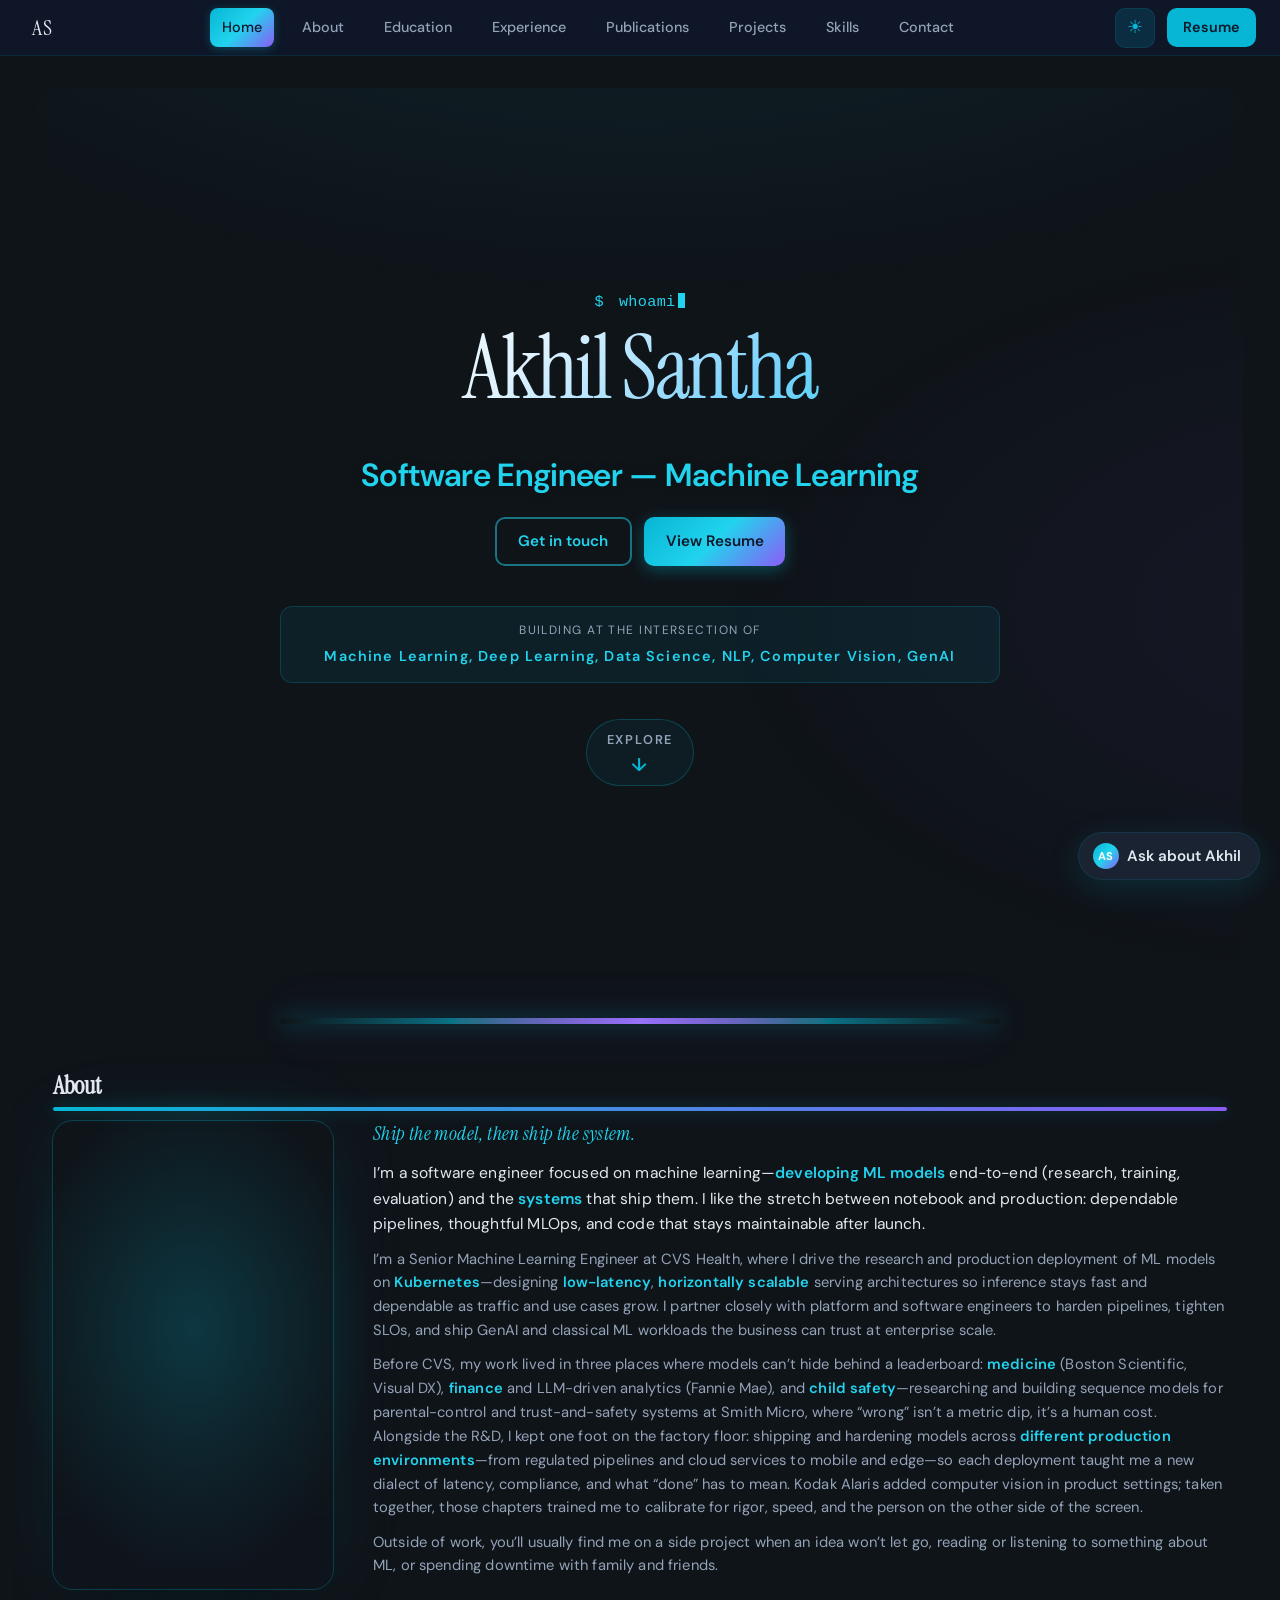
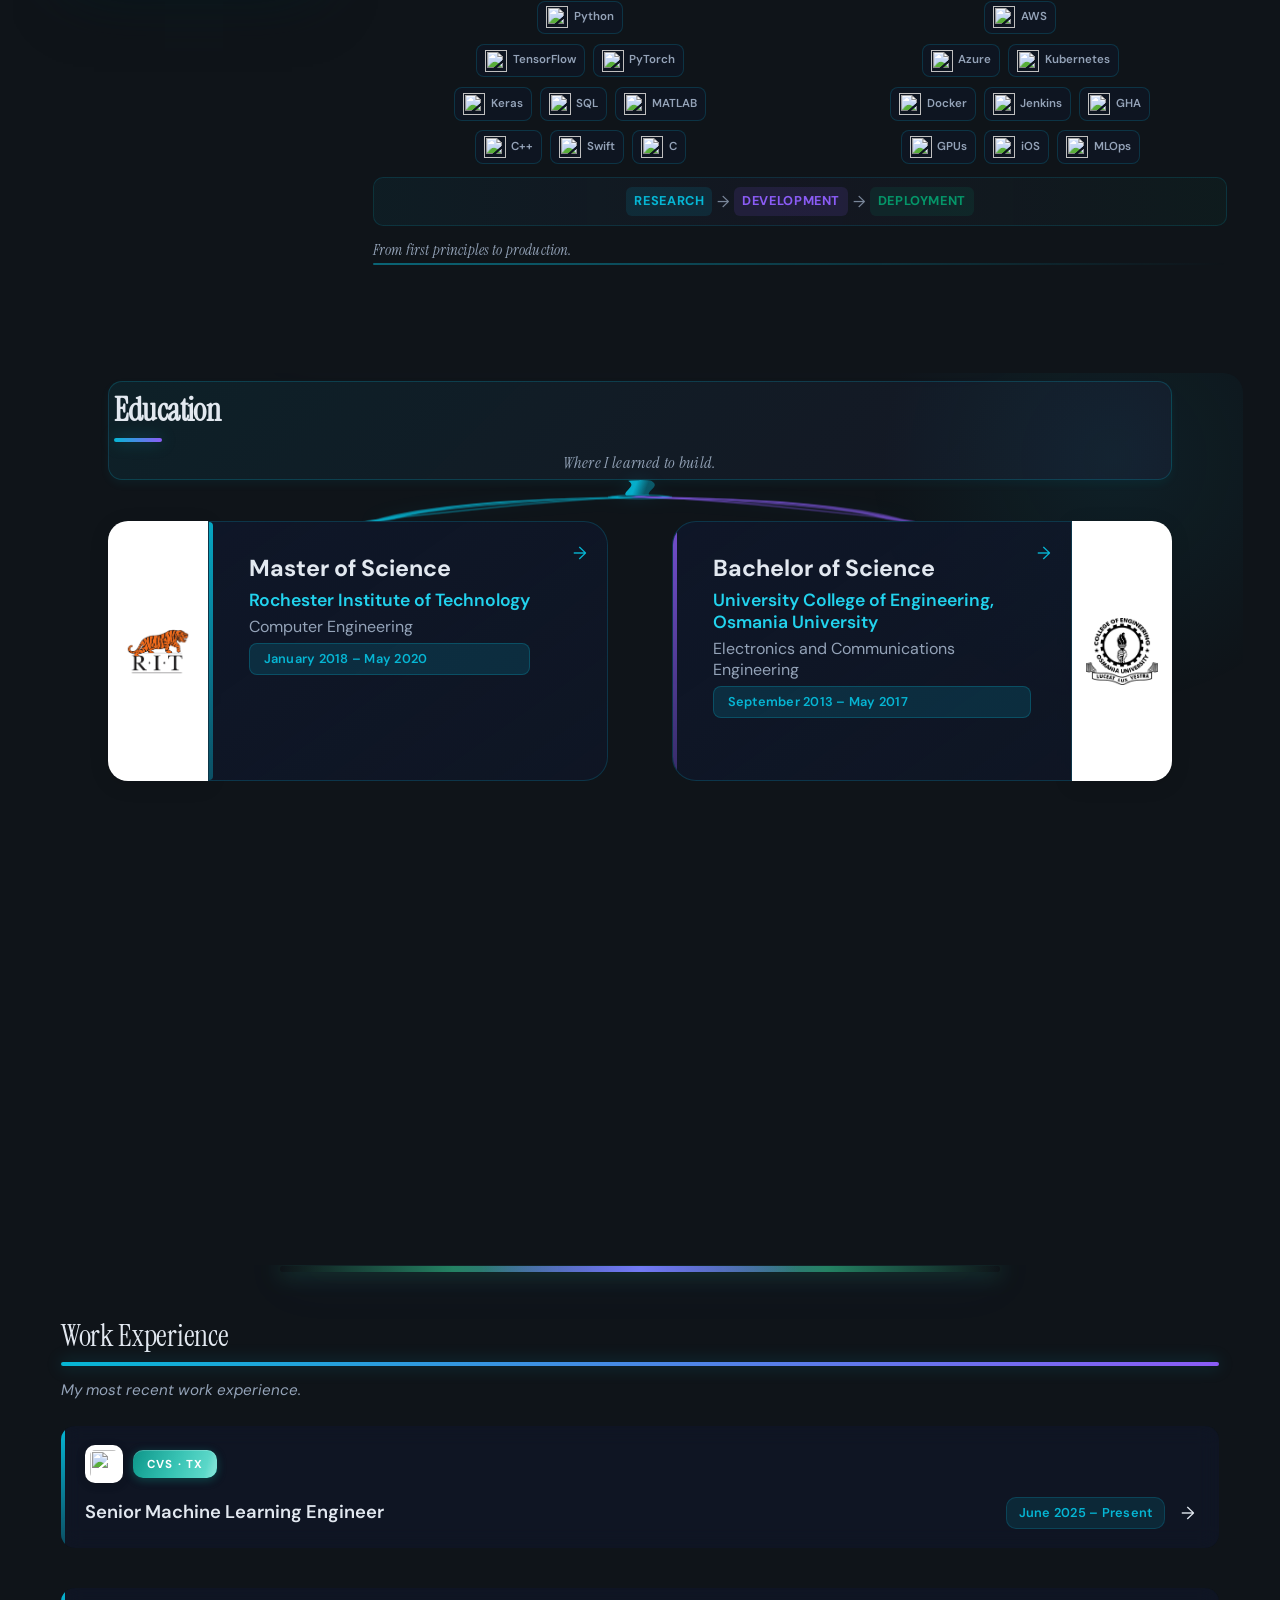
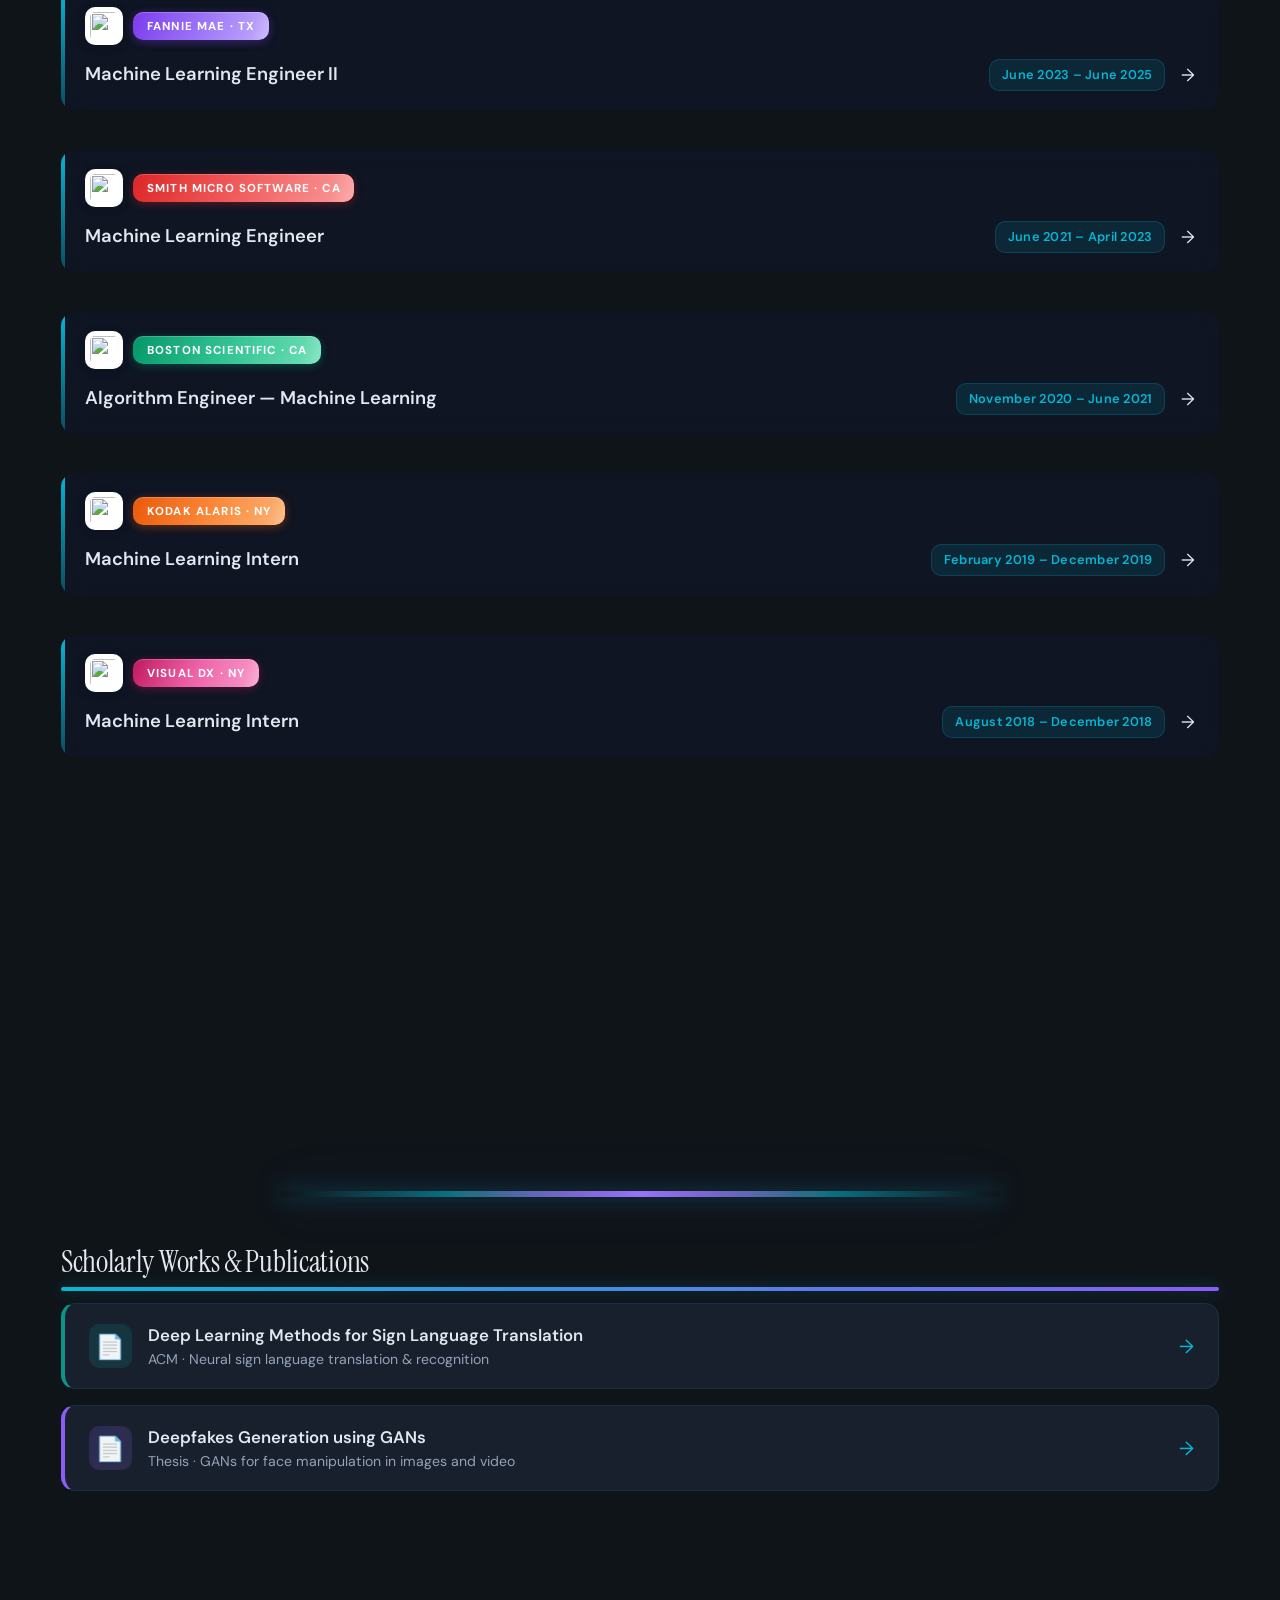
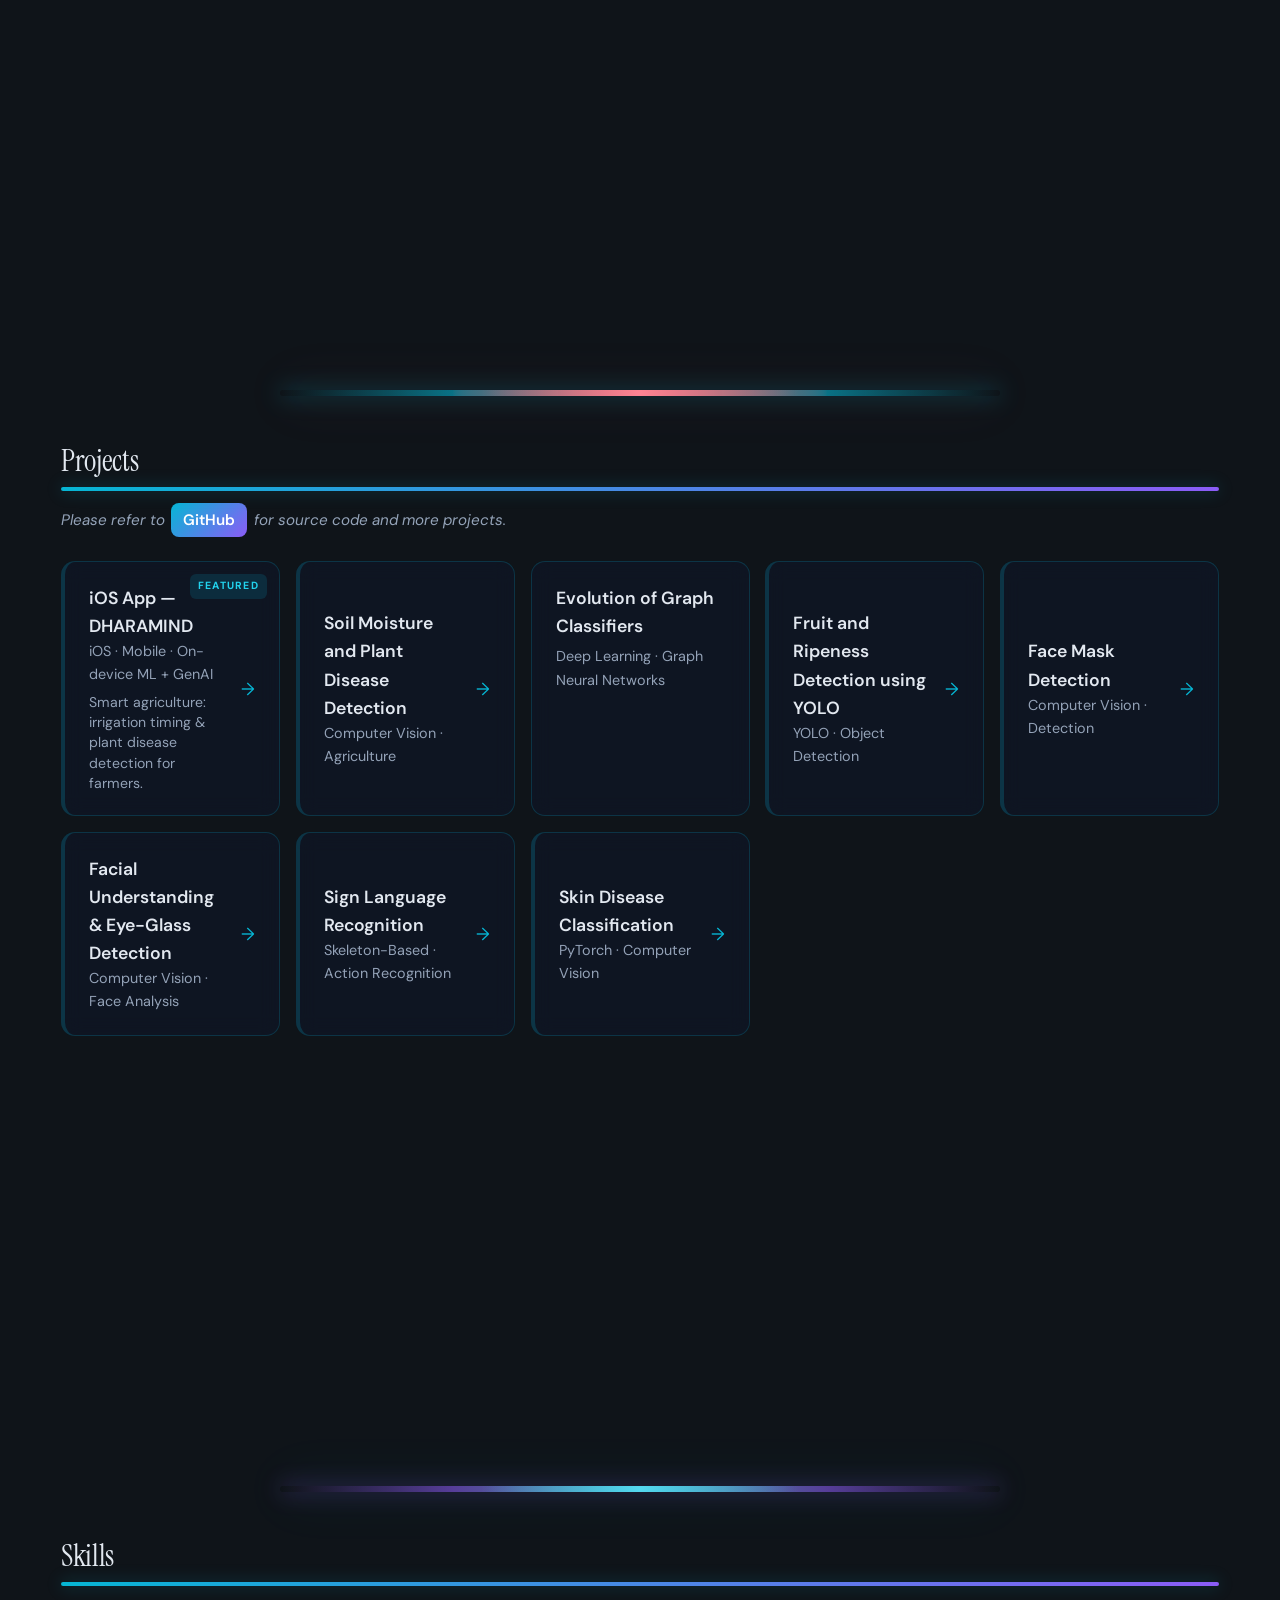
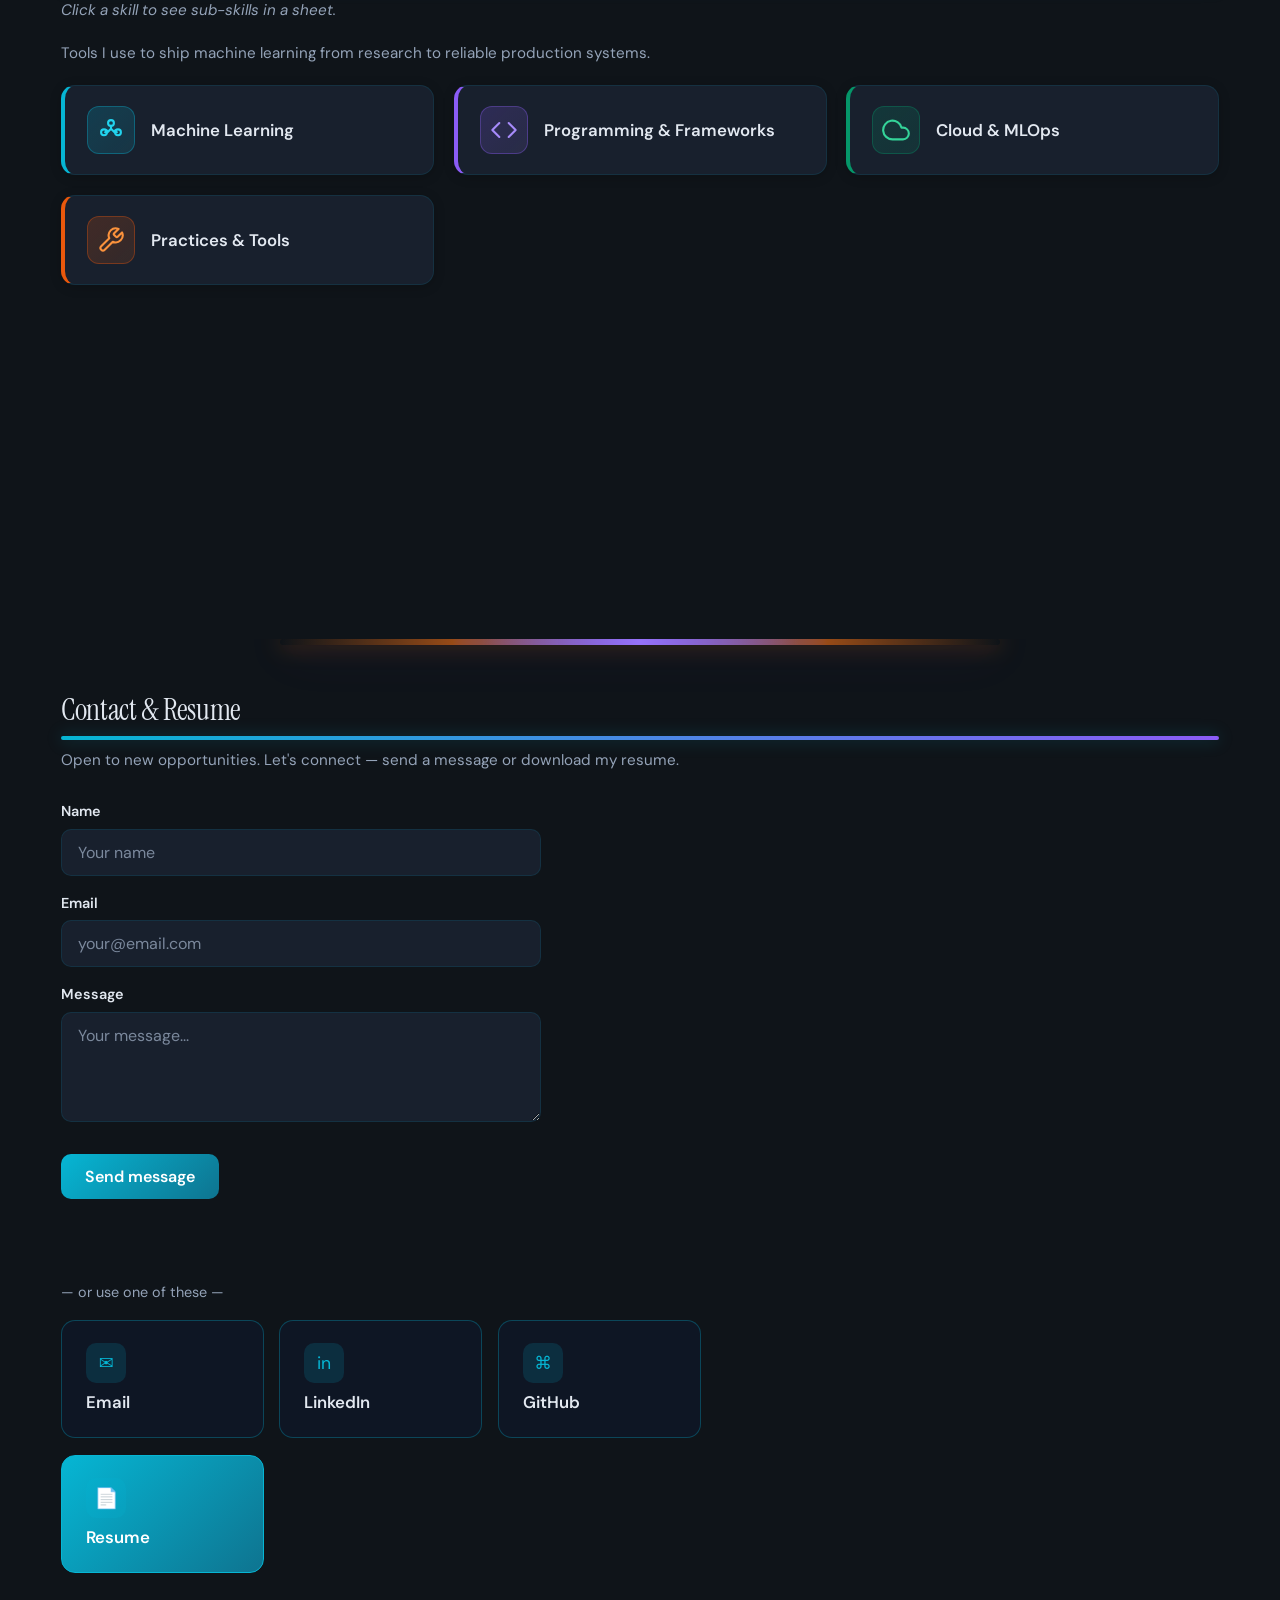
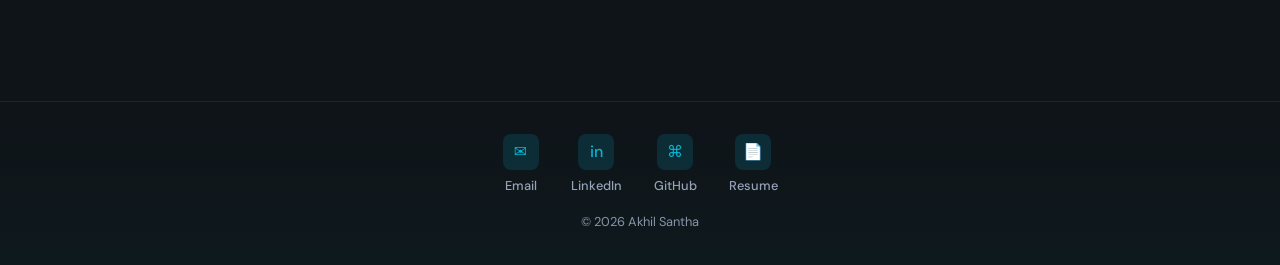
==== index.html @ ef3000d5 "Portfolio site" ====
<!DOCTYPE html>
<html lang="en">
<head>
  <meta charset="UTF-8" />
  <meta name="viewport" content="width=device-width, initial-scale=1.0" />
  <title>Akhil Santha | ML Engineer Portfolio</title>
  <meta name="description" content="Akhil Santha — Software Engineer specializing in Machine Learning. 5+ years building production ML systems in computer vision, NLP, and GenAI. Open to new opportunities." />
  <!-- Open Graph / Facebook, LinkedIn, Slack -->
  <meta property="og:type" content="website" />
  <meta property="og:title" content="Akhil Santha | ML Engineer Portfolio" />
  <meta property="og:description" content="Software Engineer specializing in Machine Learning. 5+ years in computer vision, NLP, and GenAI. Open to new opportunities." />
  <!-- Add og-image.jpg (1200×630) under portfolio/ for social previews -->
  <meta property="og:image" content="https://akhilsantha7.github.io/Portfolio/og-image.jpg" />
  <meta property="og:url" content="https://akhilsantha7.github.io/Portfolio/" />
  <meta property="og:locale" content="en_US" />
  <!-- Twitter -->
  <meta name="twitter:card" content="summary_large_image" />
  <meta name="twitter:title" content="Akhil Santha | ML Engineer Portfolio" />
  <meta name="twitter:description" content="Software Engineer specializing in Machine Learning. 5+ years in computer vision, NLP, and GenAI." />
  <meta name="twitter:image" content="https://akhilsantha7.github.io/Portfolio/og-image.jpg" />
  <link rel="preconnect" href="https://fonts.googleapis.com" />
  <link rel="preconnect" href="https://fonts.gstatic.com" crossorigin />
  <link href="https://fonts.googleapis.com/css2?family=DM+Sans:ital,opsz,wght@0,9..40,400;0,9..40,500;0,9..40,600;0,9..40,700&family=Instrument+Serif:ital@0;1&display=swap" rel="stylesheet" />
  <link rel="stylesheet" href="styles.css" />
  <link rel="stylesheet" href="chatbot.css" />
</head>
<body class="page-home page-single">
  <svg aria-hidden="true" style="position:absolute;width:0;height:0;">
    <defs>
      <filter id="noise" x="0" y="0">
        <feTurbulence type="fractalNoise" baseFrequency="0.65" numOctaves="3" result="n"/>
        <feColorMatrix type="saturate" values="0" in="n" result="m"/>
      </filter>
    </defs>
  </svg>
  <div class="bg-gradient" id="bg-gradient"></div>
  <div class="bg-mesh" aria-hidden="true"></div>
  <div class="bg-grid" id="bg-grid"></div>
  <div class="bg-dots" aria-hidden="true"></div>
  <div class="bg-noise" aria-hidden="true"></div>
  <div class="bg-orbs" aria-hidden="true">
    <div class="bg-orb bg-orb-1"></div>
    <div class="bg-orb bg-orb-2"></div>
    <div class="bg-orb bg-orb-3"></div>
    <div class="bg-orb bg-orb-4"></div>
  </div>
  <div class="scroll-progress" id="scroll-progress" role="presentation"></div>

  <header class="top-nav">
    <a href="#home" class="nav-logo">AS</a>
    <nav class="nav-links">
      <a href="#home">Home</a>
      <a href="#about">About</a>
      <a href="#education">Education</a>
      <a href="#experience">Experience</a>
      <a href="#publications">Publications</a>
      <a href="#projects">Projects</a>
      <a href="#skills">Skills</a>
      <a href="#contact">Contact</a>
    </nav>
    <div class="nav-right">
      <button type="button" class="theme-toggle" id="theme-toggle" aria-label="Toggle dark/light mode" title="Toggle theme">
        <span class="theme-toggle-icon theme-icon-dark" aria-hidden="true">☀</span>
        <span class="theme-toggle-icon theme-icon-light" aria-hidden="true">☽</span>
      </button>
      <a href="Akhil_Resume.pdf" class="nav-cta magnetic-cta" target="_blank" rel="noopener"><span class="magnetic-cta-inner">Resume</span></a>
    </div>
  </header>

  <main>
    <section id="home" class="section hero revealed">
      <div class="hero-bg-shine" aria-hidden="true"></div>
      <div class="hero-cursor-trail" id="hero-cursor-trail" aria-hidden="true"></div>
      <div class="hero-inner">
        <p class="hero-terminal"><span class="hero-prompt">$</span> <span id="hero-typewriter" class="hero-typewriter"></span><span class="hero-cursor" id="hero-cursor" aria-hidden="true"></span></p>
        <h1 class="hero-name">Akhil Santha</h1>
        <p class="hero-title">Software Engineer — Machine Learning</p>
        <div class="hero-cta-row">
          <a href="#contact" class="hero-cta magnetic-cta"><span class="magnetic-cta-inner">Get in touch</span></a>
          <a href="Akhil_Resume.pdf" class="hero-cta hero-cta-primary magnetic-cta" target="_blank" rel="noopener"><span class="magnetic-cta-inner">View Resume</span></a>
        </div>
        <div class="hero-featured" aria-hidden="true">
          <span class="hero-featured-label">Building at the intersection of</span>
          <span class="hero-featured-tags">Machine Learning, Deep Learning, Data Science, NLP, Computer Vision, GenAI</span>
        </div>
        <a href="#about" class="hero-scroll-hint magnetic-cta" aria-label="Scroll to About section">
          <span class="magnetic-cta-inner">
            <span class="hero-scroll-hint-text">Explore</span>
            <span class="hero-scroll-hint-chevron" aria-hidden="true">↓</span>
          </span>
        </a>
      </div>
    </section>

    <section id="about" class="section about-section section-fullscreen">
      <h2 class="section-title about-section-title">About</h2>
      <div class="about-layout">
        <div class="about-photo-wrap about-photo-slide" role="img" aria-label="Akhil Santha">
          <span class="about-photo-glow" aria-hidden="true"></span>
        </div>
        <div class="about-content">
          <p class="about-belief">Ship the model, then ship the system.</p>
          <div class="about-text">
            <p class="about-intro">
              I’m a software engineer focused on machine learning—<strong>developing ML models</strong> end-to-end (research, training, evaluation) and the <strong>systems</strong> that ship them. I like the stretch between notebook and production: dependable pipelines, thoughtful MLOps, and code that stays maintainable after launch.
            </p>
            <p class="about-body">
              I’m a Senior Machine Learning Engineer at CVS Health, where I drive the research and production deployment of ML models on <strong>Kubernetes</strong>—designing <strong>low-latency</strong>, <strong>horizontally scalable</strong> serving architectures so inference stays fast and dependable as traffic and use cases grow. I partner closely with platform and software engineers to harden pipelines, tighten SLOs, and ship GenAI and classical ML workloads the business can trust at enterprise scale.
            </p>
            <p class="about-body">
              Before CVS, my work lived in three places where models can’t hide behind a leaderboard: <strong>medicine</strong> (Boston Scientific, Visual DX), <strong>finance</strong> and LLM-driven analytics (Fannie Mae), and <strong>child safety</strong>—researching and building sequence models for parental-control and trust-and-safety systems at Smith Micro, where “wrong” isn’t a metric dip, it’s a human cost. Alongside the R&amp;D, I kept one foot on the factory floor: shipping and hardening models across <strong>different production environments</strong>—from regulated pipelines and cloud services to mobile and edge—so each deployment taught me a new dialect of latency, compliance, and what “done” has to mean. Kodak Alaris added computer vision in product settings; taken together, those chapters trained me to calibrate for rigor, speed, and the person on the other side of the screen.
            </p>
            <p class="about-body">
              Outside of work, you’ll usually find me on a side project when an idea won’t let go, reading or listening to something about ML, or spending downtime with family and friends.
            </p>
          </div>
          <div class="about-pyramids-wrap">
            <div class="about-tech-stack about-tech-pyramid" aria-label="Programming languages & tools">
              <div class="about-tech-row">
                <span class="about-tech-item"><img class="about-tech-logo" src="https://cdn.jsdelivr.net/gh/devicons/devicon@latest/icons/python/python-original.svg" alt="" width="28" height="28"/>Python</span>
              </div>
              <div class="about-tech-row">
                <span class="about-tech-item"><img class="about-tech-logo" src="https://cdn.jsdelivr.net/gh/devicons/devicon@latest/icons/tensorflow/tensorflow-original.svg" alt="" width="28" height="28"/>TensorFlow</span>
                <span class="about-tech-item"><img class="about-tech-logo" src="https://cdn.jsdelivr.net/gh/devicons/devicon@latest/icons/pytorch/pytorch-original.svg" alt="" width="28" height="28"/>PyTorch</span>
              </div>
              <div class="about-tech-row">
                <span class="about-tech-item"><img class="about-tech-logo" src="https://cdn.simpleicons.org/keras/D00000" alt="" width="28" height="28"/>Keras</span>
                <span class="about-tech-item"><img class="about-tech-logo" src="https://cdn.jsdelivr.net/gh/devicons/devicon@latest/icons/postgresql/postgresql-original.svg" alt="" width="28" height="28"/>SQL</span>
                <span class="about-tech-item"><img class="about-tech-logo" src="https://cdn.jsdelivr.net/gh/devicons/devicon@latest/icons/matlab/matlab-original.svg" alt="" width="28" height="28"/>MATLAB</span>
              </div>
              <div class="about-tech-row">
                <span class="about-tech-item"><img class="about-tech-logo" src="https://cdn.jsdelivr.net/gh/devicons/devicon@latest/icons/cplusplus/cplusplus-original.svg" alt="" width="28" height="28"/>C++</span>
                <span class="about-tech-item"><img class="about-tech-logo" src="https://cdn.jsdelivr.net/gh/devicons/devicon@latest/icons/swift/swift-original.svg" alt="" width="28" height="28"/>Swift</span>
                <span class="about-tech-item"><img class="about-tech-logo" src="https://cdn.jsdelivr.net/gh/devicons/devicon@latest/icons/c/c-original.svg" alt="" width="28" height="28"/>C</span>
              </div>
            </div>
            <div class="about-tech-stack about-tech-pyramid about-tech-pyramid-2" aria-label="Cloud, DevOps & platforms">
              <div class="about-tech-row">
                <span class="about-tech-item"><img class="about-tech-logo" src="https://cdn.jsdelivr.net/gh/devicons/devicon@latest/icons/amazonwebservices/amazonwebservices-original-wordmark.svg" alt="" width="28" height="28"/>AWS</span>
              </div>
              <div class="about-tech-row">
                <span class="about-tech-item"><img class="about-tech-logo" src="https://cdn.jsdelivr.net/gh/devicons/devicon@latest/icons/azure/azure-original.svg" alt="" width="28" height="28"/>Azure</span>
                <span class="about-tech-item"><img class="about-tech-logo" src="https://cdn.jsdelivr.net/gh/devicons/devicon@latest/icons/kubernetes/kubernetes-plain.svg" alt="" width="28" height="28"/>Kubernetes</span>
              </div>
              <div class="about-tech-row">
                <span class="about-tech-item"><img class="about-tech-logo" src="https://cdn.jsdelivr.net/gh/devicons/devicon@latest/icons/docker/docker-original.svg" alt="" width="28" height="28"/>Docker</span>
                <span class="about-tech-item"><img class="about-tech-logo" src="https://cdn.jsdelivr.net/gh/devicons/devicon@latest/icons/jenkins/jenkins-line.svg" alt="" width="28" height="28"/>Jenkins</span>
                <span class="about-tech-item"><img class="about-tech-logo" src="https://cdn.simpleicons.org/githubactions/2088FF" alt="" width="28" height="28"/>GHA</span>
              </div>
              <div class="about-tech-row">
                <span class="about-tech-item"><img class="about-tech-logo" src="https://cdn.simpleicons.org/nvidia/76B900" alt="" width="28" height="28"/>GPUs</span>
                <span class="about-tech-item"><img class="about-tech-logo" src="https://cdn.jsdelivr.net/gh/devicons/devicon@latest/icons/apple/apple-original.svg" alt="" width="28" height="28"/>iOS</span>
                <span class="about-tech-item"><img class="about-tech-logo" src="https://cdn.simpleicons.org/tensorflow/FF6F00" alt="" width="28" height="28"/>MLOps</span>
              </div>
            </div>
          </div>
          <div class="about-pipeline" aria-hidden="true">
            <span class="about-pipeline-step">Research</span>
            <span class="about-pipeline-arrow" aria-hidden="true">→</span>
            <span class="about-pipeline-step">Development</span>
            <span class="about-pipeline-arrow" aria-hidden="true">→</span>
            <span class="about-pipeline-step">Deployment</span>
          </div>
          <p class="about-tagline">From first principles to production.</p>
        </div>
      </div>
    </section>

    <section id="education" class="section education-section">
      <div class="education-bg" aria-hidden="true"></div>
      <div class="education-inner">
      <div class="education-header">
        <h2 class="section-title education-title">Education</h2>
        <p class="education-tagline">Where I learned to build.</p>
      </div>
      <div class="edu-diagram">
        <div class="edu-connector-wrap">
          <svg class="edu-connector-svg edu-connector-roots" viewBox="0 0 100 50" preserveAspectRatio="none" aria-hidden="true">
            <defs>
              <linearGradient id="edu-root-cyan" x1="0%" y1="0%" x2="100%" y2="100%">
                <stop offset="0%" stop-color="rgba(6, 182, 212, 0.95)"/>
                <stop offset="100%" stop-color="rgba(6, 182, 212, 0.4)"/>
              </linearGradient>
              <linearGradient id="edu-root-purple" x1="0%" y1="0%" x2="100%" y2="100%">
                <stop offset="0%" stop-color="rgba(139, 92, 246, 0.9)"/>
                <stop offset="100%" stop-color="rgba(139, 92, 246, 0.4)"/>
              </linearGradient>
            </defs>
            <!-- Trunk: main stem from Education down -->
            <path class="edu-root-trunk" d="M 50 0 C 51 8 49 14 50 20" fill="none" stroke="url(#edu-root-cyan)" stroke-width="2.2" stroke-linecap="round"/>
            <!-- Root cluster: junction where roots spread -->
            <circle class="edu-root-junction" cx="50" cy="20" r="2.5" fill="rgba(15, 23, 42, 0.9)" stroke="rgba(6, 182, 212, 0.7)" stroke-width="1"/>
            <!-- Roots to left box (Masters) - organic, tree-root style -->
            <path class="edu-root edu-root-left" d="M 50 20 C 38 22 30 32 26 48 L 25 50" fill="none" stroke="url(#edu-root-cyan)" stroke-width="1.6" stroke-linecap="round" stroke-linejoin="round"/>
            <path class="edu-root edu-root-left edu-root-thin" d="M 50 19 C 42 24 34 36 27 46 L 25 50" fill="none" stroke="url(#edu-root-cyan)" stroke-width="1" stroke-linecap="round" stroke-linejoin="round"/>
            <path class="edu-root edu-root-left edu-root-thin" d="M 49 21 C 36 26 29 38 25 50" fill="none" stroke="url(#edu-root-cyan)" stroke-width="0.9" stroke-linecap="round" stroke-linejoin="round"/>
            <!-- Roots to right box (Bachelors) - organic, tree-root style -->
            <path class="edu-root edu-root-right" d="M 50 20 C 62 22 70 32 74 48 L 75 50" fill="none" stroke="url(#edu-root-purple)" stroke-width="1.6" stroke-linecap="round" stroke-linejoin="round"/>
            <path class="edu-root edu-root-right edu-root-thin" d="M 50 19 C 58 24 66 36 73 46 L 75 50" fill="none" stroke="url(#edu-root-purple)" stroke-width="1" stroke-linecap="round" stroke-linejoin="round"/>
            <path class="edu-root edu-root-right edu-root-thin" d="M 51 21 C 64 26 71 38 75 50" fill="none" stroke="url(#edu-root-purple)" stroke-width="0.9" stroke-linecap="round" stroke-linejoin="round"/>
          </svg>
        </div>
        <div class="edu-list">
        <div class="edu-card-wrap edu-card-wrap-left">
          <span class="edu-card-logo-outside" aria-hidden="true"><img src="rit.png" alt="RIT"/></span>
          <button type="button" class="edu-card-trigger edu-card edu-card-masters" data-edu="masters" aria-haspopup="dialog">
            <span class="edu-card-body">
              <span class="edu-degree">Master of Science</span>
              <span class="edu-college">Rochester Institute of Technology</span>
              <span class="edu-department">Computer Engineering</span>
              <span class="edu-date">January 2018 – May 2020</span>
            </span>
            <span class="project-card-arrow" aria-hidden="true">→</span>
          </button>
        </div>
        <div class="edu-card-wrap edu-card-wrap-right">
          <button type="button" class="edu-card-trigger edu-card edu-card-bachelors" data-edu="bachelors" aria-haspopup="dialog">
            <span class="edu-card-body">
              <span class="edu-degree">Bachelor of Science</span>
              <span class="edu-college">University College of Engineering, Osmania University</span>
              <span class="edu-department">Electronics and Communications Engineering</span>
              <span class="edu-date">September 2013 – May 2017</span>
            </span>
            <span class="project-card-arrow" aria-hidden="true">→</span>
          </button>
          <span class="edu-card-logo-outside" aria-hidden="true"><img src="uceou.png" alt="Osmania University"/></span>
        </div>
        </div>
      </div>
      </div>
      <div id="edu-content-masters" class="edu-sheet-content-source" aria-hidden="true">
        <div class="edu-two-col">
          <div class="edu-col-courses">
            <h4 class="edu-col-title">Courses</h4>
            <div class="edu-courses-grid">
              <span class="edu-course-box">Machine Learning</span>
              <span class="edu-course-box">Deep Learning</span>
              <span class="edu-course-box">Computer Vision</span>
              <span class="edu-course-box">Data Science</span>
              <span class="edu-course-box">Statistics</span>
              <span class="edu-course-box">Real Time Embedding Systems</span>
              <span class="edu-course-box">Multiple Processor Systems</span>
              <span class="edu-course-box">Brain Inspired Computing — Neural Networks</span>
            </div>
          </div>
          <div class="edu-col-spec">
            <h4 class="edu-col-title">Specialization & Research</h4>
            <p class="edu-date">January 2018 – May 2020</p>
            <div class="edu-spec-block">
              <span class="edu-spec-label">Thesis</span>
              <span class="edu-spec-value">Deep Fakes Generation using GANs</span>
            </div>
            <div class="edu-spec-block">
              <span class="edu-spec-label">Specialization</span>
              <span class="edu-spec-value">Machine Learning, Deep Learning and Computer Vision</span>
            </div>
            <div class="edu-spec-block">
              <span class="edu-spec-label">Research area</span>
              <span class="edu-spec-value">Generative Adversarial Networks</span>
            </div>
            <div class="edu-spec-block">
              <span class="edu-spec-label">Research Lab</span>
              <span class="edu-spec-value">Sign Language Translation, Evolution of GraphCNN, GANs</span>
            </div>
            <div class="edu-spec-block">
              <span class="edu-spec-label">Supervisor</span>
              <span class="edu-spec-value">Prof. Dr. Ptucha</span>
            </div>
            <div class="edu-spec-block edu-spec-gpa">
              <span class="edu-spec-label">GPA</span>
              <span class="edu-spec-value">3.7/4.0 · 95.5%</span>
            </div>
          </div>
        </div>
      </div>
      <div id="edu-content-bachelors" class="edu-sheet-content-source" aria-hidden="true">
        <p class="edu-sheet-placeholder">Bachelor of Science in Electronics and Communications Engineering from University College of Engineering, Osmania University, India (2013–2017).</p>
      </div>
    </section>

    <div id="edu-sheet" class="project-sheet" role="dialog" aria-modal="true" aria-labelledby="edu-sheet-title" aria-hidden="true">
      <div class="project-sheet-backdrop" data-close-sheet></div>
      <div class="project-sheet-panel">
        <button type="button" class="project-sheet-back" data-close-sheet aria-label="Back">← Back</button>
        <h2 id="edu-sheet-title" class="project-sheet-title"></h2>
        <p class="project-sheet-subtitle" id="edu-sheet-subtitle"></p>
        <div id="edu-sheet-content" class="project-sheet-blocks"></div>
      </div>
    </div>

    <section id="experience" class="section section-fullscreen">
      <h2 class="section-title">Work Experience</h2>
      <p class="section-subtitle">My most recent work experience.</p>

      <div class="exp-list">
        <button type="button" class="exp-card-trigger exp-card" data-exp="0" aria-haspopup="dialog">
          <span class="exp-card-top">
            <img class="exp-company-logo" src="https://logo.clearbit.com/cvshealth.com" alt="" width="38" height="38" loading="lazy" decoding="async" onerror="this.onerror=null;this.src='https://www.google.com/s2/favicons?domain=cvshealth.com&amp;sz=128'" />
            <span class="exp-company-tag">CVS · TX</span>
          </span>
          <h3>Senior Machine Learning Engineer</h3>
          <span class="exp-date-inline">June 2025 – Present</span>
          <span class="project-card-arrow" aria-hidden="true">→</span>
        </button>
        <button type="button" class="exp-card-trigger exp-card" data-exp="1" aria-haspopup="dialog">
          <span class="exp-card-top">
            <img class="exp-company-logo" src="https://logo.clearbit.com/fanniemae.com" alt="" width="38" height="38" loading="lazy" decoding="async" onerror="this.onerror=null;this.src='https://www.google.com/s2/favicons?domain=fanniemae.com&amp;sz=128'" />
            <span class="exp-company-tag">Fannie Mae · TX</span>
          </span>
          <h3>Machine Learning Engineer II</h3>
          <span class="exp-date-inline">June 2023 – June 2025</span>
          <span class="project-card-arrow" aria-hidden="true">→</span>
        </button>
        <button type="button" class="exp-card-trigger exp-card" data-exp="2" aria-haspopup="dialog">
          <span class="exp-card-top">
            <img class="exp-company-logo" src="https://logo.clearbit.com/smithmicro.com" alt="" width="38" height="38" loading="lazy" decoding="async" onerror="this.onerror=null;this.src='https://www.google.com/s2/favicons?domain=smithmicro.com&amp;sz=128'" />
            <span class="exp-company-tag">Smith Micro Software · CA</span>
          </span>
          <h3>Machine Learning Engineer</h3>
          <span class="exp-date-inline">June 2021 – April 2023</span>
          <span class="project-card-arrow" aria-hidden="true">→</span>
        </button>
        <button type="button" class="exp-card-trigger exp-card" data-exp="3" aria-haspopup="dialog">
          <span class="exp-card-top">
            <img class="exp-company-logo" src="https://logo.clearbit.com/bostonscientific.com" alt="" width="38" height="38" loading="lazy" decoding="async" onerror="this.onerror=null;this.src='https://www.google.com/s2/favicons?domain=bostonscientific.com&amp;sz=128'" />
            <span class="exp-company-tag">Boston Scientific · CA</span>
          </span>
          <h3>Algorithm Engineer — Machine Learning</h3>
          <span class="exp-date-inline">November 2020 – June 2021</span>
          <span class="project-card-arrow" aria-hidden="true">→</span>
        </button>
        <button type="button" class="exp-card-trigger exp-card" data-exp="4" aria-haspopup="dialog">
          <span class="exp-card-top">
            <img class="exp-company-logo" src="https://logo.clearbit.com/kodakalaris.com" alt="" width="38" height="38" loading="lazy" decoding="async" onerror="this.onerror=null;this.src='https://www.google.com/s2/favicons?domain=kodak.com&amp;sz=128'" />
            <span class="exp-company-tag">Kodak Alaris · NY</span>
          </span>
          <h3>Machine Learning Intern</h3>
          <span class="exp-date-inline">February 2019 – December 2019</span>
          <span class="project-card-arrow" aria-hidden="true">→</span>
        </button>
        <button type="button" class="exp-card-trigger exp-card" data-exp="5" aria-haspopup="dialog">
          <span class="exp-card-top">
            <img class="exp-company-logo" src="https://logo.clearbit.com/visualdx.com" alt="" width="38" height="38" loading="lazy" decoding="async" onerror="this.onerror=null;this.src='https://www.google.com/s2/favicons?domain=visualdx.com&amp;sz=128'" />
            <span class="exp-company-tag">Visual DX · NY</span>
          </span>
          <h3>Machine Learning Intern</h3>
          <span class="exp-date-inline">August 2018 – December 2018</span>
          <span class="project-card-arrow" aria-hidden="true">→</span>
        </button>
        </div>

      <div id="exp-content-0" class="exp-sheet-content-source" aria-hidden="true"><div class="exp-content"><ul>
            <li>Developed machine learning models for SKU assortment using historical sales and transactional data to optimize inventory and drive revenue growth.</li>
            <li>Built deep learning models and applied GenAI / prompt engineering to generate product embeddings and structured product attributes from unstructured descriptions, supporting advanced analytics and recommendation systems aligned with business objectives.</li>
            <li>Designed and implemented MLOps pipelines with Kubernetes to deploy models into production, ensuring scalability, reliability, and monitoring of ML workflows.</li>
            <li>Built and maintained efficient data pipelines to support ML operations, improving data accessibility and reducing processing time for downstream models.</li>
            <li>Developed and led a team to build optimized, scalable, and maintainable ML pipelines, enforcing best practices.</li>
          </ul><div class="exp-tools"><span class="exp-tool-box">Python</span><span class="exp-tool-box">TensorFlow</span><span class="exp-tool-box">PyTorch</span><span class="exp-tool-box">SQL</span><span class="exp-tool-box">Azure</span><span class="exp-tool-box">Kubernetes</span><span class="exp-tool-box">Docker</span><span class="exp-tool-box">Jenkins</span><span class="exp-tool-box">GitHub Actions</span><span class="exp-tool-box">GenAI</span><span class="exp-tool-box">Snowflake</span></div></div></div>
      <div id="exp-content-1" class="exp-sheet-content-source" aria-hidden="true"><div class="exp-content"><ul>
            <li>Led the development and deployment of deep learning models for financial data analysis, enabling anomaly detection, pattern recognition, and operational improvements.</li>
            <li>Built and optimized large language models using AWS Bedrock and implemented advanced algorithms (Isolation Forests, Random Cut Forest, LSTM Autoencoders, Prophet) to generate actionable insights and support predictive analytics.</li>
            <li>Designed and implemented end-to-end MLOps pipelines using AWS SageMaker for model training, deployment, monitoring, and seamless integration with production systems.</li>
            <li>Developed high-performance prediction APIs using Flask, improving invocation speed through parallel computing and ensuring smooth integration with user-facing applications for enhanced decision-making.</li>
            <li>Directed data engineering initiatives with AWS Glue and TensorFlow to streamline pipelines, reduce processing time by 20%, and deploy scalable, production-ready ML solutions for financial analytics.</li>
          </ul><div class="exp-tools"><span class="exp-tool-box">Python</span><span class="exp-tool-box">TensorFlow</span><span class="exp-tool-box">AWS SageMaker</span><span class="exp-tool-box">AWS Bedrock</span><span class="exp-tool-box">AWS Glue</span><span class="exp-tool-box">Flask</span><span class="exp-tool-box">Prophet</span><span class="exp-tool-box">SQL</span></div></div></div>
      <div id="exp-content-2" class="exp-sheet-content-source" aria-hidden="true"><div class="exp-content"><ul>
            <li>Led the design, training, and deployment of sequence-to-sequence deep learning models (LSTMs, Transformers) for large-scale parental control systems, achieving 99% accuracy in bullying and profanity classification and significantly improving user safety.</li>
            <li>Developed and integrated a BERT-based MAC address classification system into iOS applications, enhancing device identification accuracy and streamlining device-level controls.</li>
            <li>Optimized and quantized deep learning models to 8-bit precision, reducing model size by 75% while retaining over 95% of baseline accuracy, allowing efficient deployment on resource-constrained edge devices. Worked on deploying the trained models onto iOS devices using Core ML tools.</li>
            <li>Led the Location Anomaly Detection initiative, applying supervised and unsupervised learning techniques to identify abnormal behavioral patterns, improving user safety signals and system reliability.</li>
            <li>Designed and fine-tuned action recognition models optimized for edge environments, balancing accuracy, latency, and memory constraints.</li>
            <li>Deployed and maintained cross-platform ML services using AWS and TensorFlow, supporting scalable inference and continuous model updates.</li>
          </ul><div class="exp-tools"><span class="exp-tool-box">Python</span><span class="exp-tool-box">TensorFlow</span><span class="exp-tool-box">PyTorch</span><span class="exp-tool-box">BERT</span><span class="exp-tool-box">Core ML</span><span class="exp-tool-box">iOS</span><span class="exp-tool-box">AWS</span><span class="exp-tool-box">SQL</span></div></div></div>
      <div id="exp-content-3" class="exp-sheet-content-source" aria-hidden="true"><div class="exp-content"><ul>
            <li>Developed deep learning classification models on DICOM-formatted IVUS images to accurately identify and classify stent regions, supporting catheter-based diagnostic workflows.</li>
            <li>Designed and implemented segmentation models for IVUS images to precisely detect stent and calcium regions, improving the accuracy of intravascular image analysis. Applied image processing and computer vision techniques to improve feature extraction and model performance in medical imaging pipelines.</li>
            <li>Conducted research and experimentation with 2D and 3D U-Net architectures to enhance stent segmentation performance across varying imaging conditions and modalities.</li>
            <li>Implemented distributed training pipelines using PyTorch, enabling scalable multi-GPU training and reducing model training time for large IVUS datasets.</li>
            <li>Optimized trained models through techniques such as quantization to enable efficient deployment on medical devices while maintaining clinical-grade accuracy.</li>
          </ul><div class="exp-tools"><span class="exp-tool-box">Python</span><span class="exp-tool-box">PyTorch</span><span class="exp-tool-box">TensorFlow</span><span class="exp-tool-box">DICOM</span><span class="exp-tool-box">OpenCV</span><span class="exp-tool-box">U-Net</span></div></div></div>
      <div id="exp-content-4" class="exp-sheet-content-source" aria-hidden="true"><div class="exp-content"><ul>
            <li>Developed and trained deep learning models using TensorFlow for face and eyeglass detection, achieving 98% accuracy in eyeglass classification. Applied transfer learning techniques by fine-tuning the Inception ResNet v1 architecture, improving model accuracy and inference efficiency for real-world deployment.</li>
            <li>Optimized and quantized trained models using TensorRT with 8-bit precision, reducing model size by 75% while maintaining equivalent detection performance.</li>
            <li>Designed and deployed inference pipelines using OpenCV and DLib to integrate face, eyeglass, and landmark detection models into kiosk-based systems, delivering interactive and personalized user experiences.</li>
            <li>Developed models for classification and segmentation of 3D point cloud data, implementing point cloud registration and convex hull construction using PCL and Open3D.</li>
          </ul><div class="exp-tools"><span class="exp-tool-box">Python</span><span class="exp-tool-box">TensorFlow</span><span class="exp-tool-box">TensorRT</span><span class="exp-tool-box">OpenCV</span><span class="exp-tool-box">DLib</span><span class="exp-tool-box">PCL</span><span class="exp-tool-box">Open3D</span></div></div></div>
      <div id="exp-content-5" class="exp-sheet-content-source" aria-hidden="true"><div class="exp-content"><ul>
            <li>Designed and developed deep learning models for skin lesion classification, outperforming state-of-the-art benchmarks by 2% on publicly available datasets.</li>
            <li>Built and optimized TensorFlow-based computer vision models robust to variations in skin tone, lighting conditions, and lesion appearance, ensuring consistent performance across diverse populations.</li>
            <li>Applied advanced image processing techniques, including edge detection and morphological operations, to accurately extract lesion regions and improve downstream classification accuracy.</li>
            <li>Developed and fine-tuned algorithms to normalize color and texture variations across images, enhancing model generalization and reliability.</li>
          </ul><div class="exp-tools"><span class="exp-tool-box">Python</span><span class="exp-tool-box">TensorFlow</span><span class="exp-tool-box">OpenCV</span><span class="exp-tool-box">Keras</span></div></div></div>
    </section>

    <div id="exp-sheet" class="project-sheet" role="dialog" aria-modal="true" aria-labelledby="exp-sheet-title" aria-hidden="true">
      <div class="project-sheet-backdrop" data-close-sheet></div>
      <div class="project-sheet-panel">
        <button type="button" class="project-sheet-back" data-close-sheet aria-label="Back">← Back</button>
        <h2 id="exp-sheet-title" class="project-sheet-title"></h2>
        <p class="project-sheet-subtitle" id="exp-sheet-subtitle"></p>
        <div id="exp-sheet-content" class="project-sheet-blocks"></div>
      </div>
    </div>

    <section id="publications" class="section section-fullscreen">
      <h2 class="section-title">Scholarly Works & Publications</h2>
      <div class="pub-list">
        <button type="button" class="pub-card" data-pub="sign-lang" aria-haspopup="dialog" aria-expanded="false">
          <span class="pub-icon" aria-hidden="true">📄</span>
          <div class="pub-card-text">
            <span class="pub-title">Deep Learning Methods for Sign Language Translation</span>
            <span class="pub-teaser">ACM · Neural sign language translation & recognition</span>
          </div>
          <span class="pub-arrow" aria-hidden="true">→</span>
        </button>
        <button type="button" class="pub-card" data-pub="deepfakes" aria-haspopup="dialog" aria-expanded="false">
          <span class="pub-icon" aria-hidden="true">📄</span>
          <div class="pub-card-text">
            <span class="pub-title">Deepfakes Generation using GANs</span>
            <span class="pub-teaser">Thesis · GANs for face manipulation in images and video</span>
          </div>
          <span class="pub-arrow" aria-hidden="true">→</span>
        </button>
      </div>
    </section>

    <section id="projects" class="section section-fullscreen">
      <h2 class="section-title">Projects</h2>
      <p class="section-subtitle">Please refer to <a href="https://github.com/akhilsantha7" target="_blank" rel="noopener">GitHub</a> for source code and more projects.</p>
      <div class="projects-grid">
        <article class="card project-card project-card-trigger project-card-featured" data-project-sheet="dharamind-sheet">
          <span class="project-card-badge">Featured</span>
          <div class="project-card-trigger-text">
            <h3>iOS App — DHARAMIND</h3>
            <p class="meta">iOS · Mobile · On-device ML + GenAI</p>
            <p class="project-card-impact">Smart agriculture: irrigation timing & plant disease detection for farmers.</p>
          </div>
          <span class="project-card-arrow" aria-hidden="true">→</span>
        </article>
        <article class="card project-card project-card-trigger" data-project-sheet="soilq-sheet">
          <div class="project-card-trigger-text">
            <h3>Soil Moisture and Plant Disease Detection</h3>
            <p class="meta">Computer Vision · Agriculture</p>
          </div>
          <span class="project-card-arrow" aria-hidden="true">→</span>
        </article>
        <article class="card project-card">
          <h3>Evolution of Graph Classifiers</h3>
          <p class="meta">Deep Learning · Graph Neural Networks</p>
        </article>
        <article class="card project-card project-card-trigger" data-project-sheet="tomato-sheet">
          <div class="project-card-trigger-text">
            <h3>Fruit and Ripeness Detection using YOLO</h3>
            <p class="meta">YOLO · Object Detection</p>
          </div>
          <span class="project-card-arrow" aria-hidden="true">→</span>
        </article>
        <article class="card project-card project-card-trigger" data-project-sheet="facemask-sheet">
          <div class="project-card-trigger-text">
            <h3>Face Mask Detection</h3>
            <p class="meta">Computer Vision · Detection</p>
          </div>
          <span class="project-card-arrow" aria-hidden="true">→</span>
        </article>
        <article class="card project-card project-card-trigger" data-project-sheet="facial-sheet">
          <div class="project-card-trigger-text">
            <h3>Facial Understanding & Eye-Glass Detection</h3>
            <p class="meta">Computer Vision · Face Analysis</p>
          </div>
          <span class="project-card-arrow" aria-hidden="true">→</span>
        </article>
        <article class="card project-card project-card-trigger" data-project-sheet="signlang-sheet">
          <div class="project-card-trigger-text">
            <h3>Sign Language Recognition</h3>
            <p class="meta">Skeleton-Based · Action Recognition</p>
          </div>
          <span class="project-card-arrow" aria-hidden="true">→</span>
        </article>
        <article class="card project-card project-card-trigger" data-project-sheet="skin-sheet">
          <div class="project-card-trigger-text">
            <h3>Skin Disease Classification</h3>
            <p class="meta">PyTorch · Computer Vision</p>
          </div>
          <span class="project-card-arrow" aria-hidden="true">→</span>
        </article>
      </div>
    </section>

    <div id="skin-sheet" class="project-sheet" role="dialog" aria-modal="true" aria-labelledby="skin-sheet-title" aria-hidden="true">
      <div class="project-sheet-backdrop" data-close-sheet></div>
      <div class="project-sheet-panel">
        <button type="button" class="project-sheet-back" data-close-sheet aria-label="Back">← Back</button>
        <h2 id="skin-sheet-title" class="project-sheet-title">Skin Disease Classification</h2>
        <p class="project-sheet-subtitle">PyTorch · DenseNet & ResNet · SD198 & HAM datasets</p>
        <div class="project-sheet-blocks">
          <section class="project-sheet-block">
            <h3 class="project-sheet-block-title">Overview</h3>
            <ul class="project-sheet-list">
              <li>Image-based skin disease classification using deep learning (PyTorch, Python)</li>
              <li>Training on two public datasets: <strong>SD198</strong> and <strong>HAM</strong>, with dataset preparation and train/test splits</li>
              <li>DenseNet and ResNet backbones for classification; configurable training and evaluation pipelines</li>
              <li>Pretrained checkpoints available on request for reproduction and deployment</li>
            </ul>
            <a href="https://github.com/akhilsantha7/Skin-Disease-Classification" class="project-sheet-link" target="_blank" rel="noopener">View on GitHub →</a>
          </section>
        </div>
      </div>
    </div>

    <div id="signlang-sheet" class="project-sheet" role="dialog" aria-modal="true" aria-labelledby="signlang-sheet-title" aria-hidden="true">
      <div class="project-sheet-backdrop" data-close-sheet></div>
      <div class="project-sheet-panel">
        <button type="button" class="project-sheet-back" data-close-sheet aria-label="Back">← Back</button>
        <h2 id="signlang-sheet-title" class="project-sheet-title">Sign Language Recognition</h2>
        <p class="project-sheet-subtitle">Skeleton-based action recognition · Graph convolutions on OpenPose</p>
        <div class="project-sheet-blocks">
          <section class="project-sheet-block">
            <h3 class="project-sheet-block-title">Overview</h3>
            <ul class="project-sheet-list">
              <li>Sign language translation via skeleton-based action recognition using graph convolutional networks</li>
              <li>OpenPose body keypoints fed into spatial–temporal graph convolutions (ST-GCN–style architecture)</li>
              <li>Custom data loader, model, and training pipeline; inference and vocabulary building for end-to-end recognition</li>
              <li>Python codebase; builds on “Spatial Temporal Graph Convolutional Networks for Skeleton-Based Action Recognition”</li>
            </ul>
            <a href="https://github.com/akhilsantha7/Sign-Language-Recognition" class="project-sheet-link" target="_blank" rel="noopener">View on GitHub →</a>
          </section>
        </div>
      </div>
    </div>

    <div id="facial-sheet" class="project-sheet" role="dialog" aria-modal="true" aria-labelledby="facial-sheet-title" aria-hidden="true">
      <div class="project-sheet-backdrop" data-close-sheet></div>
      <div class="project-sheet-panel">
        <button type="button" class="project-sheet-back" data-close-sheet aria-label="Back">← Back</button>
        <h2 id="facial-sheet-title" class="project-sheet-title">Facial Understanding & Eye-Glass Detection</h2>
        <p class="project-sheet-subtitle">Face Analysis · Landmarks · Eyeglass Classification</p>
        <div class="project-sheet-blocks">
          <section class="project-sheet-block">
            <h3 class="project-sheet-block-title">Facial Understanding</h3>
            <ul class="project-sheet-list">
              <li>Face detection and facial landmark detection modules (C++)</li>
              <li>Structured repo: Face-Detection and Facial_Landmark_Detection for robust face analysis pipelines</li>
            </ul>
            <a href="https://github.com/akhilsantha7/Facial-Understanding" class="project-sheet-link project-sheet-link-small" target="_blank" rel="noopener">Facial Understanding on GitHub →</a>
          </section>
          <section class="project-sheet-block">
            <h3 class="project-sheet-block-title">Eye-Glass Detection</h3>
            <ul class="project-sheet-list">
              <li>Deep learning model for eyeglass classification; <strong>98.1% accuracy</strong> on test set (TensorFlow, FaceNet-based)</li>
              <li>Graph freezing, optimization, and quantization for smaller, deployment-friendly models</li>
              <li>OpenCV (C++) deployment for inference; Python used for training and evaluation</li>
            </ul>
            <a href="https://github.com/akhilsantha7/Eye-Glass-Detection" class="project-sheet-link project-sheet-link-small" target="_blank" rel="noopener">Eye-Glass Detection on GitHub →</a>
          </section>
        </div>
      </div>
    </div>

    <div id="soilq-sheet" class="project-sheet" role="dialog" aria-modal="true" aria-labelledby="soilq-sheet-title" aria-hidden="true">
      <div class="project-sheet-backdrop" data-close-sheet></div>
      <div class="project-sheet-panel">
        <button type="button" class="project-sheet-back" data-close-sheet aria-label="Back">← Back</button>
        <h2 id="soilq-sheet-title" class="project-sheet-title">Soil Moisture & Plant Disease Detection</h2>
        <p class="project-sheet-subtitle">SoilQ · Computer Vision · Agriculture</p>
        <div class="project-sheet-blocks">
          <section class="project-sheet-block">
            <h3 class="project-sheet-block-title">Soil Moisture</h3>
            <ul class="project-sheet-list">
              <li>Soil moisture level prediction and analysis for irrigation decisions</li>
              <li>REST API and data pipeline for soil sensor or request-based inputs</li>
              <li>Dockerized deployment with Procfile for cloud hosting</li>
            </ul>
          </section>
          <section class="project-sheet-block">
            <h3 class="project-sheet-block-title">Plant Disease Detection</h3>
            <ul class="project-sheet-list">
              <li>Image-based plant disease classification using deep learning</li>
              <li>Disease detection from leaf and plant images; integrated with the SoilQ app (Python, Flask)</li>
            </ul>
          </section>
        </div>
        <a href="https://github.com/akhilsantha7/SoilQ" class="project-sheet-link" target="_blank" rel="noopener">View on GitHub →</a>
      </div>
    </div>

    <div id="tomato-sheet" class="project-sheet" role="dialog" aria-modal="true" aria-labelledby="tomato-sheet-title" aria-hidden="true">
      <div class="project-sheet-backdrop" data-close-sheet></div>
      <div class="project-sheet-panel">
        <button type="button" class="project-sheet-back" data-close-sheet aria-label="Back">← Back</button>
        <h2 id="tomato-sheet-title" class="project-sheet-title">Fruit and Ripeness Detection using YOLO</h2>
        <p class="project-sheet-subtitle">Tomato-detection · YOLO · Computer Vision</p>
        <div class="project-sheet-blocks">
          <section class="project-sheet-block">
            <h3 class="project-sheet-block-title">Detection & pipeline</h3>
            <ul class="project-sheet-list">
              <li>Object detection for tomatoes and fruit in images using YOLO</li>
              <li>Ripeness stage classification from visual features (e.g. color, texture)</li>
              <li>End-to-end pipeline built in Jupyter Notebook for experimentation and visualization</li>
            </ul>
          </section>
          <section class="project-sheet-block">
            <h3 class="project-sheet-block-title">Tech</h3>
            <ul class="project-sheet-list">
              <li>YOLO-based detection; Python and Jupyter for training, inference, and visualization</li>
              <li>Modular pipeline with separate components for data, models, and detection</li>
            </ul>
          </section>
        </div>
        <a href="https://github.com/akhilsantha7/Tomato-detection" class="project-sheet-link" target="_blank" rel="noopener">View on GitHub →</a>
      </div>
    </div>

    <div id="facemask-sheet" class="project-sheet" role="dialog" aria-modal="true" aria-labelledby="facemask-sheet-title" aria-hidden="true">
      <div class="project-sheet-backdrop" data-close-sheet></div>
      <div class="project-sheet-panel">
        <button type="button" class="project-sheet-back" data-close-sheet aria-label="Back">← Back</button>
        <h2 id="facemask-sheet-title" class="project-sheet-title">Face Mask Detection</h2>
        <p class="project-sheet-subtitle">Face-Mask-Detection · Computer Vision · OpenCV</p>
        <div class="project-sheet-blocks">
          <section class="project-sheet-block">
            <h3 class="project-sheet-block-title">Training & inference</h3>
            <ul class="project-sheet-list">
              <li>End-to-end training pipeline; inference on single images, video files, and live webcam</li>
              <li>OpenCV-based face detection with a learned mask vs. no-mask classifier</li>
            </ul>
          </section>
          <section class="project-sheet-block">
            <h3 class="project-sheet-block-title">Deployment</h3>
            <ul class="project-sheet-list">
              <li>Supports image, video, and real-time webcam input for flexible deployment</li>
              <li>Python stack with standard dependencies for easy setup and integration</li>
            </ul>
          </section>
        </div>
        <a href="https://github.com/akhilsantha7/Face-Mask-Detection" class="project-sheet-link" target="_blank" rel="noopener">View on GitHub →</a>
      </div>
    </div>

    <div id="dharamind-sheet" class="project-sheet" role="dialog" aria-modal="true" aria-labelledby="dharamind-sheet-title" aria-hidden="true">
      <div class="project-sheet-backdrop" data-close-sheet></div>
      <div class="project-sheet-panel">
        <button type="button" class="project-sheet-back" data-close-sheet aria-label="Back">← Back</button>
        <h2 id="dharamind-sheet-title" class="project-sheet-title">iOS App — DHARAMIND</h2>
        <p class="project-sheet-subtitle">iOS · AgriTech · Smart agriculture — irrigation & plant disease detection</p>
        <div class="project-sheet-blocks">
          <section class="project-sheet-block">
            <h3 class="project-sheet-block-title">Overview</h3>
            <p class="project-sheet-desc">A smart agriculture iOS app that helps farmers with <strong>irrigation timing</strong> and <strong>plant disease detection</strong>, backed by on-device ML and cloud-based GenAI.</p>
          </section>
          <section class="project-sheet-block">
            <h3 class="project-sheet-block-title">Architecture</h3>
            <div class="project-sheet-img-wrap">
              <img src="IOS_app.png" alt="DHARAMIND architecture" class="project-sheet-img" />
            </div>
          </section>
          <section class="project-sheet-block">
            <h3 class="project-sheet-block-title">App demo</h3>
            <div class="project-sheet-videos">
              <div class="project-sheet-video-wrap">
                <span class="project-sheet-video-label">Part 1</span>
                <video class="project-sheet-video" controls playsinline preload="metadata" aria-label="DHARAMIND demo part 1">
                  <source src="1.mp4" type="video/mp4" />
                  Your browser does not support the video tag.
                </video>
              </div>
              <div class="project-sheet-video-wrap">
                <span class="project-sheet-video-label">Part 2</span>
                <video class="project-sheet-video" controls playsinline preload="metadata" aria-label="DHARAMIND demo part 2">
                  <source src="2.mp4" type="video/mp4" />
                  Your browser does not support the video tag.
                </video>
              </div>
            </div>
          </section>
        </div>
      </div>
    </div>

    <section id="skills" class="section section-fullscreen">
      <h2 class="section-title">Skills</h2>
      <p class="section-subtitle">Click a skill to see sub-skills in a sheet.</p>
      <p class="skills-intro">Tools I use to ship machine learning from research to reliable production systems.</p>
      <div class="skills-list">
        <button type="button" class="skill-card-trigger" data-sheet="sheet-ml">
          <span class="skill-icon" aria-hidden="true">
            <svg width="28" height="28" viewBox="0 0 24 24" fill="none" stroke="currentColor" stroke-width="1.8" stroke-linecap="round" stroke-linejoin="round"><circle cx="12" cy="6" r="2.5"/><circle cx="6" cy="14" r="2.5"/><circle cx="18" cy="14" r="2.5"/><path d="M12 8.5v2M8.5 12.5l-1.5 1.5M15.5 12.5l1.5 1.5M12 11l-3 3M12 11l3 3"/></svg>
          </span>
          <h3>Machine Learning</h3>
        </button>
        <button type="button" class="skill-card-trigger" data-sheet="sheet-prog">
          <span class="skill-icon" aria-hidden="true">
            <svg width="28" height="28" viewBox="0 0 24 24" fill="none" stroke="currentColor" stroke-width="1.8" stroke-linecap="round" stroke-linejoin="round"><polyline points="16 18 22 12 16 6"/><polyline points="8 6 2 12 8 18"/></svg>
          </span>
          <h3>Programming & Frameworks</h3>
        </button>
        <button type="button" class="skill-card-trigger" data-sheet="sheet-cloud">
          <span class="skill-icon" aria-hidden="true">
            <svg width="28" height="28" viewBox="0 0 24 24" fill="none" stroke="currentColor" stroke-width="1.8" stroke-linecap="round" stroke-linejoin="round"><path d="M18 10h-1.26A8 8 0 1 0 9 20h9a5 5 0 0 0 0-10z"/></svg>
          </span>
          <h3>Cloud & MLOps</h3>
        </button>
        <button type="button" class="skill-card-trigger" data-sheet="sheet-tools">
          <span class="skill-icon" aria-hidden="true">
            <svg width="28" height="28" viewBox="0 0 24 24" fill="none" stroke="currentColor" stroke-width="1.8" stroke-linecap="round" stroke-linejoin="round"><path d="M14.7 6.3a1 1 0 0 0 0 1.4l1.6 1.6a1 1 0 0 0 1.4 0l3.77-3.77a6 6 0 0 1-7.94 7.94l-6.91 6.91a2.12 2.12 0 0 1-3-3l6.91-6.91a6 6 0 0 1 7.94-7.94l-3.76 3.76z"/></svg>
          </span>
          <h3>Practices & Tools</h3>
        </button>
      </div>
    </section>

    <section id="contact" class="section contact-section section-fullscreen">
      <h2 class="section-title">Contact & Resume</h2>
      <p class="contact-tagline">Open to new opportunities. Let's connect — send a message or download my resume.</p>

      <!-- Replace YOUR_FORM_ID with your Formspree form ID from https://formspree.io -->
      <form id="contact-form" class="contact-form" action="https://formspree.io/f/YOUR_FORM_ID" method="POST" novalidate>
        <input type="hidden" name="_subject" value="Portfolio contact from Akhil Santha" />
        <div class="contact-form-row">
          <label for="contact-name" class="contact-form-label">Name</label>
          <input type="text" id="contact-name" name="name" class="contact-form-input" placeholder="Your name" required autocomplete="name" />
        </div>
        <div class="contact-form-row">
          <label for="contact-email" class="contact-form-label">Email</label>
          <input type="email" id="contact-email" name="email" class="contact-form-input" placeholder="your@email.com" required autocomplete="email" />
        </div>
        <div class="contact-form-row">
          <label for="contact-message" class="contact-form-label">Message</label>
          <textarea id="contact-message" name="message" class="contact-form-input contact-form-textarea" placeholder="Your message..." rows="4" required></textarea>
        </div>
        <button type="submit" class="contact-form-submit magnetic-cta"><span class="magnetic-cta-inner">Send message</span></button>
        <p id="contact-form-status" class="contact-form-status" aria-live="polite"></p>
        <div id="contact-form-success" class="contact-form-success" aria-live="polite" hidden>
          <span class="contact-form-success-icon" aria-hidden="true">✓</span>
          <h3 class="contact-form-success-title">Message sent</h3>
          <p class="contact-form-success-text">Thanks for reaching out. I’ll get back to you soon.</p>
          <button type="button" class="contact-form-send-another" id="contact-form-send-another">Send another message</button>
        </div>
      </form>

      <p class="contact-or">— or use one of these —</p>
      <div class="contact-buttons">
        <a href="mailto:akhilsantha7@gmail.com" class="contact-btn" target="_blank" rel="noopener">
          <span class="contact-btn-icon" aria-hidden="true">✉</span>
          <span class="contact-btn-label">Email</span>
          <span class="contact-btn-link">akhilsantha7@gmail.com</span>
        </a>
        <a href="https://linkedin.com/in/akhilsantha" class="contact-btn" target="_blank" rel="noopener">
          <span class="contact-btn-icon" aria-hidden="true">in</span>
          <span class="contact-btn-label">LinkedIn</span>
          <span class="contact-btn-link">linkedin.com/in/akhilsantha</span>
        </a>
        <a href="https://github.com/akhilsantha7" class="contact-btn" target="_blank" rel="noopener">
          <span class="contact-btn-icon" aria-hidden="true">⌘</span>
          <span class="contact-btn-label">GitHub</span>
          <span class="contact-btn-link">github.com/akhilsantha7</span>
        </a>
        <a href="Akhil_Resume.pdf" class="contact-btn contact-btn-resume" target="_blank" rel="noopener">
          <span class="contact-btn-icon" aria-hidden="true">📄</span>
          <span class="contact-btn-label">Resume</span>
          <span class="contact-btn-link">Open PDF</span>
        </a>
      </div>
    </section>
  </main>

  <!-- Publication detail sheet -->
  <div id="pub-sheet" class="pub-sheet" role="dialog" aria-modal="true" aria-labelledby="pub-sheet-title" aria-hidden="true">
    <div class="pub-sheet-backdrop" data-close-pub></div>
    <div class="pub-sheet-panel">
      <button type="button" class="pub-sheet-close" data-close-pub aria-label="Close">×</button>
      <div class="pub-sheet-content">
        <p class="pub-sheet-venue" id="pub-sheet-venue"></p>
        <h3 class="pub-sheet-title" id="pub-sheet-title"></h3>
        <p class="pub-sheet-authors" id="pub-sheet-authors"></p>
        <div class="pub-sheet-abstract" id="pub-sheet-abstract"></div>
        <a href="#" id="pub-sheet-link" class="pub-sheet-link" target="_blank" rel="noopener">Read paper on ACM →</a>
      </div>
    </div>
  </div>

  <!-- Skill sheets -->
  <div id="sheet-ml" class="skill-sheet" aria-hidden="true">
    <div class="skill-sheet-inner">
      <button type="button" class="skill-sheet-back" aria-label="Back">← Back</button>
      <h3 class="skill-sheet-title">Machine Learning</h3>
      <div class="skill-sub-grid">
        <span class="skill-sub-group-title">Deep Learning</span>
        <span class="skill-sub-box"><img class="skill-sub-logo" src="https://cdn.simpleicons.org/pytorch/EE4C2C" alt="" width="16" height="16"/>GANs</span>
        <span class="skill-sub-box"><img class="skill-sub-logo" src="https://cdn.simpleicons.org/huggingface/FFD21E" alt="" width="16" height="16"/>Transformers</span>
        <span class="skill-sub-box"><img class="skill-sub-logo" src="https://cdn.simpleicons.org/huggingface/FFD21E" alt="" width="16" height="16"/>BERT</span>
        <span class="skill-sub-box"><img class="skill-sub-logo" src="https://cdn.simpleicons.org/opencv/5C3EE8" alt="" width="16" height="16"/>CNNs</span>
        <span class="skill-sub-group-title">AI/LLM</span>
        <span class="skill-sub-box"><img class="skill-sub-logo" src="https://cdn.simpleicons.org/spacy/09A3D5" alt="" width="16" height="16"/>NLP</span>
        <span class="skill-sub-box"><img class="skill-sub-logo" src="https://cdn.simpleicons.org/opencv/5C3EE8" alt="" width="16" height="16"/>Computer Vision</span>
        <span class="skill-sub-box"><img class="skill-sub-logo" src="https://cdn.simpleicons.org/langchain/1C3C3C" alt="" width="16" height="16"/>LangChain</span>
        <span class="skill-sub-box"><img class="skill-sub-logo" src="https://cdn.simpleicons.org/openai/000000" alt="" width="16" height="16"/>RAG</span>
        <span class="skill-sub-group-title">Data & Analysis</span>
        <span class="skill-sub-box"><img class="skill-sub-logo" src="https://cdn.simpleicons.org/scikitlearn/F7931E" alt="" width="16" height="16"/>Scikit-learn</span>
        <span class="skill-sub-box"><img class="skill-sub-logo" src="https://cdn.simpleicons.org/pandas/150458" alt="" width="16" height="16"/>Pandas</span>
        <span class="skill-sub-box"><img class="skill-sub-logo" src="https://cdn.simpleicons.org/numpy/013243" alt="" width="16" height="16"/>NumPy</span>
        <span class="skill-sub-box"><img class="skill-sub-logo" src="https://cdn.simpleicons.org/matplotlib/11557C" alt="" width="16" height="16"/>Matplotlib</span>
      </div>
    </div>
  </div>
  <div id="sheet-prog" class="skill-sheet" aria-hidden="true">
    <div class="skill-sheet-inner">
      <button type="button" class="skill-sheet-back" aria-label="Back">← Back</button>
      <h3 class="skill-sheet-title">Programming & Frameworks</h3>
      <div class="skill-sub-grid">
        <span class="skill-sub-group-title">Languages</span>
        <span class="skill-sub-box"><img class="skill-sub-logo" src="https://cdn.jsdelivr.net/gh/devicons/devicon@latest/icons/python/python-original.svg" alt="" width="16" height="16"/>Python</span>
        <span class="skill-sub-box"><img class="skill-sub-logo" src="https://cdn.jsdelivr.net/gh/devicons/devicon@latest/icons/postgresql/postgresql-original.svg" alt="" width="16" height="16"/>SQL</span>
        <span class="skill-sub-box"><img class="skill-sub-logo" src="https://cdn.jsdelivr.net/gh/devicons/devicon@latest/icons/cplusplus/cplusplus-original.svg" alt="" width="16" height="16"/>C++</span>
        <span class="skill-sub-box"><img class="skill-sub-logo" src="https://cdn.jsdelivr.net/gh/devicons/devicon@latest/icons/swift/swift-original.svg" alt="" width="16" height="16"/>Swift</span>
        <span class="skill-sub-box"><img class="skill-sub-logo" src="https://cdn.jsdelivr.net/gh/devicons/devicon@latest/icons/r/r-original.svg" alt="" width="16" height="16"/>R</span>
        <span class="skill-sub-group-title">Frameworks</span>
        <span class="skill-sub-box"><img class="skill-sub-logo" src="https://cdn.simpleicons.org/tensorflow/FF6F00" alt="" width="16" height="16"/>TensorFlow</span>
        <span class="skill-sub-box"><img class="skill-sub-logo" src="https://cdn.simpleicons.org/pytorch/EE4C2C" alt="" width="16" height="16"/>PyTorch</span>
        <span class="skill-sub-box"><img class="skill-sub-logo" src="https://cdn.simpleicons.org/keras/D00000" alt="" width="16" height="16"/>Keras</span>
        <span class="skill-sub-box"><img class="skill-sub-logo" src="https://cdn.jsdelivr.net/gh/devicons/devicon@latest/icons/matlab/matlab-original.svg" alt="" width="16" height="16"/>MATLAB</span>
      </div>
    </div>
  </div>
  <div id="sheet-cloud" class="skill-sheet" aria-hidden="true">
    <div class="skill-sheet-inner">
      <button type="button" class="skill-sheet-back" aria-label="Back">← Back</button>
      <h3 class="skill-sheet-title">Cloud & MLOps</h3>
      <div class="skill-sub-grid">
        <span class="skill-sub-group-title">AWS</span>
        <span class="skill-sub-box"><img class="skill-sub-logo skill-sub-logo-aws" src="https://cdn.simpleicons.org/amazonaws/FF9900" alt="" width="20" height="20"/>AWS SageMaker</span>
        <span class="skill-sub-box"><img class="skill-sub-logo skill-sub-logo-aws" src="https://cdn.simpleicons.org/amazonaws/FF9900" alt="" width="20" height="20"/>AWS Glue</span>
        <span class="skill-sub-box"><img class="skill-sub-logo skill-sub-logo-aws" src="https://cdn.simpleicons.org/amazonaws/FF9900" alt="" width="20" height="20"/>AWS Bedrock</span>
        <span class="skill-sub-box"><img class="skill-sub-logo skill-sub-logo-aws" src="https://cdn.simpleicons.org/amazonaws/FF9900" alt="" width="20" height="20"/>AWS Lambda</span>
        <span class="skill-sub-box"><img class="skill-sub-logo skill-sub-logo-aws" src="https://cdn.simpleicons.org/amazons3/569A31" alt="" width="20" height="20"/>Amazon S3</span>
        <span class="skill-sub-group-title">Platforms</span>
        <span class="skill-sub-box"><img class="skill-sub-logo" src="https://cdn.simpleicons.org/microsoftazure/0078D4" alt="" width="16" height="16"/>Azure</span>
        <span class="skill-sub-box"><img class="skill-sub-logo" src="https://cdn.simpleicons.org/kubernetes/326CE5" alt="" width="16" height="16"/>Kubernetes</span>
        <span class="skill-sub-box"><img class="skill-sub-logo" src="https://cdn.simpleicons.org/snowflake/29B5E8" alt="" width="16" height="16"/>Snowflake</span>
      </div>
    </div>
  </div>
  <div id="sheet-tools" class="skill-sheet" aria-hidden="true">
    <div class="skill-sheet-inner">
      <button type="button" class="skill-sheet-back" aria-label="Back">← Back</button>
      <h3 class="skill-sheet-title">Practices & Tools</h3>
      <div class="skill-sub-grid">
        <span class="skill-sub-group-title">Workflow</span>
        <span class="skill-sub-box"><img class="skill-sub-logo" src="https://cdn.simpleicons.org/scrumalliance/F55E1B" alt="" width="16" height="16"/>Agile</span>
        <span class="skill-sub-box"><img class="skill-sub-logo" src="https://cdn.simpleicons.org/jira/0052CC" alt="" width="16" height="16"/>JIRA</span>
        <span class="skill-sub-group-title">Infra & CI/CD</span>
        <span class="skill-sub-box"><img class="skill-sub-logo" src="https://cdn.simpleicons.org/nvidia/76B900" alt="" width="16" height="16"/>Distributed Training</span>
        <span class="skill-sub-box"><img class="skill-sub-logo" src="https://cdn.simpleicons.org/linux/FCC624" alt="" width="16" height="16"/>Linux</span>
        <span class="skill-sub-box"><img class="skill-sub-logo" src="https://cdn.simpleicons.org/githubactions/2088FF" alt="" width="16" height="16"/>GitHub Actions</span>
        <span class="skill-sub-box"><img class="skill-sub-logo" src="https://cdn.simpleicons.org/jenkins/D24939" alt="" width="16" height="16"/>Jenkins</span>
      </div>
    </div>
  </div>

  <footer class="footer">
    <div class="footer-links">
      <a href="mailto:akhilsantha7@gmail.com" class="footer-link" aria-label="Email" title="Email">
        <span class="footer-icon" aria-hidden="true">✉</span>
        <span>Email</span>
      </a>
      <a href="https://linkedin.com/in/akhilsantha" class="footer-link" target="_blank" rel="noopener" aria-label="LinkedIn" title="LinkedIn">
        <span class="footer-icon" aria-hidden="true">in</span>
        <span>LinkedIn</span>
      </a>
      <a href="https://github.com/akhilsantha7" class="footer-link" target="_blank" rel="noopener" aria-label="GitHub" title="GitHub">
        <span class="footer-icon" aria-hidden="true">⌘</span>
        <span>GitHub</span>
      </a>
      <a href="Akhil_Resume.pdf" class="footer-link" target="_blank" aria-label="Resume" title="Resume">
        <span class="footer-icon" aria-hidden="true">📄</span>
        <span>Resume</span>
      </a>
    </div>
    <p class="footer-copy">© <span id="year"></span> Akhil Santha</p>
  </footer>

  <script src="script.js"></script>
  <script src="chatbot.js" defer></script>
  <script>
    (function () {
      var PAPERS = {
        "sign-lang": {
          venue: "ACM Digital Library",
          title: "Deep Learning Methods for Sign Language Translation",
          authors: "Akhil Santha et al.",
          abstract: "Overview of deep learning architectures and models used for sign language translation and recognition. The work explores neural approaches to bridge signed and written languages, with applications in accessibility and human–computer interaction.",
          url: "https://dl.acm.org/doi/10.1145/3477498"
        },
        "deepfakes": {
          venue: "Thesis",
          title: "Deepfakes Generation using GANs",
          authors: "Akhil Santha",
          abstract: "Thesis research on deep neural networks for generating manipulated faces in images and videos. Focus on GAN-based synthesis and detection of deepfakes.",
          url: "#"
        }
      };
      var sheet = document.getElementById("pub-sheet");
      var linkEl = document.getElementById("pub-sheet-link");
      if (!sheet || !linkEl) return;
      function openPub(id) {
        var p = PAPERS[id];
        if (!p) return;
        document.getElementById("pub-sheet-venue").textContent = p.venue;
        document.getElementById("pub-sheet-title").textContent = p.title;
        document.getElementById("pub-sheet-authors").textContent = p.authors;
        document.getElementById("pub-sheet-abstract").textContent = p.abstract;
        linkEl.href = p.url;
        linkEl.textContent = p.url === "#" ? "View details" : "Read paper on ACM →";
        linkEl.style.display = p.url === "#" ? "none" : "";
        sheet.classList.add("pub-sheet-open");
        sheet.setAttribute("aria-hidden", "false");
      }
      function closePub() {
        sheet.classList.remove("pub-sheet-open");
        sheet.setAttribute("aria-hidden", "true");
      }
      document.querySelectorAll(".pub-card").forEach(function (btn) {
        btn.addEventListener("click", function () { openPub(this.getAttribute("data-pub")); });
      });
      document.querySelectorAll("[data-close-pub]").forEach(function (el) {
        el.addEventListener("click", closePub);
      });
      sheet.addEventListener("keydown", function (e) {
        if (e.key === "Escape") closePub();
      });
    })();
  </script>
  <script>
    (function () {
      var triggers = document.querySelectorAll(".skill-card-trigger");
      var sheets = document.querySelectorAll(".skill-sheet");
      var backBtns = document.querySelectorAll(".skill-sheet-back");
      function closeAllSheets() {
        sheets.forEach(function (s) {
          s.classList.remove("skill-sheet-open");
          s.setAttribute("aria-hidden", "true");
        });
      }
      triggers.forEach(function (btn) {
        btn.addEventListener("click", function () {
          var id = this.getAttribute("data-sheet");
          var s = id ? document.getElementById(id) : null;
          if (s) {
            closeAllSheets();
            s.classList.add("skill-sheet-open");
            s.setAttribute("aria-hidden", "false");
          }
        });
      });
      backBtns.forEach(function (btn) { btn.addEventListener("click", closeAllSheets); });
      sheets.forEach(function (s) {
        s.addEventListener("click", function (e) {
          if (e.target === s) closeAllSheets();
        });
      });
    })();
  </script>
  <script>
    (function () {
      function openSheet(sheetId) {
        var sheet = document.getElementById(sheetId);
        if (sheet) {
          sheet.classList.add("project-sheet-open");
          sheet.setAttribute("aria-hidden", "false");
        }
      }
      function closeSheet(sheetEl) {
        if (sheetEl) {
          sheetEl.classList.remove("project-sheet-open");
          sheetEl.setAttribute("aria-hidden", "true");
          sheetEl.querySelectorAll("video").forEach(function (v) { v.pause(); });
        }
      }
      var triggers = document.querySelectorAll("[data-project-sheet]");
      triggers.forEach(function (btn) {
        btn.addEventListener("click", function () {
          var id = this.getAttribute("data-project-sheet");
          if (id) openSheet(id);
        });
      });
      document.querySelectorAll(".project-sheet").forEach(function (sheet) {
        sheet.querySelectorAll("[data-close-sheet]").forEach(function (el) {
          el.addEventListener("click", function () { closeSheet(sheet); });
        });
        sheet.addEventListener("keydown", function (e) {
          if (e.key === "Escape") closeSheet(sheet);
        });
      });

      var eduTriggers = document.querySelectorAll("[data-edu]");
      var eduSheet = document.getElementById("edu-sheet");
      var eduTitle = document.getElementById("edu-sheet-title");
      var eduSubtitle = document.getElementById("edu-sheet-subtitle");
      var eduContent = document.getElementById("edu-sheet-content");
      var eduTitles = { masters: "Master of Science in Computer Engineering", bachelors: "Bachelor of Science in Electronics and Communications Engineering" };
      var eduSubtitles = { masters: "Rochester Institute of Technology, NY · January 2018 – May 2020", bachelors: "University College of Engineering, Osmania University, India · September 2013 – May 2017" };
      eduTriggers.forEach(function (btn) {
        btn.addEventListener("click", function () {
          var key = this.getAttribute("data-edu");
          var src = document.getElementById("edu-content-" + key);
          if (eduTitle && eduSubtitle && eduContent && src && eduSheet) {
            eduTitle.textContent = eduTitles[key] || "";
            eduSubtitle.textContent = eduSubtitles[key] || "";
            eduContent.innerHTML = src.innerHTML;
            openSheet("edu-sheet");
          }
        });
      });

      var expTriggers = document.querySelectorAll("[data-exp]");
      var expSheet = document.getElementById("exp-sheet");
      var expTitle = document.getElementById("exp-sheet-title");
      var expSubtitle = document.getElementById("exp-sheet-subtitle");
      var expContent = document.getElementById("exp-sheet-content");
      expTriggers.forEach(function (btn) {
        btn.addEventListener("click", function () {
          var idx = this.getAttribute("data-exp");
          var titleEl = this.querySelector("h3");
          var tagEl = this.querySelector(".exp-company-tag");
          var dateEl = this.querySelector(".exp-date-inline");
          var src = document.getElementById("exp-content-" + idx);
          if (expTitle && expSubtitle && expContent && src && expSheet) {
            expTitle.textContent = titleEl ? titleEl.textContent : "";
            expSubtitle.textContent = (tagEl ? tagEl.textContent + " · " : "") + (dateEl ? dateEl.textContent : "");
            expContent.innerHTML = src.innerHTML;
            openSheet("exp-sheet");
          }
        });
      });

      
    })();
  </script>
</body>
</html>
---- styles.css ----
/* --- Variables: creative recruiter-friendly theme --- */
:root {
  --bg-deep: #0f1419;
  --bg-mid: #1a2332;
  --accent: #06b6d4;
  --accent-strong: #22d3ee;
  --accent-dim: rgba(6, 182, 212, 0.15);
  --accent-secondary: #8b5cf6;
  --accent-secondary-strong: #a78bfa;
  --accent-gradient: linear-gradient(135deg, #06b6d4 0%, #22d3ee 50%, #8b5cf6 100%);
  --text: #e2e8f0;
  --text-muted: #94a3b8;
  --card-bg: rgba(26, 35, 50, 0.85);
  --card-border: rgba(6, 182, 212, 0.12);
  --font-sans: "DM Sans", system-ui, sans-serif;
  --font-serif: "Instrument Serif", Georgia, serif;
  --nav-height: 56px;
  --max-width: 960px;
  --space: 1.5rem;
  --shadow-accent: 0 8px 32px rgba(6, 182, 212, 0.15);
  --shadow-accent-strong: 0 12px 40px rgba(6, 182, 212, 0.2);
  /* Light section (for alternating) */
  --surface-light: #f1f5f9;
  --surface-light-soft: #e2e8f0;
  --text-on-light: #0f172a;
  --text-muted-on-light: #475569;
}

/* Light theme */
[data-theme="light"] {
  --bg-deep: #f8fafc;
  --bg-mid: #e2e8f0;
  --accent: #0891b2;
  --accent-strong: #0e7490;
  --accent-dim: rgba(8, 145, 178, 0.12);
  --text: #0f172a;
  --text-muted: #475569;
  --card-bg: rgba(255, 255, 255, 0.9);
  --card-border: rgba(8, 145, 178, 0.2);
  --surface-light: #f1f5f9;
  --surface-light-soft: #e2e8f0;
  --text-on-light: #0f172a;
  --text-muted-on-light: #475569;
}
[data-theme="light"] body.page-single::before {
  background-color: var(--bg-deep);
  background-image: none;
}
[data-theme="light"] body.page-single::after {
  display: none;
}
[data-theme="light"] html:has(body.page-single) {
  background-color: var(--bg-deep);
  background-image: none;
}
[data-theme="light"] .hero-name {
  background: linear-gradient(135deg, #0f172a 0%, #0f172a 45%, #0e7490 100%);
  -webkit-background-clip: text;
  background-clip: text;
  color: transparent;
}
[data-theme="light"] .hero-title {
  color: #0e7490;
}
[data-theme="light"] .skill-sheet-inner {
  background: rgba(255, 255, 255, 0.96);
  border-color: rgba(8, 145, 178, 0.22);
}
[data-theme="light"] .skill-sheet-title {
  color: #0f172a;
}
[data-theme="light"] .skill-sub-group-title {
  color: #334155;
}
[data-theme="light"] #sheet-ml .skill-sub-box,
[data-theme="light"] #sheet-prog .skill-sub-box,
[data-theme="light"] #sheet-cloud .skill-sub-box,
[data-theme="light"] #sheet-tools .skill-sub-box {
  color: #0f172a;
}
[data-theme="light"] #sheet-ml .skill-sub-box {
  background: linear-gradient(135deg, rgba(6, 182, 212, 0.16) 0%, rgba(34, 211, 238, 0.1) 100%);
}
[data-theme="light"] #sheet-prog .skill-sub-box {
  background: linear-gradient(135deg, rgba(139, 92, 246, 0.14) 0%, rgba(167, 139, 250, 0.08) 100%);
}
[data-theme="light"] #sheet-cloud .skill-sub-box {
  background: linear-gradient(135deg, rgba(5, 150, 105, 0.14) 0%, rgba(16, 185, 129, 0.08) 100%);
}
[data-theme="light"] #sheet-tools .skill-sub-box {
  background: linear-gradient(135deg, rgba(234, 88, 12, 0.14) 0%, rgba(249, 115, 22, 0.08) 100%);
}
[data-theme="light"] #sheet-ml .skill-sub-box:hover,
[data-theme="light"] #sheet-prog .skill-sub-box:hover,
[data-theme="light"] #sheet-cloud .skill-sub-box:hover,
[data-theme="light"] #sheet-tools .skill-sub-box:hover {
  color: #0f172a;
}
[data-theme="light"] .skill-card-trigger {
  background: rgba(255, 255, 255, 0.98);
  border-color: rgba(15, 23, 42, 0.16);
  box-shadow: 0 6px 18px rgba(15, 23, 42, 0.08);
}
[data-theme="light"] .skill-card-trigger h3 {
  color: #0f172a;
}
[data-theme="light"] .skill-card-trigger .skill-icon {
  border-color: rgba(15, 23, 42, 0.18);
}
[data-theme="light"] .skill-sub-box {
  border-color: rgba(15, 23, 42, 0.2);
}
[data-theme="light"] #sheet-ml .skill-sub-box:nth-child(odd),
[data-theme="light"] #sheet-prog .skill-sub-box:nth-child(odd),
[data-theme="light"] #sheet-cloud .skill-sub-box:nth-child(odd),
[data-theme="light"] #sheet-tools .skill-sub-box:nth-child(odd) {
  border-color: rgba(15, 23, 42, 0.2);
}
[data-theme="light"] .card,
[data-theme="light"] .exp-card,
[data-theme="light"] .pub-card,
[data-theme="light"] .contact-btn {
  background: rgba(255, 255, 255, 0.95);
  border-color: rgba(15, 23, 42, 0.14);
}
[data-theme="light"] .page-single #projects .card {
  background: rgba(255, 255, 255, 0.96);
  border-color: rgba(15, 23, 42, 0.16);
  box-shadow: 0 8px 22px rgba(15, 23, 42, 0.08);
}
[data-theme="light"] .page-single #projects .card h3 {
  color: #0f172a;
}
[data-theme="light"] .page-single #projects .card .meta,
[data-theme="light"] .page-single #projects .card p {
  color: #334155;
}
[data-theme="light"] .project-card-featured {
  background: linear-gradient(135deg, rgba(255, 255, 255, 0.98) 0%, rgba(240, 249, 255, 0.95) 100%);
  border-color: rgba(8, 145, 178, 0.28);
}
[data-theme="light"] .project-card-badge {
  color: #0e7490;
  background: rgba(8, 145, 178, 0.14);
}
[data-theme="light"] .page-single #education .edu-card.edu-card-trigger {
  background: linear-gradient(145deg, rgba(255, 255, 255, 0.98) 0%, rgba(248, 250, 252, 0.95) 100%);
  border-color: rgba(15, 23, 42, 0.16);
  box-shadow: 0 10px 24px rgba(15, 23, 42, 0.08);
}
[data-theme="light"] .page-single #education .edu-card-logo-outside {
  background: #fff;
  box-shadow: 0 6px 18px rgba(15, 23, 42, 0.1);
}
[data-theme="light"] .page-single #education .edu-degree {
  color: #0f172a;
}
[data-theme="light"] .page-single #education .edu-college {
  color: #0e7490;
}
[data-theme="light"] .page-single #education .edu-department {
  color: #334155;
}
[data-theme="light"] #sheet-ml .skill-sub-logo,
[data-theme="light"] #sheet-prog .skill-sub-logo,
[data-theme="light"] #sheet-cloud .skill-sub-logo,
[data-theme="light"] #sheet-tools .skill-sub-logo {
  filter: none;
}

/* Light: Experience + Contact on single page (override dark glass — higher specificity) */
[data-theme="light"] .page-single #experience .exp-card {
  background: rgba(255, 255, 255, 0.97);
  border-color: rgba(15, 23, 42, 0.14);
  backdrop-filter: none;
  -webkit-backdrop-filter: none;
  box-shadow: 0 8px 28px rgba(15, 23, 42, 0.08);
}
[data-theme="light"] .page-single #experience .exp-card h3,
[data-theme="light"] .page-single #experience .exp-card .exp-summary h3 {
  color: #0f172a;
}
[data-theme="light"] .page-single #experience .exp-card ul,
[data-theme="light"] .page-single #experience .exp-card .exp-content {
  color: #334155;
}
[data-theme="light"] .page-single #experience .exp-content {
  border-top-color: rgba(15, 23, 42, 0.12);
}
[data-theme="light"] .page-single #experience .exp-content li {
  background: rgba(8, 145, 178, 0.07);
  border-left-color: var(--accent);
  color: #334155;
}
[data-theme="light"] .page-single #experience .exp-content li:hover {
  background: rgba(8, 145, 178, 0.12);
}
[data-theme="light"] .page-single #experience .exp-content li::before {
  color: var(--accent-strong);
}
[data-theme="light"] .page-single #experience .exp-card-trigger:hover {
  background: rgba(8, 145, 178, 0.07);
  box-shadow: 0 4px 18px rgba(15, 23, 42, 0.07);
}
[data-theme="light"] .page-single #experience .exp-company-logo {
  background: #fff;
  border: 1px solid rgba(15, 23, 42, 0.1);
  box-shadow: 0 2px 8px rgba(15, 23, 42, 0.06);
}
[data-theme="light"] .page-single #experience .exp-date-inline {
  color: var(--accent-strong);
  background: rgba(8, 145, 178, 0.12);
  border-color: rgba(8, 145, 178, 0.28);
}
[data-theme="light"] .page-single #experience .exp-tools {
  border-top-color: rgba(8, 145, 178, 0.22);
}
[data-theme="light"] .page-single #experience .exp-tool-box {
  background: rgba(8, 145, 178, 0.1);
  color: var(--accent-strong);
  border-color: rgba(8, 145, 178, 0.25);
}
[data-theme="light"] .page-single #experience .exp-card summary.exp-summary::after {
  color: var(--accent-strong);
  background: rgba(8, 145, 178, 0.14);
}
[data-theme="light"] .page-single #experience .exp-card[open] summary.exp-summary::after {
  background: rgba(8, 145, 178, 0.2);
}

[data-theme="light"] .page-single #contact .contact-btn {
  background: rgba(255, 255, 255, 0.97);
  border-color: rgba(15, 23, 42, 0.14);
  color: #0f172a;
  backdrop-filter: none;
  -webkit-backdrop-filter: none;
  box-shadow: 0 6px 22px rgba(15, 23, 42, 0.07);
}
[data-theme="light"] .page-single #contact .contact-btn:hover {
  background: rgba(248, 250, 252, 0.98);
  color: #0f172a;
}
[data-theme="light"] .page-single #contact .contact-btn .contact-btn-label {
  color: #0f172a;
}
[data-theme="light"] .page-single #contact .contact-btn-icon {
  background: rgba(8, 145, 178, 0.14);
  color: var(--accent-strong);
}
[data-theme="light"] .page-single #contact .contact-buttons .contact-btn:nth-child(1):hover {
  color: #0f172a;
}
[data-theme="light"] .page-single #contact .contact-buttons .contact-btn:nth-child(2):hover {
  color: #0f172a;
}
[data-theme="light"] .page-single #contact .contact-buttons .contact-btn:nth-child(3):hover {
  color: #0f172a;
}
[data-theme="light"] .page-single #contact .contact-buttons .contact-btn:nth-child(4):hover {
  color: #0f172a;
}
[data-theme="light"] .page-single #contact .contact-btn-resume,
[data-theme="light"] .page-single #contact .contact-btn-resume .contact-btn-label {
  color: #fff;
}
[data-theme="light"] .page-single #contact .contact-btn-resume .contact-btn-icon {
  background: rgba(255, 255, 255, 0.22);
  color: #fff;
}
[data-theme="light"] .page-single #contact .contact-form-input {
  background: #fff;
  border-color: rgba(15, 23, 42, 0.14);
  color: #0f172a;
}
[data-theme="light"] .page-single #contact .contact-form-success {
  background: rgba(8, 145, 178, 0.08);
  border-color: rgba(8, 145, 178, 0.22);
}
[data-theme="light"] .page-single #contact .contact-form-success-title {
  color: #0f172a;
}
[data-theme="light"] .page-single #contact .contact-form-success-text {
  color: #334155;
}

/* --- Reset & base --- */
*, *::before, *::after { box-sizing: border-box; }
html {
  scroll-behavior: smooth;
  scroll-snap-type: y proximity;
  overflow-x: hidden;
  /* Same as body so overflow/edge strip is never a different color */
  background: var(--bg-deep);
}
body {
  margin: 0;
  font-family: var(--font-sans);
  font-size: 1rem;
  line-height: 1.6;
  color: var(--text);
  background: var(--bg-deep);
  min-height: 100vh;
  position: relative;
  padding-top: var(--nav-height);
  overflow-x: hidden;
}

/* --- Scroll progress bar --- */
.scroll-progress {
  position: fixed;
  top: var(--nav-height);
  left: 0;
  height: 4px;
  width: 0%;
  background: var(--accent-gradient);
  z-index: 101;
  transition: width 0.08s ease-out;
  box-shadow: 0 0 20px rgba(6, 182, 212, 0.6), 0 0 40px rgba(139, 92, 246, 0.2);
}

/* --- Animated background orbs (creative depth) --- */
.bg-orbs {
  position: fixed;
  inset: 0;
  z-index: 0;
  pointer-events: none;
  overflow: hidden;
}
.bg-orb {
  position: absolute;
  border-radius: 50%;
  filter: blur(70px);
  will-change: transform;
}
.bg-orb-1 {
  width: min(85vw, 620px);
  height: min(85vw, 620px);
  background: radial-gradient(circle, rgba(6, 182, 212, 0.45) 0%, transparent 65%);
  top: -25%;
  left: -15%;
  opacity: 0.5;
  animation: orbFloat1 20s ease-in-out infinite;
}
.bg-orb-2 {
  width: min(65vw, 480px);
  height: min(65vw, 480px);
  background: radial-gradient(circle, rgba(139, 92, 246, 0.4) 0%, transparent 65%);
  top: 35%;
  right: -20%;
  opacity: 0.45;
  animation: orbFloat2 24s ease-in-out infinite 1s;
}
.bg-orb-3 {
  width: min(55vw, 400px);
  height: min(55vw, 400px);
  background: radial-gradient(circle, rgba(14, 116, 144, 0.4) 0%, transparent 65%);
  bottom: -15%;
  left: 25%;
  opacity: 0.45;
  animation: orbFloat3 22s ease-in-out infinite 0.5s;
}
.bg-orb-4 {
  width: min(45vw, 320px);
  height: min(45vw, 320px);
  background: radial-gradient(circle, rgba(236, 72, 153, 0.25) 0%, transparent 70%);
  top: 60%;
  left: -5%;
  opacity: 0.4;
  animation: orbFloat4 19s ease-in-out infinite 2s;
}
@keyframes orbFloat1 {
  0%, 100% { transform: translate(0, 0) scale(1) rotate(0deg); }
  33% { transform: translate(6%, 10%) scale(1.08) rotate(2deg); }
  66% { transform: translate(-4%, -6%) scale(0.96) rotate(-1deg); }
}
@keyframes orbFloat2 {
  0%, 100% { transform: translate(0, 0) scale(1); }
  50% { transform: translate(-10%, -12%) scale(1.1); }
}
@keyframes orbFloat3 {
  0%, 100% { transform: translate(0, 0) scale(1); }
  25% { transform: translate(8%, -8%) scale(1.05); }
  75% { transform: translate(-5%, 6%) scale(0.95); }
}
@keyframes orbFloat4 {
  0%, 100% { transform: translate(0, 0) scale(1); }
  40% { transform: translate(5%, 8%) scale(1.06); }
  80% { transform: translate(-7%, -4%) scale(0.98); }
}

/* Single-page portfolio: plain solid background (no photo / no per-section panels) */
html:has(body.page-single) {
  background-color: var(--bg-deep);
  background-image: none;
}
body.page-single {
  background: var(--bg-deep) !important;
}
body.page-single::before {
  content: "";
  position: fixed;
  inset: 0;
  z-index: -2;
  background: var(--bg-deep);
  background-image: none;
  pointer-events: none;
}
body.page-single::after {
  display: none;
}
body.page-single .bg-gradient,
body.page-single .bg-mesh,
body.page-single .bg-orbs,
body.page-single .bg-grid,
body.page-single .bg-dots,
body.page-single .bg-noise {
  opacity: 0 !important;
  pointer-events: none;
}

a { color: var(--accent); text-decoration: none; }
a:hover { text-decoration: underline; }
ul { padding-left: 1.25rem; margin: 0.5rem 0; }
li { margin: 0.35rem 0; }

/* --- Creative background (darker) --- */
.bg-gradient {
  position: fixed;
  inset: 0;
  z-index: 0;
  transition: transform 0.1s ease-out;
  will-change: transform;
  background:
    radial-gradient(ellipse 80% 50% at 50% -20%, rgba(0, 212, 170, 0.08), transparent),
    radial-gradient(ellipse 60% 40% at 90% 60%, rgba(88, 28, 135, 0.06), transparent),
    radial-gradient(ellipse 50% 30% at 10% 80%, rgba(15, 118, 110, 0.05), transparent);
  pointer-events: none;
}

.bg-grid {
  position: fixed;
  inset: 0;
  z-index: 0;
  transition: transform 0.12s ease-out;
  will-change: transform;
  background-image:
    linear-gradient(105deg, transparent 48%, rgba(6, 182, 212, 0.03) 50%, transparent 52%),
    linear-gradient(rgba(6, 182, 212, 0.025) 1px, transparent 1px),
    linear-gradient(90deg, rgba(6, 182, 212, 0.025) 1px, transparent 1px);
  background-size: 100% 100%, 44px 44px, 44px 44px;
  pointer-events: none;
}

.bg-dots {
  position: fixed;
  inset: 0;
  z-index: 0;
  transition: transform 0.08s ease-out;
  will-change: transform;
  background-image: radial-gradient(rgba(255,255,255,0.03) 1px, transparent 1px);
  background-size: 24px 24px;
  pointer-events: none;
}

/* --- Animated gradient mesh (creative shift) --- */
.bg-mesh {
  position: fixed;
  inset: -50%;
  z-index: 0;
  pointer-events: none;
  background:
    conic-gradient(from 0deg at 50% 50%,
      rgba(6, 182, 212, 0.06) 0deg,
      rgba(139, 92, 246, 0.04) 72deg,
      rgba(14, 116, 144, 0.05) 144deg,
      rgba(6, 182, 212, 0.06) 216deg,
      rgba(139, 92, 246, 0.04) 288deg);
  animation: meshRotate 25s linear infinite;
}
@keyframes meshRotate {
  to { transform: rotate(360deg); }
}

/* --- Subtle noise texture --- */
.bg-noise {
  position: fixed;
  inset: 0;
  z-index: 0;
  pointer-events: none;
  opacity: 0.04;
  filter: url(#noise);
  background: #0a0a0f;
}

@media (prefers-reduced-motion: reduce) {
  html { scroll-snap-type: none; }
  .bg-gradient, .bg-grid, .bg-dots { transition: none; will-change: auto; }
  .bg-orb { animation: none; }
  .bg-mesh { animation: none; }
  .hero-cursor { animation: none; }
  .page-single .section {
    opacity: 1;
    transform: none;
    transition-duration: 0.15s;
  }
  .page-single .section.revealed > * {
    opacity: 1;
    transform: none;
    transition: none;
  }
  .page-single .section:not(#home) .section-title::after {
    transform: scaleX(1);
    animation: none !important;
  }
  .page-single #experience.revealed .exp-list > .exp-card,
  .page-single #projects.revealed .projects-grid > .card,
  .page-single #publications.revealed .pub-list > .pub-card,
  .page-single #skills.revealed .skills-list > .skill-card-trigger,
  .page-single #contact.revealed .contact-form,
  .page-single #contact.revealed .contact-or,
  .page-single #contact.revealed .contact-buttons > .contact-btn,
  .page-single #about.revealed .about-layout > * {
    animation: none !important;
    opacity: 1 !important;
    transform: none !important;
  }
  .hero-scroll-hint {
    animation: none !important;
    opacity: 1 !important;
  }
  .hero-scroll-hint-chevron {
    animation: none !important;
  }
  .page-single main > section.section:not(:first-of-type):not(#education) > *:first-child::before,
  .page-single main > section#education .education-inner::before {
    animation: none !important;
  }
  .nav-links a::after {
    transition: none !important;
    transform: none !important;
    opacity: 0 !important;
  }
}

/* --- Section-specific creative backgrounds --- */

/* Home: welcoming, soft glow + color-changing background */
.page-home { background: #060810; }
.page-home .bg-gradient {
  background:
    radial-gradient(ellipse 100% 60% at 50% 0%, rgba(0, 212, 170, 0.15), transparent 50%),
    radial-gradient(ellipse 70% 50% at 80% 70%, rgba(88, 28, 135, 0.12), transparent 45%),
    radial-gradient(ellipse 50% 40% at 20% 80%, rgba(15, 118, 110, 0.1), transparent 40%);
  animation: bgColorShift 12s ease-in-out infinite alternate;
}
@keyframes bgColorShift {
  0%   { opacity: 1; filter: hue-rotate(0deg); }
  100% { opacity: 0.9; filter: hue-rotate(15deg); }
}
.page-home .bg-grid {
  opacity: 0.6;
  animation: bgGridPulse 8s ease-in-out infinite alternate;
}
@keyframes bgGridPulse {
  0%   { opacity: 0.5; }
  100% { opacity: 0.7; }
}
.page-home .bg-dots {
  opacity: 0.8;
  animation: bgDotsPulse 10s ease-in-out infinite alternate;
}
@keyframes bgDotsPulse {
  0%   { opacity: 0.6; }
  100% { opacity: 1; }
}

/* About: personal, warm accent */
.page-about { background: #070a0f; }
.page-about .bg-gradient {
  background:
    radial-gradient(ellipse 90% 70% at 20% 30%, rgba(0, 212, 170, 0.1), transparent 50%),
    radial-gradient(ellipse 60% 50% at 90% 60%, rgba(180, 83, 9, 0.06), transparent 45%),
    radial-gradient(ellipse 50% 50% at 50% 90%, rgba(15, 118, 110, 0.06), transparent 40%);
}
.page-about .bg-grid {
  background-image:
    linear-gradient(rgba(0, 212, 170, 0.03) 1px, transparent 1px),
    linear-gradient(90deg, rgba(0, 212, 170, 0.03) 1px, transparent 1px);
  background-size: 40px 40px;
}
.page-about .bg-dots { background-size: 20px 20px; }

/* Education: academic, cool blue-slate */
.page-education { background: #050810; }
.page-education .bg-gradient {
  background:
    radial-gradient(ellipse 80% 50% at 50% -10%, rgba(30, 58, 138, 0.12), transparent 45%),
    radial-gradient(ellipse 50% 40% at 10% 50%, rgba(0, 212, 170, 0.06), transparent 40%),
    radial-gradient(ellipse 50% 50% at 95% 90%, rgba(88, 28, 135, 0.05), transparent 40%);
}
.page-education .bg-grid {
  background-image:
    linear-gradient(135deg, rgba(30, 58, 138, 0.04) 1px, transparent 1px),
    linear-gradient(-135deg, rgba(30, 58, 138, 0.04) 1px, transparent 1px);
  background-size: 32px 32px;
}
.page-education .bg-dots { background-size: 28px 28px; opacity: 0.7; }

/* Experience: professional, deep blue */
.page-experience { background: #050712; }
.page-experience .bg-gradient {
  background:
    radial-gradient(ellipse 70% 60% at 90% 20%, rgba(30, 64, 175, 0.1), transparent 50%),
    radial-gradient(ellipse 60% 50% at 10% 80%, rgba(0, 212, 170, 0.08), transparent 45%),
    radial-gradient(ellipse 80% 40% at 50% 100%, rgba(88, 28, 135, 0.06), transparent 40%);
}
.page-experience .bg-grid {
  background-image:
    linear-gradient(rgba(30, 64, 175, 0.03) 1px, transparent 1px),
    linear-gradient(90deg, rgba(30, 64, 175, 0.03) 1px, transparent 1px);
  background-size: 56px 56px;
}
.page-experience .bg-dots { background-size: 22px 22px; }

/* Publications: scholarly, muted indigo */
.page-publications { background: #060710; }
.page-publications .bg-gradient {
  background:
    radial-gradient(ellipse 90% 50% at 50% 20%, rgba(67, 56, 202, 0.08), transparent 50%),
    radial-gradient(ellipse 50% 60% at 0% 70%, rgba(0, 212, 170, 0.05), transparent 45%),
    radial-gradient(ellipse 50% 50% at 100% 80%, rgba(88, 28, 135, 0.05), transparent 40%);
}
.page-publications .bg-grid {
  background-image:
    linear-gradient(rgba(67, 56, 202, 0.02) 1px, transparent 1px),
    linear-gradient(90deg, rgba(67, 56, 202, 0.02) 1px, transparent 1px);
  background-size: 44px 44px;
}
.page-publications .bg-dots { opacity: 0.5; }

/* Projects: builder/tech, subtle nodes */
.page-projects { background: #05080f; }
.page-projects .bg-gradient {
  background:
    radial-gradient(ellipse 60% 50% at 80% 30%, rgba(0, 212, 170, 0.1), transparent 45%),
    radial-gradient(ellipse 70% 60% at 20% 70%, rgba(30, 58, 138, 0.08), transparent 50%),
    radial-gradient(ellipse 50% 40% at 60% 90%, rgba(88, 28, 135, 0.05), transparent 40%);
}
.page-projects .bg-grid {
  background-image:
    linear-gradient(rgba(0, 212, 170, 0.04) 1px, transparent 1px),
    linear-gradient(90deg, rgba(0, 212, 170, 0.04) 1px, transparent 1px);
  background-size: 36px 36px;
}
.page-projects .bg-dots {
  background-image: radial-gradient(rgba(0, 212, 170, 0.08) 1.5px, transparent 1.5px);
  background-size: 32px 32px;
}

/* Skills: capability, teal nodes */
.page-skills { background: #04090d; }
.page-skills .bg-gradient {
  background:
    radial-gradient(ellipse 80% 60% at 30% 40%, rgba(0, 212, 170, 0.12), transparent 50%),
    radial-gradient(ellipse 50% 50% at 70% 80%, rgba(15, 118, 110, 0.08), transparent 45%),
    radial-gradient(ellipse 60% 40% at 90% 20%, rgba(30, 58, 138, 0.05), transparent 40%);
}
.page-skills .bg-grid {
  background-image:
    linear-gradient(rgba(0, 212, 170, 0.03) 1px, transparent 1px),
    linear-gradient(90deg, rgba(0, 212, 170, 0.03) 1px, transparent 1px);
  background-size: 48px 48px;
}
.page-skills .bg-dots {
  background-image: radial-gradient(rgba(0, 212, 170, 0.06) 1px, transparent 1px);
  background-size: 26px 26px;
}

/* Contact: inviting, connection */
.page-contact { background: #050a0e; }
.page-contact .bg-gradient {
  background:
    radial-gradient(ellipse 100% 70% at 50% 50%, rgba(0, 212, 170, 0.1), transparent 55%),
    radial-gradient(ellipse 60% 50% at 0% 50%, rgba(15, 118, 110, 0.06), transparent 45%),
    radial-gradient(ellipse 60% 50% at 100% 50%, rgba(88, 28, 135, 0.05), transparent 45%);
}
.page-contact .bg-grid {
  background-image:
    linear-gradient(rgba(0, 212, 170, 0.04) 1px, transparent 1px),
    linear-gradient(90deg, rgba(0, 212, 170, 0.04) 1px, transparent 1px);
  background-size: 40px 40px;
}
.page-contact .bg-dots { background-size: 24px 24px; opacity: 0.9; }

/* --- Top navigation --- */
.top-nav {
  position: fixed;
  top: 0;
  left: 0;
  right: 0;
  z-index: 100;
  height: var(--nav-height);
  display: flex;
  align-items: center;
  justify-content: space-between;
  padding: 0 1.5rem;
  background: rgba(15, 23, 42, 0.92);
  backdrop-filter: blur(14px);
  border-bottom: 1px solid rgba(6, 182, 212, 0.12);
}

.nav-logo {
  font-family: var(--font-serif);
  font-size: 1.4rem;
  font-weight: 400;
  color: var(--text);
  text-decoration: none;
  letter-spacing: 0.03em;
  padding: 0.25rem 0.5rem;
  border-radius: 6px;
  transition: color 0.2s, background 0.2s;
}

.nav-logo:hover {
  text-decoration: none;
  color: var(--accent);
  background: var(--accent-dim);
}

.nav-links {
  display: flex;
  flex-wrap: wrap;
  gap: 0.25rem 1rem;
  align-items: center;
}

.nav-links a {
  position: relative;
  color: var(--text-muted);
  font-size: 0.9rem;
  font-weight: 500;
  padding: 0.5rem 0.75rem;
  border-radius: 8px;
  transition: color 0.2s, background 0.2s;
}
.nav-links a::after {
  content: "";
  position: absolute;
  left: 0.65rem;
  right: 0.65rem;
  bottom: 0.35rem;
  height: 2px;
  border-radius: 2px;
  background: linear-gradient(90deg, var(--accent), var(--accent-secondary));
  transform: scaleX(0);
  transform-origin: center;
  opacity: 0.95;
  transition: transform 0.32s cubic-bezier(0.22, 1, 0.36, 1);
  pointer-events: none;
}
.nav-links a:not(.active):hover::after,
.nav-links a:not(.active):focus-visible::after {
  transform: scaleX(1);
}

.nav-links a:hover {
  color: var(--accent);
  text-decoration: none;
  background: var(--accent-dim);
}
.nav-links a.active {
  color: #0f172a;
  text-decoration: none;
  background: var(--accent-gradient);
  border-radius: 8px;
  box-shadow: 0 2px 10px rgba(6, 182, 212, 0.3);
}

.nav-right {
  display: flex;
  align-items: center;
  gap: 0.75rem;
}

.theme-toggle {
  position: relative;
  display: flex;
  align-items: center;
  justify-content: center;
  width: 40px;
  height: 40px;
  min-width: 40px;
  padding: 0;
  border: 1px solid var(--card-border);
  border-radius: 10px;
  background: var(--accent-dim);
  color: var(--accent);
  cursor: pointer;
  transition: border-color 0.2s, background 0.2s, color 0.2s;
}
.theme-toggle:hover {
  border-color: var(--accent);
  background: rgba(6, 182, 212, 0.2);
}
.theme-toggle-icon {
  font-size: 1.15rem;
  line-height: 1;
}
.theme-toggle .theme-icon-light { display: none; }
.theme-toggle .theme-icon-dark { display: inline; }
[data-theme="light"] .theme-toggle .theme-icon-light { display: inline; }
[data-theme="light"] .theme-toggle .theme-icon-dark { display: none; }

.nav-cta {
  display: inline-flex;
  align-items: center;
  padding: 0.5rem 1rem;
  font-size: 0.9rem;
  font-weight: 600;
  color: #0f172a !important;
  background: var(--accent);
  border-radius: 10px;
  text-decoration: none !important;
  border: none;
  transition: background 0.2s, transform 0.2s, box-shadow 0.2s;
}
.nav-cta:hover {
  background: var(--accent-strong);
  box-shadow: 0 4px 14px rgba(6, 182, 212, 0.4), 0 0 28px rgba(6, 182, 212, 0.22);
}

@media (max-width: 900px) {
  .nav-links {
    gap: 0.2rem 0.5rem;
  }
  .nav-links a { font-size: 0.8rem; }
  .nav-cta { padding: 0.4rem 0.75rem; font-size: 0.85rem; }
}

/* --- Side arrows (prev/next page) --- */
.page-arrow {
  position: fixed;
  top: 50%;
  transform: translateY(-50%);
  z-index: 99;
  width: 48px;
  height: 48px;
  display: flex;
  align-items: center;
  justify-content: center;
  font-size: 1.5rem;
  color: var(--text-muted);
  background: var(--card-bg);
  border: 1px solid var(--card-border);
  border-radius: 50%;
  text-decoration: none;
  transition: color 0.2s, background 0.2s, border-color 0.2s;
}

.page-arrow:hover {
  color: var(--accent);
  background: var(--accent-dim);
  border-color: var(--accent);
  text-decoration: none;
}

.page-prev { left: 1rem; }
.page-next { right: 1rem; }

.page-arrow.no-prev,
.page-arrow.no-next {
  opacity: 0.25;
  pointer-events: none;
}

@media (max-width: 600px) {
  .page-arrow { width: 40px; height: 40px; font-size: 1.2rem; }
  .page-prev { left: 0.5rem; }
  .page-next { right: 0.5rem; }
}

/* --- Single page: section scroll offset for fixed nav (+ air when jumping to a section) --- */
.page-single .section[id] {
  scroll-margin-top: calc(var(--nav-height) + 1.25rem);
}

/* --- Single page: one full-page bg, each section one viewport --- */
.page-single .section {
  position: relative;
  padding: 2.5rem var(--space);
  margin-left: 0;
  margin-right: 0;
  margin-bottom: 0;
  border-radius: 20px;
  width: 100%;
  max-width: 100%;
  box-sizing: border-box;
}
.page-single .section-fullscreen {
  min-height: 100vh;
  min-height: 100dvh;
  display: flex;
  flex-direction: column;
  justify-content: center;
  padding: 3rem var(--space) 4rem;
  position: relative;
  overflow: hidden;
}

/*
 * About: at least one viewport tall so “#about” nav doesn’t show Education peeking underneath.
 * Extra space below content is intentional (flex-start keeps copy at the top).
 */
.page-single #about.section-fullscreen {
  min-height: calc(100dvh - var(--nav-height) - 1.5rem);
  justify-content: flex-start;
  padding-left: clamp(0.5rem, 1.5vw, 1rem);
  padding-right: clamp(0.5rem, 1.5vw, 1rem);
  padding-top: 0.35rem;
  padding-bottom: clamp(1.5rem, 4vh, 3rem);
  /* Don’t clip wide pyramid rows (e.g. AWS wordmark) */
  overflow: visible;
}

/*
 * Education: NOT .section-fullscreen (avoids justify-content: center on short content).
 * min-height ≈ one viewport so jumping to #education doesn’t show Experience peeking below.
 * Same panel look via shared ::before/::after below.
 */
.page-single #education.education-section {
  position: relative;
  overflow: hidden;
  display: flex;
  flex-direction: column;
  justify-content: flex-start;
  align-items: stretch;
  min-height: calc(100dvh - var(--nav-height) - 1.5rem);
  padding-top: 0.5rem;
  padding-bottom: clamp(1.25rem, 4vh, 2.5rem);
}
/* No tinted “panel” layers per section — keep one flat page background */
.page-single .section-fullscreen::before,
.page-single .section-fullscreen::after,
.page-single #education.education-section::before,
.page-single #education.education-section::after {
  display: none;
}
.page-single .section-fullscreen > * {
  position: relative;
  z-index: 1;
}
/*
 * Education: only lift .education-inner above the panel — do NOT set position on > *
 * (that was overriding .education-bg and .edu-sheet-content-source position:absolute).
 * The bg orb (500px tall) and hidden sheet sources were in-flow → huge empty vertical space.
 */
.page-single #education.education-section > .education-inner {
  position: relative;
  z-index: 1;
  flex: 0 0 auto;
}

.page-single #about { --sec-a: #06b6d4; --sec-b: #8b5cf6; }
.page-single #education { --sec-a: #22d3ee; --sec-b: #a78bfa; }
.page-single #experience { --sec-a: #34d399; --sec-b: #6366f1; }
.page-single #projects { --sec-a: #06b6d4; --sec-b: #fb7185; }
.page-single #skills { --sec-a: #8b5cf6; --sec-b: #22d3ee; }
.page-single #contact { --sec-a: #f97316; --sec-b: #8b5cf6; }

/* Vertical rhythm: space between sections (works even when a dialog div sits between two sections) */
body.page-single {
  --section-gap: clamp(2.75rem, 8vh, 6rem);
}
.page-single main > section.section:not(:first-of-type) {
  margin-top: var(--section-gap);
}

/*
 * Creative bridge in the *gap* between sections.
 * Must NOT use section::before/::after — those collide with .section-fullscreen panel layers.
 * Anchors to first content child (z-index above panel) so the bar + center glow read clearly.
 */
.page-single main > section.section:not(:first-of-type):not(#education) > *:first-child {
  position: relative;
  z-index: 2;
}
.page-single main > section.section:not(:first-of-type):not(#education) > *:first-child::before {
  content: "";
  position: absolute;
  left: 50%;
  top: calc(-0.62 * var(--section-gap));
  transform: translate(-50%, -50%);
  width: min(720px, 88%);
  height: 6px;
  border-radius: 999px;
  pointer-events: none;
  background:
    radial-gradient(circle at 50% 50%, color-mix(in oklab, var(--sec-b, var(--accent-secondary)) 88%, #fff 12%) 0%, transparent 44%),
    linear-gradient(
      90deg,
      transparent 0%,
      color-mix(in oklab, var(--sec-a, var(--accent)) 58%, transparent) 24%,
      color-mix(in oklab, var(--sec-b, var(--accent-secondary)) 65%, transparent) 50%,
      color-mix(in oklab, var(--sec-a, var(--accent)) 58%, transparent) 76%,
      transparent 100%
    );
  box-shadow:
    0 0 22px color-mix(in oklab, var(--sec-a, var(--accent)) 42%, transparent),
    0 0 52px color-mix(in oklab, var(--sec-b, var(--accent-secondary)) 24%, transparent);
  animation: sectionBridgeShimmer 5.5s ease-in-out infinite;
}

.page-single main > section#education .education-inner {
  position: relative;
  z-index: 2;
}
.page-single main > section#education .education-inner::before {
  content: "";
  position: absolute;
  left: 50%;
  top: calc(-0.62 * var(--section-gap));
  transform: translate(-50%, -50%);
  width: min(720px, 88%);
  height: 6px;
  border-radius: 999px;
  pointer-events: none;
  background:
    radial-gradient(circle at 50% 50%, color-mix(in oklab, var(--sec-b, var(--accent-secondary)) 88%, #fff 12%) 0%, transparent 44%),
    linear-gradient(
      90deg,
      transparent 0%,
      color-mix(in oklab, var(--sec-a, var(--accent)) 58%, transparent) 24%,
      color-mix(in oklab, var(--sec-b, var(--accent-secondary)) 65%, transparent) 50%,
      color-mix(in oklab, var(--sec-a, var(--accent)) 58%, transparent) 76%,
      transparent 100%
    );
  box-shadow:
    0 0 22px color-mix(in oklab, var(--sec-a, var(--accent)) 42%, transparent),
    0 0 52px color-mix(in oklab, var(--sec-b, var(--accent-secondary)) 24%, transparent);
  animation: sectionBridgeShimmer 5.5s ease-in-out infinite;
}

@keyframes sectionBridgeShimmer {
  0%, 100% { opacity: 0.82; filter: brightness(1); }
  50% { opacity: 1; filter: brightness(1.1); }
}

[data-theme="light"] .page-single main > section.section:not(:first-of-type):not(#education) > *:first-child::before,
[data-theme="light"] .page-single main > section#education .education-inner::before {
  box-shadow:
    0 0 18px rgba(8, 145, 178, 0.3),
    0 0 44px rgba(139, 92, 246, 0.16);
}

/* Hero: full viewport, no separate background (uses full-page bg.jpg) */
.page-single #home {
  position: relative;
  min-height: 100vh;
  min-height: 100dvh;
  display: flex;
  align-items: center;
  justify-content: center;
  color: var(--text);
  background: transparent;
}
.page-single #home .hero-inner {
  position: relative;
  z-index: 2;
}

/* All sections: one consistent background (no separate section blocks) */
.page-single #about,
.page-single #experience,
.page-single #projects,
.page-single #contact,
.page-single #education,
.page-single #publications,
.page-single #skills {
  background: transparent;
  color: var(--text);
  border: none;
  box-shadow: none;
}

/* All sections: light text on full-page dark bg (one consistent look) */
.page-single #about .section-title,
.page-single #experience .section-title,
.page-single #projects .section-title,
.page-single #contact .section-title,
.page-single #education .section-title,
.page-single #publications .section-title,
.page-single #skills .section-title {
  color: var(--text);
}
.page-single .section-title::after {
  background: linear-gradient(90deg, var(--accent), transparent);
}
.page-single #about .section-subtitle,
.page-single #experience .section-subtitle,
.page-single #projects .section-subtitle,
.page-single #contact .contact-tagline {
  color: var(--text-muted);
}
.page-single .section-label {
  color: var(--accent);
}
/* About: no box — just content on the page */
.page-single #about .about-content {
  background: transparent;
  backdrop-filter: none;
  padding: 0 0 0 0.5rem;
  border: none;
  border-radius: 0;
  box-shadow: none;
}
.page-single #about .about-intro {
  color: var(--text);
  border-left-color: var(--accent);
}
.page-single #about .about-body {
  color: var(--text-muted);
}

/* Cards: glass style on dark bg */
.page-single #about .about-photo-wrap::after,
.page-single #experience .exp-card,
.page-single #projects .card {
  border-color: rgba(6, 182, 212, 0.2);
}
.page-single #experience .exp-card {
  background: rgba(15, 23, 42, 0.6);
  backdrop-filter: blur(10px);
}
.page-single #experience .exp-card h3 {
  color: var(--text);
}
.page-single #experience .exp-card .exp-company-tag {
  color: #fff;
}
.page-single #experience .exp-card ul {
  color: var(--text-muted);
}
.page-single #projects .card {
  background: rgba(15, 23, 42, 0.55);
  backdrop-filter: blur(10px);
}
.page-single #projects .card h3 {
  color: var(--text);
}
.page-single #projects .card .meta,
.page-single #projects .card p {
  color: var(--text-muted);
}
.page-single #projects .card a {
  color: var(--accent);
}

/* Contact buttons */
.page-single #contact .contact-btn {
  background: rgba(15, 23, 42, 0.7);
  border-color: rgba(6, 182, 212, 0.3);
  color: var(--text);
}
.page-single #contact .contact-btn:hover {
  background: rgba(6, 182, 212, 0.15);
  border-color: var(--accent);
}
.page-single #contact .contact-btn-resume {
  background: linear-gradient(135deg, var(--accent), #0e7490);
  border-color: var(--accent);
  color: #fff;
}
.page-single #contact .contact-btn-resume:hover {
  background: linear-gradient(135deg, var(--accent-strong), var(--accent));
  color: #fff;
  box-shadow: 0 6px 20px rgba(6, 182, 212, 0.35);
}

/* --- Section selector (single page) --- */
.section-select-wrap {
  display: flex;
  align-items: center;
  gap: 0.5rem;
}

.section-select-label {
  font-size: 0.8rem;
  color: var(--text-muted);
  font-weight: 500;
}

.section-select {
  font-family: var(--font-sans);
  font-size: 0.85rem;
  color: var(--text);
  background: var(--card-bg);
  border: 1px solid var(--card-border);
  border-radius: 8px;
  padding: 0.4rem 0.75rem;
  cursor: pointer;
}

.section-select:hover,
.section-select:focus {
  border-color: var(--accent);
  outline: none;
}

@media (max-width: 900px) {
  .section-select-label { display: none; }
  .section-select { max-width: 8rem; }
}

/* --- Main content --- */
main {
  position: relative;
  z-index: 1;
  max-width: var(--max-width);
  width: 100%;
  box-sizing: border-box;
  margin: 0 auto;
  padding: 2rem var(--space) 4rem;
  overflow-x: hidden;
}
/* Single-page portfolio: use horizontal space (was 960px — felt empty on sides) */
body.page-single main {
  max-width: min(1320px, 98vw);
  padding-left: clamp(0.75rem, 2.5vw, 1.5rem);
  padding-right: clamp(0.75rem, 2.5vw, 1.5rem);
}

.section {
  margin-bottom: 3rem;
  scroll-snap-align: start;
  scroll-snap-stop: normal;
}

/* --- Section reveal on scroll (creative load-in) --- */
.page-single .section {
  opacity: 0;
  transform: translateY(40px) scale(0.98);
  transition: opacity 0.75s cubic-bezier(0.22, 1, 0.36, 1), transform 0.75s cubic-bezier(0.22, 1, 0.36, 1);
}
.page-single .section.revealed {
  opacity: 1;
  transform: translateY(0) scale(1);
}
.page-single .section.revealed > * {
  opacity: 0;
  transform: translateY(20px);
  transition: opacity 0.5s cubic-bezier(0.22, 1, 0.36, 1), transform 0.5s cubic-bezier(0.22, 1, 0.36, 1);
}
.page-single .section.revealed > *:nth-child(1) { transition-delay: 0.05s; }
.page-single .section.revealed > *:nth-child(2) { transition-delay: 0.12s; }
.page-single .section.revealed > *:nth-child(3) { transition-delay: 0.19s; }
.page-single .section.revealed > *:nth-child(4) { transition-delay: 0.26s; }
.page-single .section.revealed > *:nth-child(5) { transition-delay: 0.33s; }
.page-single .section.revealed > *:nth-child(6) { transition-delay: 0.4s; }
.page-single .section.revealed > *:nth-child(7) { transition-delay: 0.47s; }
.page-single .section.revealed > *:nth-child(8) { transition-delay: 0.54s; }
.page-single .section.revealed > *:nth-child(9) { transition-delay: 0.61s; }
.page-single .section.revealed > *:nth-child(10) { transition-delay: 0.68s; }
.page-single .section.revealed > * {
  opacity: 1;
  transform: translateY(0);
}

/* Hero: no generic child stagger; use keyframe sequence instead */
.page-single #home.revealed > * {
  opacity: 1;
  transform: none;
  transition: none;
}
.page-single #home .hero-terminal { animation: heroReveal 0.6s 0.1s cubic-bezier(0.22, 1, 0.36, 1) forwards; opacity: 0; }
.page-single #home .hero-name { animation: heroReveal 0.8s 0.25s cubic-bezier(0.22, 1, 0.36, 1) forwards; opacity: 0; }
.page-single #home .hero-title { animation: heroReveal 0.7s 0.45s cubic-bezier(0.22, 1, 0.36, 1) forwards; opacity: 0; }
.page-single #home .hero-tagline { animation: heroReveal 0.6s 0.6s cubic-bezier(0.22, 1, 0.36, 1) forwards; opacity: 0; }
.page-single #home .hero-cta-row { animation: heroReveal 0.6s 0.75s cubic-bezier(0.22, 1, 0.36, 1) forwards; opacity: 0; }
.page-single #home .hero-featured { animation: heroReveal 0.7s 0.95s cubic-bezier(0.22, 1, 0.36, 1) forwards; opacity: 0; }
.page-single #home .hero-scroll-hint {
  animation: heroReveal 0.7s 1.05s cubic-bezier(0.22, 1, 0.36, 1) forwards;
  opacity: 0;
}
@keyframes heroReveal {
  from { opacity: 0; transform: translateY(20px); }
  to { opacity: 1; transform: translateY(0); }
}

/* --- Creative motion: section titles, cards on reveal, hero hint --- */
@keyframes creativeCardRise {
  from {
    opacity: 0;
    transform: translateY(26px) scale(0.98);
  }
  to {
    opacity: 1;
    transform: translateY(0) scale(1);
  }
}
@keyframes titleUnderlineFlow {
  0%, 100% { background-position: 0% 50%; }
  50% { background-position: 100% 50%; }
}

.page-single .section:not(#home) .section-title::after {
  transform: scaleX(0);
  transform-origin: left center;
  transition: transform 0.85s cubic-bezier(0.22, 1, 0.36, 1);
  background: linear-gradient(
    90deg,
    var(--accent),
    var(--accent-secondary),
    var(--accent-strong),
    var(--accent)
  );
  background-size: 300% 100%;
  background-position: 0% 50%;
  animation: none;
  box-shadow: 0 0 16px rgba(6, 182, 212, 0.35);
}
.page-single .education-header .education-title::after {
  transform-origin: center center;
}
.page-single .section:not(#home).revealed .section-title::after {
  transform: scaleX(1);
  animation: titleUnderlineFlow 7s ease-in-out infinite 0.9s;
}

.page-single #experience.revealed .exp-list > .exp-card {
  animation: creativeCardRise 0.62s cubic-bezier(0.22, 1, 0.36, 1) both;
}
.page-single #experience.revealed .exp-list > .exp-card:nth-child(1) { animation-delay: 0.06s; }
.page-single #experience.revealed .exp-list > .exp-card:nth-child(2) { animation-delay: 0.12s; }
.page-single #experience.revealed .exp-list > .exp-card:nth-child(3) { animation-delay: 0.18s; }
.page-single #experience.revealed .exp-list > .exp-card:nth-child(4) { animation-delay: 0.24s; }
.page-single #experience.revealed .exp-list > .exp-card:nth-child(5) { animation-delay: 0.3s; }
.page-single #experience.revealed .exp-list > .exp-card:nth-child(6) { animation-delay: 0.36s; }
.page-single #experience.revealed .exp-list > .exp-card:nth-child(n+7) { animation-delay: 0.42s; }

.page-single #projects.revealed .projects-grid > .card {
  animation: creativeCardRise 0.58s cubic-bezier(0.22, 1, 0.36, 1) both;
}
.page-single #projects.revealed .projects-grid > .card:nth-child(1) { animation-delay: 0.05s; }
.page-single #projects.revealed .projects-grid > .card:nth-child(2) { animation-delay: 0.1s; }
.page-single #projects.revealed .projects-grid > .card:nth-child(3) { animation-delay: 0.15s; }
.page-single #projects.revealed .projects-grid > .card:nth-child(4) { animation-delay: 0.2s; }
.page-single #projects.revealed .projects-grid > .card:nth-child(5) { animation-delay: 0.25s; }
.page-single #projects.revealed .projects-grid > .card:nth-child(6) { animation-delay: 0.3s; }
.page-single #projects.revealed .projects-grid > .card:nth-child(7) { animation-delay: 0.35s; }
.page-single #projects.revealed .projects-grid > .card:nth-child(8) { animation-delay: 0.4s; }
.page-single #projects.revealed .projects-grid > .card:nth-child(9) { animation-delay: 0.45s; }
.page-single #projects.revealed .projects-grid > .card:nth-child(10) { animation-delay: 0.5s; }
.page-single #projects.revealed .projects-grid > .card:nth-child(n+11) { animation-delay: 0.55s; }

.page-single #publications.revealed .pub-list > .pub-card {
  animation: creativeCardRise 0.58s cubic-bezier(0.22, 1, 0.36, 1) both;
}
.page-single #publications.revealed .pub-list > .pub-card:nth-child(1) { animation-delay: 0.08s; }
.page-single #publications.revealed .pub-list > .pub-card:nth-child(2) { animation-delay: 0.16s; }

.page-single #skills.revealed .skills-list > .skill-card-trigger {
  animation: creativeCardRise 0.58s cubic-bezier(0.22, 1, 0.36, 1) both;
}
.page-single #skills.revealed .skills-list > .skill-card-trigger:nth-child(1) { animation-delay: 0.06s; }
.page-single #skills.revealed .skills-list > .skill-card-trigger:nth-child(2) { animation-delay: 0.14s; }
.page-single #skills.revealed .skills-list > .skill-card-trigger:nth-child(3) { animation-delay: 0.22s; }
.page-single #skills.revealed .skills-list > .skill-card-trigger:nth-child(4) { animation-delay: 0.3s; }
.page-single #skills.revealed .skills-intro {
  animation: creativeCardRise 0.5s cubic-bezier(0.22, 1, 0.36, 1) 0.02s both;
}

.page-single #contact.revealed .contact-form {
  animation: creativeCardRise 0.55s cubic-bezier(0.22, 1, 0.36, 1) 0.08s both;
}
.page-single #contact.revealed .contact-or {
  animation: creativeCardRise 0.45s cubic-bezier(0.22, 1, 0.36, 1) 0.14s both;
}
.page-single #contact.revealed .contact-buttons > .contact-btn {
  animation: creativeCardRise 0.55s cubic-bezier(0.22, 1, 0.36, 1) both;
}
.page-single #contact.revealed .contact-buttons > .contact-btn:nth-child(1) { animation-delay: 0.18s; }
.page-single #contact.revealed .contact-buttons > .contact-btn:nth-child(2) { animation-delay: 0.26s; }
.page-single #contact.revealed .contact-buttons > .contact-btn:nth-child(3) { animation-delay: 0.34s; }
.page-single #contact.revealed .contact-buttons > .contact-btn:nth-child(4) { animation-delay: 0.42s; }

.page-single #about.revealed .about-layout > * {
  animation: creativeCardRise 0.65s cubic-bezier(0.22, 1, 0.36, 1) both;
}
.page-single #about.revealed .about-layout > *:nth-child(1) { animation-delay: 0.1s; }
.page-single #about.revealed .about-layout > *:nth-child(2) { animation-delay: 0.22s; }

/* Hero: “Explore” scroll cue */
.hero-scroll-hint {
  display: inline-flex;
  flex-direction: column;
  align-items: center;
  gap: 0.35rem;
  margin-top: 2.25rem;
  padding: 0.65rem 1.25rem;
  text-decoration: none !important;
  color: var(--text-muted);
  font-size: 0.8rem;
  font-weight: 600;
  letter-spacing: 0.14em;
  text-transform: uppercase;
  border-radius: 999px;
  border: 1px solid rgba(6, 182, 212, 0.25);
  background: rgba(6, 182, 212, 0.06);
  transition: color 0.25s, border-color 0.25s, background 0.25s, transform 0.25s;
}
.hero-scroll-hint:hover,
.hero-scroll-hint:focus-visible {
  color: var(--accent-strong);
  border-color: rgba(6, 182, 212, 0.45);
  background: rgba(6, 182, 212, 0.12);
  box-shadow: 0 0 28px rgba(6, 182, 212, 0.15);
  outline: none;
}
.hero-scroll-hint-chevron {
  font-size: 1.15rem;
  line-height: 1;
  color: var(--accent);
  animation: heroChevronBounce 2.2s ease-in-out infinite;
}
@keyframes heroChevronBounce {
  0%, 100% { transform: translateY(0); opacity: 0.85; }
  50% { transform: translateY(6px); opacity: 1; }
}
[data-theme="light"] .hero-scroll-hint {
  border-color: rgba(8, 145, 178, 0.35);
  background: rgba(8, 145, 178, 0.08);
  color: var(--text-muted);
}
[data-theme="light"] .hero-scroll-hint:hover,
[data-theme="light"] .hero-scroll-hint:focus-visible {
  border-color: rgba(8, 145, 178, 0.5);
  background: rgba(8, 145, 178, 0.14);
}

.section-label {
  font-family: ui-monospace, "Cascadia Code", "Fira Code", monospace;
  font-size: 0.8rem;
  color: var(--accent);
  letter-spacing: 0.08em;
  margin: 0 0 0.35rem;
  text-transform: lowercase;
  opacity: 0.9;
}
.section-title {
  font-family: var(--font-serif);
  font-size: 1.85rem;
  font-weight: 400;
  color: var(--text);
  margin: 0 0 0.75rem;
  letter-spacing: -0.01em;
  position: relative;
  display: inline-block;
  padding-bottom: 0.35rem;
}

.section-title::after {
  content: "";
  position: absolute;
  left: 0;
  bottom: 0;
  height: 4px;
  border-radius: 2px;
  background: var(--accent-gradient);
  box-shadow: 0 0 12px rgba(6, 182, 212, 0.4);
  width: 100%;
  background: linear-gradient(90deg, var(--accent), transparent);
  border-radius: 2px;
}

.section-subtitle {
  color: var(--text-muted);
  font-size: 0.95rem;
  margin: 0 0 1.5rem;
  font-style: italic;
}

#projects .section-subtitle a {
  display: inline-block;
  padding: 0.3rem 0.75rem;
  margin: 0 0.15rem;
  font-weight: 600;
  font-style: normal;
  color: #fff;
  background: linear-gradient(135deg, #06b6d4, #8b5cf6);
  border-radius: 8px;
  text-decoration: none;
  transition: box-shadow 0.2s, transform 0.2s;
}
#projects .section-subtitle a:hover {
  box-shadow: 0 4px 14px rgba(6, 182, 212, 0.35);
  transform: translateY(-1px);
}

/* --- Hero (creative welcome) --- */
.hero {
  padding: 4rem var(--space) 5rem;
  min-height: 100vh;
  min-height: 100dvh;
  display: flex;
  align-items: center;
  justify-content: center;
  position: relative;
  text-align: center;
}

.hero {
  position: relative;
  overflow: hidden;
}
.hero-bg-shine {
  position: absolute;
  inset: -50%;
  top: -80%;
  z-index: 0;
  background: radial-gradient(ellipse 80% 50% at 50% 20%, rgba(6, 182, 212, 0.12) 0%, transparent 50%),
              radial-gradient(ellipse 60% 40% at 80% 60%, rgba(139, 92, 246, 0.06) 0%, transparent 45%);
  animation: heroShine 12s ease-in-out infinite alternate;
  pointer-events: none;
}

/* Subtle “data point” cursor trail (hero only; JS adds dots; disabled for reduced motion / coarse pointers) */
.hero-cursor-trail {
  position: absolute;
  inset: 0;
  z-index: 0;
  pointer-events: none;
  overflow: hidden;
}
.hero-trail-dot {
  position: absolute;
  width: 3px;
  height: 3px;
  margin-left: -1.5px;
  margin-top: -1.5px;
  border-radius: 50%;
  background: rgba(34, 211, 238, 0.5);
  box-shadow: 0 0 12px rgba(6, 182, 212, 0.35);
  pointer-events: none;
  animation: heroTrailFade 0.75s ease-out forwards;
}
@keyframes heroTrailFade {
  to {
    opacity: 0;
    transform: scale(0.25);
  }
}
@media (prefers-reduced-motion: reduce) {
  .hero-trail-dot {
    animation-duration: 0.01ms;
  }
}
@keyframes heroShine {
  0%   { opacity: 0.8; transform: scale(1) translate(0, 0); }
  100% { opacity: 1;   transform: scale(1.05) translate(-2%, -1%); }
}

.hero-inner {
  max-width: 720px;
  margin: 0 auto;
  width: 100%;
  position: relative;
  z-index: 2;
}

.hero-terminal {
  font-family: ui-monospace, "Cascadia Code", "Fira Code", monospace;
  font-size: 0.95rem;
  color: var(--accent-strong);
  margin: 0 0 0.5rem;
  letter-spacing: 0.02em;
  opacity: 0.95;
}
.hero-prompt {
  color: #22d3ee;
  margin-right: 0.35rem;
}
.hero-typewriter {
  display: inline;
}
.hero-cursor {
  display: inline-block;
  width: 0.5em;
  height: 1em;
  background: var(--accent-strong);
  margin-left: 0.15rem;
  vertical-align: -0.15em;
  animation: blink 1s step-end infinite;
}
.hero-cursor.hero-cursor-hidden {
  opacity: 0;
}
@keyframes blink {
  50% { opacity: 0; }
}
.hero-name {
  font-family: var(--font-serif);
  font-size: clamp(3.25rem, 11vw, 5.5rem);
  font-weight: 400;
  margin: 0 0 0.4em;
  letter-spacing: -0.03em;
  line-height: 1.05;
  background: linear-gradient(135deg, #fff 0%, #e0f2fe 35%, #7dd3fc 65%, var(--accent-strong) 100%);
  -webkit-background-clip: text;
  background-clip: text;
  color: transparent;
}

.hero-title {
  font-size: clamp(1.35rem, 3.5vw, 2rem);
  font-weight: 600;
  color: var(--accent-strong);
  margin: 0 0 0.5em;
  letter-spacing: -0.01em;
  text-shadow: 0 1px 12px rgba(0, 0, 0, 0.2);
}
.hero-tagline {
  font-size: clamp(0.95rem, 1.5vw, 1.05rem);
  color: var(--text-muted);
  margin: 0 auto 1.75rem;
  line-height: 1.6;
  letter-spacing: 0.03em;
  max-width: 42ch;
}
.hero-cta-row {
  display: flex;
  flex-wrap: wrap;
  gap: 0.75rem;
  justify-content: center;
  margin-bottom: 2.5rem;
}
.hero-featured {
  padding: 0.85rem 1.25rem;
  background: rgba(6, 182, 212, 0.08);
  border: 1px solid rgba(6, 182, 212, 0.2);
  border-radius: 12px;
  display: flex;
  flex-direction: column;
  gap: 0.35rem;
  align-items: center;
  text-align: center;
}
.hero-featured-label {
  font-size: 0.75rem;
  text-transform: uppercase;
  letter-spacing: 0.12em;
  color: var(--text-muted);
}
.hero-featured-tags {
  font-size: 0.9rem;
  font-weight: 600;
  color: var(--accent-strong);
  letter-spacing: 0.08em;
}
.hero-cta {
  display: inline-flex;
  align-items: center;
  justify-content: center;
  padding: 0.65rem 1.35rem;
  font-size: 0.95rem;
  font-weight: 600;
  border-radius: 10px;
  text-decoration: none !important;
  margin: 0;
  transition: background 0.2s, color 0.2s, transform 0.2s, box-shadow 0.2s;
}
.hero-cta:first-of-type {
  background: transparent;
  color: var(--accent-strong);
  border: 2px solid rgba(34, 211, 238, 0.5);
}
.hero-cta:first-of-type:hover {
  background: rgba(34, 211, 238, 0.15);
  border-color: var(--accent-strong);
}
.hero-cta-primary {
  background: var(--accent-gradient) !important;
  color: #0f172a !important;
  border: none !important;
  box-shadow: 0 4px 16px rgba(6, 182, 212, 0.35);
}
.hero-cta-primary:hover {
  filter: brightness(1.08);
  color: #0f172a !important;
  box-shadow: var(--shadow-accent), 0 0 36px rgba(6, 182, 212, 0.25);
}

/* Magnetic nudge: label moves slightly toward cursor (JS + fine pointer only) */
.magnetic-cta .magnetic-cta-inner {
  display: inline-flex;
  align-items: center;
  justify-content: center;
  transition: transform 0.2s cubic-bezier(0.22, 1, 0.36, 1);
}
.hero-scroll-hint.magnetic-cta .magnetic-cta-inner {
  flex-direction: column;
  gap: 0.35rem;
}
.contact-form-submit.magnetic-cta .magnetic-cta-inner {
  pointer-events: none;
}

/* Scrolling "Hi there, welcome to my portfolio" */
.hero-scroll-wrap {
  overflow: hidden;
  margin-bottom: 1.5rem;
  padding: 0.6rem 0;
}

.hero-scroll-track {
  display: flex;
  width: max-content;
  animation: heroScroll 20s linear infinite;
}

.hero-scroll-text {
  font-family: var(--font-serif);
  font-size: 1.15rem;
  color: var(--accent);
  white-space: nowrap;
  padding-right: 3rem;
}

@keyframes heroScroll {
  0%   { transform: translateX(0); }
  100% { transform: translateX(-50%); }
}


.hero-welcome-line {
  font-family: var(--font-sans);
  font-size: clamp(1.15rem, 3vw, 1.4rem);
  font-weight: 400;
  font-style: italic;
  color: var(--accent);
  margin: 0.35rem 0 0;
  letter-spacing: 0.02em;
}

.typewriter-cursor {
  display: inline-block;
  color: var(--accent);
  font-weight: 300;
  animation: cursorBlink 0.9s step-end infinite;
  margin-left: 2px;
}

.cursor-2 { animation-delay: 0.45s; }

@keyframes cursorBlink {
  50% { opacity: 0; }
}

@keyframes heroFadeUp {
  from {
    opacity: 0;
    transform: translateY(12px);
  }
  to {
    opacity: 1;
    transform: translateY(0);
  }
}

.hero-intro {
  font-size: 1.05rem;
  color: var(--text-muted);
  max-width: 60ch;
  margin: 0;
  line-height: 1.7;
}

/* --- About: one-screen fit, wide content --- */
.about-section {
  width: 100%;
  max-width: 100%;
  padding: 1.5rem var(--space) 2rem;
  min-height: 100vh;
  box-sizing: border-box;
  display: flex;
  flex-direction: column;
  justify-content: center;
}
.page-single .about-section {
  margin-left: 0;
  margin-right: 0;
  min-height: auto;
  justify-content: flex-start;
}

/* Start education content closer to the section top */
.page-single #education .education-inner {
  padding-top: 0;
}
.page-single #education .education-header {
  margin-bottom: 0.1rem;
}

.about-section .about-section-title {
  max-width: 100%;
  width: 100%;
  margin-left: auto;
  margin-right: auto;
  padding-left: var(--space);
  padding-right: var(--space);
  margin-bottom: 1.25rem;
  font-size: 1.6rem;
  font-weight: 600;
  color: var(--text);
  box-sizing: border-box;
}
.page-single #about .about-section-title {
  padding-left: 0;
  padding-right: 0;
  margin-bottom: 0.65rem;
  font-size: clamp(1.35rem, 2.2vw, 1.55rem);
}

.about-layout {
  display: grid;
  grid-template-columns: minmax(260px, 360px) 1fr;
  gap: 2.5rem;
  align-items: start;
  max-width: 100%;
  width: 100%;
  margin: 0 auto;
  padding: 0 var(--space);
  box-sizing: border-box;
}
.page-single #about .about-layout {
  grid-template-columns: minmax(200px, 280px) minmax(0, 1fr);
  gap: clamp(1rem, 2.5vw, 2rem);
  padding: 0;
  align-items: stretch;
}

.about-photo-wrap {
  order: 1;
  position: relative;
  min-height: clamp(380px, 64vh, 620px);
  aspect-ratio: 4/5;
  max-height: 82dvh;
  justify-self: center;
  width: 100%;
  max-width: 340px;
  border-radius: 20px;
  overflow: visible;
  transition: transform 1.4s cubic-bezier(0.22, 1, 0.36, 1), opacity 1.4s ease;
  transform: perspective(1000px) rotateY(-4deg);
  box-shadow:
    0 0 0 1px rgba(6, 182, 212, 0.25),
    0 30px 60px -20px rgba(0, 0, 0, 0.4),
    0 0 80px -10px rgba(6, 182, 212, 0.15);
}
/* Shorter photo column = more fits above the fold */
.page-single #about .about-photo-wrap {
  min-height: clamp(200px, 38dvh, 440px);
  max-height: min(52dvh, 480px);
  max-width: min(280px, 26vw);
  aspect-ratio: 4 / 5;
  justify-self: start;
}
.about-photo-slide {
  opacity: 0;
  transform: perspective(1000px) rotateY(-4deg) translateX(-80px);
}
.about-section.revealed .about-photo-slide {
  opacity: 1;
  transform: perspective(1000px) rotateY(-4deg) translateX(0);
}
.about-photo-wrap:hover {
  transform: perspective(1000px) rotateY(0deg) scale(1.02);
  box-shadow:
    0 0 0 2px rgba(6, 182, 212, 0.4),
    0 40px 80px -20px rgba(0, 0, 0, 0.45),
    0 0 100px -5px rgba(6, 182, 212, 0.25);
}
.about-section.revealed .about-photo-wrap:hover {
  transform: perspective(1000px) rotateY(0deg) scale(1.02);
}
.about-photo-wrap::before {
  content: "";
  position: absolute;
  inset: 0;
  background-image: url("about.png");
  background-size: cover;
  background-position: center;
  background-repeat: no-repeat;
  opacity: 0.92;
  border-radius: 20px;
}
.about-photo-wrap::after {
  content: "";
  position: absolute;
  inset: 0;
  background: linear-gradient(180deg, transparent 0%, transparent 50%, rgba(15, 23, 42, 0.22) 100%);
  pointer-events: none;
  border-radius: 20px;
}
.about-photo-glow {
  position: absolute;
  inset: -32px;
  z-index: -1;
  border-radius: 34px;
  background: radial-gradient(ellipse 80% 70% at 50% 45%, rgba(6, 182, 212, 0.22) 0%, transparent 66%);
  pointer-events: none;
}

.about-content {
  order: 2;
  display: flex;
  flex-direction: column;
  gap: 1rem;
  min-width: 0;
  width: 100%;
}
.page-single #about .about-content {
  gap: 0.55rem;
}
.about-text {
  display: flex;
  flex-direction: column;
  gap: 1.35rem;
  width: 100%;
  max-width: none;
}
.page-single #about .about-text {
  gap: 0.65rem;
}
.about-belief {
  font-family: var(--font-serif);
  font-size: clamp(1.1rem, 2.5vw, 1.35rem);
  font-style: italic;
  color: var(--accent-strong);
  margin: 0 0 1rem;
  letter-spacing: 0.02em;
  line-height: 1.4;
}
.page-single #about .about-belief {
  margin: 0 0 0.35rem;
  font-size: clamp(1rem, 2vw, 1.2rem);
  line-height: 1.35;
}
.about-content .about-intro {
  color: var(--text);
  font-size: 1.08rem;
  line-height: 1.8;
  margin: 0;
  max-width: none;
  letter-spacing: 0.01em;
}
.page-single #about .about-intro {
  /* Slightly smaller than default body to fit longer narrative; keep roman (not italic) for readability */
  font-size: clamp(0.88rem, 1.22vw, 0.98rem);
  line-height: 1.62;
}
.about-content .about-body {
  color: var(--text-muted);
  font-size: 1.05rem;
  line-height: 1.85;
  margin: 0;
  max-width: none;
  letter-spacing: 0.01em;
}
.page-single #about .about-body {
  font-size: clamp(0.85rem, 1.15vw, 0.95rem);
  line-height: 1.62;
}
.page-single #about .about-intro strong,
.page-single #about .about-body strong {
  font-weight: 600;
  color: var(--accent-strong);
}

/* Tech stack (programming languages): pyramid layout */
.about-tech-stack {
  display: flex;
  flex-wrap: wrap;
  justify-content: flex-start;
  gap: 0.5rem 0.85rem;
}
.about-tech-pyramid {
  flex-direction: column;
  align-items: center;
  gap: 0.6rem;
}
.about-tech-row {
  display: flex;
  flex-wrap: nowrap;
  justify-content: center;
  gap: 0.4rem 0.6rem;
  white-space: nowrap;
}
.about-pyramids-wrap {
  display: grid;
  grid-template-columns: 1fr 1fr;
  align-items: start;
  gap: 0 2.5rem;
}
/* Pyramids always below paragraphs (full width of text column) — both stacks stay visible */
.page-single #about .about-pyramids-wrap {
  width: 100%;
  max-width: 100%;
  min-width: 0;
  margin-top: 0.85rem;
  gap: 1rem clamp(0.75rem, 2vw, 1.75rem);
  grid-template-columns: repeat(2, minmax(0, 1fr));
  align-items: start;
  justify-items: stretch;
}
.page-single #about .about-tech-pyramid,
.page-single #about .about-tech-pyramid-2 {
  min-width: 0;
  width: 100%;
  max-width: 100%;
}
.page-single #about .about-tech-row {
  flex-wrap: wrap;
  justify-content: center;
  gap: 0.35rem 0.5rem;
  white-space: normal;
}
.page-single #about .about-tech-item {
  white-space: normal;
  text-align: center;
  max-width: 100%;
}
@media (max-width: 720px) {
  .page-single #about .about-pyramids-wrap {
    grid-template-columns: 1fr;
  }
}
.about-tech-pyramid-2 {
  margin-top: 0;
}
/* Short laptop viewports: shrink photo further */
@media (min-width: 1000px) and (max-height: 820px) {
  .page-single #about .about-photo-wrap {
    min-height: clamp(180px, 32dvh, 320px);
    max-height: 40dvh;
    max-width: 220px;
  }
}
@media (max-width: 720px) {
  .about-pyramids-wrap {
    grid-template-columns: 1fr;
    gap: 1rem;
  }
}
@media (max-width: 480px) {
  .about-tech-row {
    flex-wrap: wrap;
    justify-content: center;
  }
}
.about-tech-item {
  display: inline-flex;
  align-items: center;
  gap: 0.35rem;
  font-size: 0.72rem;
  font-weight: 600;
  color: var(--text-muted);
  padding: 0.3rem 0.5rem;
  background: rgba(15, 23, 42, 0.5);
  border: 1px solid rgba(6, 182, 212, 0.2);
  border-radius: 8px;
  transition: color 0.2s, border-color 0.2s, transform 0.2s;
  flex-shrink: 0;
  white-space: nowrap;
}
.about-tech-item:hover {
  color: var(--accent-strong);
  border-color: rgba(6, 182, 212, 0.45);
  transform: translateY(-2px);
}
.about-tech-logo {
  width: 22px;
  height: 22px;
  object-fit: contain;
  flex-shrink: 0;
}

/* Research → Development → Deployment pipeline */
.about-pipeline {
  display: flex;
  flex-wrap: wrap;
  align-items: center;
  justify-content: center;
  gap: 0.35rem 0.2rem;
  margin-top: 0.25rem;
  padding: 0.6rem 1rem;
  background: linear-gradient(90deg, rgba(6, 182, 212, 0.06) 0%, rgba(139, 92, 246, 0.04) 50%, rgba(5, 150, 105, 0.06) 100%);
  border-radius: 10px;
  border: 1px solid rgba(6, 182, 212, 0.15);
}
.about-pipeline-step {
  font-size: 0.8rem;
  font-weight: 700;
  text-transform: uppercase;
  letter-spacing: 0.05em;
  color: var(--text);
  padding: 0.25rem 0.5rem;
  border-radius: 6px;
  transition: background 0.2s, color 0.2s;
}
.about-pipeline-step:nth-child(1) {
  color: #06b6d4;
  background: rgba(6, 182, 212, 0.12);
}
.about-pipeline-step:nth-child(3) {
  color: #8b5cf6;
  background: rgba(139, 92, 246, 0.12);
}
.about-pipeline-step:nth-child(5) {
  color: #059669;
  background: rgba(5, 150, 105, 0.12);
}
.about-pipeline-arrow {
  font-size: 1rem;
  color: var(--text-muted);
  opacity: 0.8;
  margin: 0 0.1rem;
}
.about-tagline {
  font-family: var(--font-serif);
  font-size: 0.95rem;
  font-style: italic;
  color: var(--text-muted);
  margin: 0.2rem 0 0;
  letter-spacing: 0.01em;
  position: relative;
  display: inline-block;
  padding-bottom: 0.15rem;
}
.about-tagline::after {
  content: "";
  position: absolute;
  left: 0;
  bottom: 0;
  width: 100%;
  height: 2px;
  border-radius: 1px;
  background: linear-gradient(90deg, var(--accent), transparent);
  opacity: 0.5;
}

.about-content .about-card {
  margin: 0;
}

.about-quote {
  margin: 2rem 0 0;
  padding: 1.5rem 1.75rem;
  background: linear-gradient(135deg, rgba(6, 182, 212, 0.06) 0%, rgba(139, 92, 246, 0.04) 100%);
  border-left: 4px solid var(--accent);
  border-radius: 0 12px 12px 0;
  font-family: var(--font-serif);
  font-size: 1.15rem;
  font-style: italic;
  color: var(--text);
  line-height: 1.6;
  box-shadow: 0 4px 20px rgba(0, 0, 0, 0.04);
}
.about-quote p {
  margin: 0;
}
.page-single #about .about-quote {
  color: var(--text);
  background: rgba(15, 23, 42, 0.5);
  border-left-color: var(--accent);
}

@media (max-width: 720px) {
  .about-layout {
    grid-template-columns: 1fr;
    gap: 1.5rem;
  }
  .about-content { order: 1; }
  .about-photo-wrap {
    order: 2;
    position: static;
    min-height: 380px;
    max-height: 70vh;
    aspect-ratio: 3/4;
    max-width: 100%;
    transform: none;
  }
  .about-section.revealed .about-photo-slide {
    transform: none;
  }
  .about-photo-wrap:hover {
    transform: scale(1.02);
  }
  .about-section.revealed .about-photo-wrap:hover {
    transform: scale(1.02);
  }
  .about-photo-wrap::before { background-position: center; opacity: 0.92; }
  .about-photo-glow { inset: -16px; }
  .about-tech-stack { gap: 0.5rem 0.75rem; }
  .about-tech-item { font-size: 0.75rem; padding: 0.35rem 0.6rem; }
  .about-tech-logo { width: 18px; height: 18px; }
  .about-pipeline { padding: 0.5rem 0.75rem; gap: 0.25rem; }
  .about-pipeline-step { font-size: 0.75rem; }
}

/* --- About / Contact card --- */
.about-card {
  background: var(--card-bg);
  border: 1px solid var(--card-border);
  border-radius: 14px;
  padding: 1.35rem 1.5rem;
  backdrop-filter: blur(10px);
  box-shadow: 0 4px 24px rgba(0, 0, 0, 0.15);
}

.contact-card {
  max-width: 28rem;
}

.contact-table {
  width: 100%;
  border-collapse: collapse;
  font-size: 0.95rem;
}

.contact-table td {
  padding: 0.35rem 0.5rem 0.35rem 0;
  vertical-align: top;
}

.contact-table td:first-child { color: var(--text-muted); width: 6rem; }
.contact-table td:nth-child(2) { width: 1rem; color: var(--text-muted); }
.contact-table a { color: var(--accent); }

/* --- Cards (education, experience, publications) --- */
.card {
  background: var(--card-bg);
  border: 1px solid var(--card-border);
  border-radius: 14px;
  padding: 1.35rem 1.5rem;
  margin-bottom: 1rem;
  backdrop-filter: blur(10px);
  transition: box-shadow 0.25s, border-color 0.25s;
}

.card:hover {
  box-shadow:
    0 8px 32px rgba(0, 212, 170, 0.06),
    0 0 48px rgba(6, 182, 212, 0.08);
  border-color: rgba(0, 212, 170, 0.15);
}

.card h3 {
  font-size: 1.1rem;
  font-weight: 600;
  margin: 0 0 0.35rem;
  color: var(--text);
}

.card .meta {
  color: var(--text-muted);
  font-size: 0.9rem;
  margin: 0 0 0.2rem;
}

.card .date {
  color: var(--accent);
  font-size: 0.85rem;
  margin: 0 0 0.6rem;
}

.card ul { margin: 0.5rem 0 0; }
.card p:last-child { margin-bottom: 0; }

/* --- Publications: creative clickable cards + detail sheet --- */
.pub-list {
  display: flex;
  flex-direction: column;
  gap: 1rem;
}

.pub-card {
  display: flex;
  align-items: center;
  gap: 1rem;
  width: 100%;
  text-align: left;
  background: var(--card-bg);
  border: 1px solid var(--card-border);
  border-radius: 14px;
  padding: 1.25rem 1.5rem;
  cursor: pointer;
  font-family: inherit;
  color: inherit;
  backdrop-filter: blur(10px);
  transition: box-shadow 0.25s, border-color 0.25s, transform 0.2s;
  border-left: 4px solid var(--accent);
}

.pub-list .pub-card:nth-child(1) {
  border-left-color: #0d9488;
}
.pub-list .pub-card:nth-child(1):hover {
  box-shadow:
    0 8px 32px rgba(13, 148, 136, 0.2),
    0 0 44px rgba(20, 184, 166, 0.15);
  border-color: rgba(13, 148, 136, 0.3);
}
.pub-list .pub-card:nth-child(1) .pub-icon {
  background: linear-gradient(135deg, rgba(13, 148, 136, 0.2), rgba(20, 184, 166, 0.15));
  padding: 0.4rem;
  border-radius: 10px;
}

.pub-list .pub-card:nth-child(2) {
  border-left-color: #8b5cf6;
}
.pub-list .pub-card:nth-child(2):hover {
  box-shadow:
    0 8px 32px rgba(139, 92, 246, 0.2),
    0 0 44px rgba(167, 139, 250, 0.14);
  border-color: rgba(139, 92, 246, 0.3);
}
.pub-list .pub-card:nth-child(2) .pub-icon {
  background: linear-gradient(135deg, rgba(139, 92, 246, 0.2), rgba(167, 139, 250, 0.15));
  padding: 0.4rem;
  border-radius: 10px;
}

.pub-card:hover {
  transform: translateX(4px);
}

.pub-icon {
  font-size: 1.5rem;
  flex-shrink: 0;
  opacity: 0.95;
}

.pub-card-text {
  flex: 1;
  min-width: 0;
  display: flex;
  flex-direction: column;
  gap: 0.25rem;
}

.pub-title {
  font-size: 1.05rem;
  font-weight: 600;
  color: var(--text);
  display: block;
}

.pub-teaser {
  font-size: 0.88rem;
  color: var(--text-muted);
}

.pub-arrow {
  flex-shrink: 0;
  color: var(--accent);
  font-size: 1.2rem;
  transition: transform 0.2s;
}

.pub-card:hover .pub-arrow {
  transform: translateX(4px);
}

/* Publication detail sheet (centered modal) */
.pub-sheet {
  position: fixed;
  inset: 0;
  z-index: 200;
  display: flex;
  align-items: center;
  justify-content: center;
  pointer-events: none;
  opacity: 0;
  visibility: hidden;
  transition: opacity 0.25s, visibility 0.25s;
}

.pub-sheet.pub-sheet-open {
  pointer-events: auto;
  opacity: 1;
  visibility: visible;
}

.pub-sheet-backdrop {
  position: absolute;
  inset: 0;
  background: rgba(5, 7, 12, 0.75);
  cursor: pointer;
}

.pub-sheet-panel {
  position: relative;
  width: 100%;
  max-width: 560px;
  max-height: 85vh;
  overflow: auto;
  background: var(--card-bg);
  border: 1px solid var(--card-border);
  border-radius: 16px;
  box-shadow: 0 8px 40px rgba(0, 0, 0, 0.4);
  transform: scale(0.95);
  opacity: 0;
  transition: transform 0.25s ease-out, opacity 0.25s ease-out;
}

.pub-sheet-open .pub-sheet-panel {
  transform: scale(1);
  opacity: 1;
}

.pub-sheet-close {
  position: absolute;
  top: 1rem;
  right: 1rem;
  width: 2.25rem;
  height: 2.25rem;
  border: none;
  background: var(--accent-dim);
  color: var(--text);
  font-size: 1.5rem;
  line-height: 1;
  border-radius: 10px;
  cursor: pointer;
  display: flex;
  align-items: center;
  justify-content: center;
  transition: background 0.2s;
}

.pub-sheet-close:hover {
  background: rgba(0, 212, 170, 0.25);
}

.pub-sheet-content {
  padding: 1.75rem 1.5rem 2rem;
}

.pub-sheet-venue {
  font-size: 0.8rem;
  font-weight: 600;
  text-transform: uppercase;
  letter-spacing: 0.08em;
  color: var(--accent);
  margin: 0 0 0.5rem;
}

.pub-sheet-title {
  font-size: 1.35rem;
  font-weight: 600;
  color: var(--text);
  line-height: 1.35;
  margin: 0 0 0.75rem;
}

.pub-sheet-authors {
  font-size: 0.95rem;
  color: var(--text-muted);
  margin: 0 0 1.25rem;
}

.pub-sheet-abstract {
  font-size: 0.98rem;
  line-height: 1.7;
  color: var(--text-muted);
  margin: 0 0 1.75rem;
}

.pub-sheet-link {
  display: inline-flex;
  align-items: center;
  gap: 0.5rem;
  font-weight: 600;
  font-size: 1rem;
  color: var(--accent);
  background: var(--accent-dim);
  border: 1px solid rgba(0, 212, 170, 0.3);
  padding: 0.75rem 1.25rem;
  border-radius: 10px;
  text-decoration: none;
  transition: background 0.2s, border-color 0.2s;
}

.pub-sheet-link:hover {
  background: rgba(0, 212, 170, 0.2);
  border-color: var(--accent);
  text-decoration: none;
}

/* --- Project sheet (SoilQ etc.): slides up, Back closes it --- */
.project-sheet {
  position: fixed;
  inset: 0;
  z-index: 200;
  display: flex;
  align-items: flex-end;
  justify-content: center;
  pointer-events: none;
  opacity: 0;
  visibility: hidden;
  transition: opacity 0.25s, visibility 0.25s;
}
.project-sheet.project-sheet-open {
  pointer-events: auto;
  opacity: 1;
  visibility: visible;
}
.project-sheet-backdrop {
  position: absolute;
  inset: 0;
  background: rgba(15, 23, 42, 0.82);
  cursor: pointer;
}
.project-sheet-panel {
  position: relative;
  width: 100%;
  max-width: 480px;
  max-height: 88vh;
  overflow: auto;
  background: linear-gradient(180deg, rgba(15, 23, 42, 0.98) 0%, rgba(8, 12, 22, 0.99) 100%);
  border: 1px solid rgba(6, 182, 212, 0.2);
  border-radius: 20px 20px 0 0;
  box-shadow: 0 -12px 48px rgba(0, 0, 0, 0.45), 0 0 0 1px rgba(6, 182, 212, 0.1);
  transform: translateY(100%);
  transition: transform 0.35s cubic-bezier(0.32, 0.72, 0, 1);
  padding: 1.5rem 1.5rem 2rem;
}
.project-sheet-open .project-sheet-panel {
  transform: translateY(0);
}
.project-sheet-back {
  display: inline-flex;
  align-items: center;
  gap: 0.4rem;
  margin-bottom: 1.25rem;
  padding: 0.5rem 0.9rem;
  font-size: 0.9rem;
  font-weight: 600;
  color: var(--accent);
  background: rgba(6, 182, 212, 0.12);
  border: 1px solid rgba(6, 182, 212, 0.25);
  border-radius: 10px;
  cursor: pointer;
  font-family: inherit;
  transition: background 0.2s, transform 0.2s;
}
.project-sheet-back:hover {
  background: rgba(6, 182, 212, 0.2);
  transform: translateX(-2px);
}
.project-sheet-title {
  font-size: 1.35rem;
  font-weight: 600;
  color: var(--text);
  margin: 0 0 0.35rem;
  line-height: 1.3;
}
.project-sheet-subtitle {
  font-size: 0.8rem;
  font-weight: 600;
  text-transform: uppercase;
  letter-spacing: 0.08em;
  color: var(--accent);
  margin: 0 0 1.5rem;
}
.project-sheet-blocks {
  display: flex;
  flex-direction: column;
  gap: 1.25rem;
  margin-bottom: 1.5rem;
}
.project-sheet-block {
  padding: 1rem 1.1rem;
  background: rgba(6, 182, 212, 0.06);
  border-radius: 14px;
  border-left: 4px solid var(--accent);
}
.project-sheet-block-title {
  font-size: 0.78rem;
  font-weight: 700;
  text-transform: uppercase;
  letter-spacing: 0.08em;
  color: var(--accent);
  margin: 0 0 0.6rem;
}
.project-sheet-list {
  margin: 0;
  padding-left: 1.15rem;
  font-size: 0.92rem;
  line-height: 1.6;
  color: var(--text-muted);
}
.project-sheet-list li {
  margin: 0.35rem 0;
}
.project-sheet-list code {
  font-size: 0.85em;
  background: rgba(0, 0, 0, 0.25);
  padding: 0.15rem 0.4rem;
  border-radius: 6px;
  font-family: inherit;
}
.project-sheet-link {
  display: inline-flex;
  align-items: center;
  gap: 0.5rem;
  font-weight: 600;
  font-size: 0.95rem;
  background: var(--accent);
  color: #0f172a;
  border: none;
  padding: 0.7rem 1.2rem;
  border-radius: 12px;
  text-decoration: none;
  transition: background 0.2s, transform 0.2s, box-shadow 0.2s;
}
.project-sheet-link:hover {
  background: var(--accent-strong);
  transform: translateY(-2px);
  box-shadow: 0 6px 20px rgba(6, 182, 212, 0.35);
  text-decoration: none;
  color: #0f172a;
}
.project-sheet-link-small {
  font-size: 0.875rem;
  padding: 0.5rem 1rem;
}

.project-sheet-desc {
  margin: 0;
  font-size: 0.95rem;
  line-height: 1.6;
  color: var(--text-muted);
}
.project-sheet-desc strong { color: var(--text); }
.project-sheet-img-wrap {
  border-radius: 14px;
  overflow: hidden;
  border: 1px solid var(--card-border);
  margin-top: 0.5rem;
}
.project-sheet-img {
  width: 100%;
  height: auto;
  display: block;
}
.project-sheet-videos {
  display: grid;
  grid-template-columns: 1fr 1fr;
  gap: 1rem;
  margin-top: 0.5rem;
}
.project-sheet-video-wrap {
  position: relative;
  border-radius: 14px;
  overflow: hidden;
  border: 1px solid var(--card-border);
  background: rgba(0, 0, 0, 0.2);
}
.project-sheet-video-label {
  position: absolute;
  top: 0.5rem;
  left: 0.5rem;
  z-index: 1;
  font-size: 0.75rem;
  font-weight: 600;
  color: var(--text);
  background: rgba(15, 23, 42, 0.85);
  padding: 0.25rem 0.5rem;
  border-radius: 6px;
}
.project-sheet-video {
  width: 100%;
  height: auto;
  display: block;
}
@media (max-width: 560px) {
  .project-sheet-videos {
    grid-template-columns: 1fr;
  }
}

/* Education & Experience sheets: larger, more spacious */
#edu-sheet .project-sheet-panel,
#exp-sheet .project-sheet-panel {
  max-width: 880px;
  max-height: 90vh;
  padding: 2rem 2.25rem 2.5rem;
}
#exp-sheet .project-sheet-panel {
  position: relative;
  box-shadow: 0 0 0 1px var(--card-border), 0 20px 50px rgba(0, 0, 0, 0.25);
}
#exp-sheet .project-sheet-panel::before {
  content: "";
  position: absolute;
  top: 0;
  left: 0;
  right: 0;
  height: 4px;
  border-radius: 14px 14px 0 0;
  background: linear-gradient(90deg, #06b6d4, #6366f1, #8b5cf6, #059669);
}
#edu-sheet .project-sheet-back,
#exp-sheet .project-sheet-back {
  margin-bottom: 1.5rem;
  padding: 0.6rem 1.1rem;
  font-size: 1rem;
}
#edu-sheet .project-sheet-title,
#exp-sheet .project-sheet-title {
  font-size: 1.85rem;
  font-weight: 700;
  margin-bottom: 0.5rem;
  line-height: 1.25;
}
#exp-sheet .project-sheet-title {
  color: var(--text);
  padding-bottom: 0.35rem;
  border-bottom: 3px solid transparent;
  border-image: linear-gradient(90deg, var(--accent), var(--accent-secondary)) 1;
  display: inline-block;
}
#edu-sheet .project-sheet-subtitle,
#exp-sheet .project-sheet-subtitle {
  font-size: 1rem;
  margin-bottom: 2rem;
  letter-spacing: 0.04em;
}
#exp-sheet .project-sheet-subtitle {
  display: inline-block;
  padding: 0.45rem 1rem;
  border-radius: 10px;
  font-weight: 700;
  text-transform: uppercase;
  letter-spacing: 0.08em;
  color: #fff;
  background: linear-gradient(120deg, #06b6d4 0%, #6366f1 50%, #8b5cf6 100%);
  box-shadow: 0 2px 12px rgba(6, 182, 212, 0.3), 0 2px 8px rgba(139, 92, 246, 0.2);
  margin-bottom: 2rem;
}
#edu-sheet .project-sheet-blocks,
#exp-sheet .project-sheet-blocks {
  gap: 1.75rem;
  margin-bottom: 2rem;
}
#edu-sheet .project-sheet-block,
#exp-sheet .project-sheet-block {
  padding: 1.4rem 1.5rem;
  border-radius: 16px;
  border-left-width: 5px;
}
#edu-sheet .project-sheet-block-title,
#exp-sheet .project-sheet-block-title {
  font-size: 0.9rem;
  margin-bottom: 0.85rem;
}
#edu-sheet .project-sheet-list,
#exp-sheet .project-sheet-list {
  font-size: 1.05rem;
  padding-left: 1.4rem;
  line-height: 1.65;
}
#edu-sheet .project-sheet-list li,
#exp-sheet .project-sheet-list li {
  margin: 0.5rem 0;
}
#exp-sheet .exp-content ul {
  gap: 0.9rem;
}
#exp-sheet .exp-content li {
  font-size: 1.05rem;
  line-height: 1.6;
  padding: 1rem 1.2rem 1rem 1.5rem;
  border-radius: 12px;
  border-left-width: 4px;
  position: relative;
  overflow: hidden;
  transition: transform 0.2s, box-shadow 0.2s, border-left-color 0.2s, background 0.2s;
}
#exp-sheet .exp-content li::before {
  font-weight: 700;
  color: inherit;
}
#exp-sheet .exp-content li:nth-child(3n+1) {
  border-left-color: #06b6d4;
  background: rgba(6, 182, 212, 0.06);
}
#exp-sheet .exp-content li:nth-child(3n+2) {
  border-left-color: #8b5cf6;
  background: rgba(139, 92, 246, 0.06);
}
#exp-sheet .exp-content li:nth-child(3n+3) {
  border-left-color: #059669;
  background: rgba(5, 150, 105, 0.06);
}
#exp-sheet .exp-content li:hover {
  transform: translateX(4px);
  box-shadow: 0 4px 16px rgba(0, 0, 0, 0.08);
}
#exp-sheet .exp-content li:nth-child(3n+1):hover {
  background: rgba(6, 182, 212, 0.1);
  border-left-color: #22d3ee;
}
#exp-sheet .exp-content li:nth-child(3n+2):hover {
  background: rgba(139, 92, 246, 0.1);
  border-left-color: #a78bfa;
}
#exp-sheet .exp-content li:nth-child(3n+3):hover {
  background: rgba(5, 150, 105, 0.1);
  border-left-color: #34d399;
}
#edu-sheet .edu-two-col {
  gap: 2rem;
}
#edu-sheet .edu-col-title {
  font-size: 0.9rem;
  margin-bottom: 1rem;
}
#edu-sheet .edu-courses-grid {
  gap: 0.75rem;
}
#edu-sheet .edu-course-box {
  padding: 0.65rem 0.9rem;
  font-size: 0.98rem;
}
#edu-sheet .edu-spec-block,
#edu-sheet .edu-spec-block .edu-date {
  margin-bottom: 1rem;
}
#edu-sheet .edu-sheet-placeholder {
  font-size: 1.1rem;
  line-height: 1.65;
  margin: 0;
}

/* Clickable project card (opens sheet) */
.project-card-trigger {
  cursor: pointer;
  transition: transform 0.25s ease, box-shadow 0.25s ease;
  border-left: 4px solid var(--accent);
  transform-style: preserve-3d;
}
.project-card-trigger:hover {
  transform: translateY(-4px) rotateX(2deg) rotateY(-2deg);
  box-shadow:
    0 16px 40px rgba(6, 182, 212, 0.15),
    0 0 0 1px rgba(6, 182, 212, 0.2),
    0 0 52px rgba(34, 211, 238, 0.1),
    0 0 90px rgba(6, 182, 212, 0.05);
}
.project-card-featured {
  position: relative;
  border-color: rgba(6, 182, 212, 0.35);
  background: linear-gradient(135deg, rgba(15, 23, 42, 0.9) 0%, rgba(15, 23, 42, 0.75) 100%);
}
.project-card-featured:hover {
  box-shadow:
    0 20px 48px rgba(6, 182, 212, 0.18),
    0 0 0 1px rgba(6, 182, 212, 0.3),
    0 0 60px rgba(34, 211, 238, 0.12);
}
.project-card-badge {
  position: absolute;
  top: 0.75rem;
  right: 0.75rem;
  font-size: 0.65rem;
  font-weight: 700;
  text-transform: uppercase;
  letter-spacing: 0.12em;
  color: var(--accent-strong);
  background: rgba(6, 182, 212, 0.15);
  padding: 0.25rem 0.5rem;
  border-radius: 6px;
}
.project-card-impact {
  font-size: 0.88rem;
  color: var(--text-muted);
  margin: 0.35rem 0 0;
  line-height: 1.45;
}
.project-card-trigger .project-card-arrow {
  margin-left: auto;
  font-size: 1.1rem;
  color: var(--accent);
  transition: transform 0.2s;
}
.project-card-trigger:hover .project-card-arrow {
  transform: translateX(4px);
}
.project-card-trigger-text {
  flex: 1;
  min-width: 0;
}
.project-card-trigger h3,
.project-card-trigger .meta {
  margin: 0;
}
.project-card-trigger {
  display: flex;
  flex-wrap: wrap;
  align-items: center;
  gap: 0.25rem 0.75rem;
}
.project-card-trigger .project-card-arrow {
  display: block;
  flex-shrink: 0;
}

/* --- Experience: creative cards with title + company inside --- */
.exp-card {
  position: relative;
  background: var(--card-bg);
  border: 1px solid var(--card-border);
  border-radius: 16px;
  padding: 1.5rem 1.75rem 1.5rem 2rem;
  margin-bottom: 1.5rem;
  backdrop-filter: blur(10px);
  border-left: none;
  transition: box-shadow 0.2s, transform 0.2s;
  overflow: hidden;
}
.exp-card::before {
  content: "";
  position: absolute;
  left: 0;
  top: 0;
  bottom: 0;
  width: 4px;
  background: linear-gradient(180deg, var(--accent), rgba(6, 182, 212, 0.35));
  border-radius: 16px 0 0 16px;
  transition: opacity 0.2s;
}
.exp-card:hover::before {
  opacity: 1;
  background: linear-gradient(180deg, var(--accent-strong), var(--accent));
}
.exp-card {
  transform-style: preserve-3d;
}
.exp-card:hover {
  box-shadow:
    0 16px 44px rgba(6, 182, 212, 0.14),
    0 0 0 1px rgba(6, 182, 212, 0.2),
    0 0 56px rgba(34, 211, 238, 0.12),
    0 0 100px rgba(6, 182, 212, 0.06);
  transform: translateY(-3px) rotateX(1.5deg) rotateY(-1.5deg);
}
.exp-card[open] {
  box-shadow: 0 12px 40px rgba(6, 182, 212, 0.08);
}
.exp-card[open]::before {
  background: linear-gradient(180deg, var(--accent-strong), var(--accent));
}

.exp-card-top {
  display: flex;
  align-items: center;
  gap: 0.65rem;
  flex-wrap: wrap;
  width: 100%;
  margin-bottom: 0.35rem;
}
.exp-company-logo {
  width: 38px;
  height: 38px;
  object-fit: contain;
  border-radius: 10px;
  background: #fff;
  padding: 5px;
  flex-shrink: 0;
  box-shadow: 0 2px 10px rgba(0, 0, 0, 0.18);
}
.exp-card-top .exp-company-tag {
  margin-bottom: 0;
}

.exp-company-tag {
  position: relative;
  display: inline-block;
  font-size: 0.72rem;
  font-weight: 700;
  text-transform: uppercase;
  letter-spacing: 0.1em;
  color: #fff;
  padding: 0.4rem 0.85rem;
  border-radius: 10px;
  margin-bottom: 0.5rem;
  border: none;
  overflow: hidden;
  box-shadow: 0 2px 10px rgba(0, 0, 0, 0.2), inset 0 1px 0 rgba(255, 255, 255, 0.2);
  transition: box-shadow 0.25s, filter 0.25s, transform 0.2s;
}
.exp-company-tag::after {
  content: "";
  position: absolute;
  inset: 0;
  background: linear-gradient(105deg, transparent 0%, rgba(255, 255, 255, 0.25) 45%, rgba(255, 255, 255, 0.4) 50%, rgba(255, 255, 255, 0.25) 55%, transparent 100%);
  background-size: 200% 100%;
  background-position: 200% 0;
  border-radius: inherit;
  pointer-events: none;
  transition: background-position 0.5s ease;
}
.exp-card-trigger:hover .exp-company-tag::after,
.exp-card:hover .exp-company-tag::after {
  background-position: -100% 0;
}
.exp-card-trigger:hover .exp-company-tag,
.exp-card:hover .exp-company-tag {
  filter: brightness(1.08);
  transform: translateY(-1px);
}
.exp-card-trigger:focus-visible .exp-company-tag {
  outline: none;
  box-shadow: 0 0 0 2px rgba(255, 255, 255, 0.6), 0 2px 10px rgba(0, 0, 0, 0.2);
}

/* Unique gradient per experience card */
.exp-list .exp-card-trigger:nth-child(1) .exp-company-tag {
  background: linear-gradient(120deg, #0d9488 0%, #14b8a6 50%, #2dd4bf 100%);
  box-shadow: 0 2px 10px rgba(13, 148, 136, 0.4), inset 0 1px 0 rgba(255, 255, 255, 0.2);
}
.exp-list .exp-card-trigger:nth-child(2) .exp-company-tag {
  background: linear-gradient(120deg, #7c3aed 0%, #8b5cf6 50%, #a78bfa 100%);
  box-shadow: 0 2px 10px rgba(124, 58, 237, 0.4), inset 0 1px 0 rgba(255, 255, 255, 0.2);
}
.exp-list .exp-card-trigger:nth-child(3) .exp-company-tag {
  background: linear-gradient(120deg, #dc2626 0%, #ef4444 50%, #f87171 100%);
  box-shadow: 0 2px 10px rgba(220, 38, 38, 0.35), inset 0 1px 0 rgba(255, 255, 255, 0.2);
}
.exp-list .exp-card-trigger:nth-child(4) .exp-company-tag {
  background: linear-gradient(120deg, #059669 0%, #10b981 50%, #34d399 100%);
  box-shadow: 0 2px 10px rgba(5, 150, 105, 0.4), inset 0 1px 0 rgba(255, 255, 255, 0.2);
}
.exp-list .exp-card-trigger:nth-child(5) .exp-company-tag {
  background: linear-gradient(120deg, #ea580c 0%, #f97316 50%, #fb923c 100%);
  box-shadow: 0 2px 10px rgba(234, 88, 12, 0.4), inset 0 1px 0 rgba(255, 255, 255, 0.2);
}
.exp-list .exp-card-trigger:nth-child(6) .exp-company-tag {
  background: linear-gradient(120deg, #be185d 0%, #ec4899 50%, #f472b6 100%);
  box-shadow: 0 2px 10px rgba(190, 24, 93, 0.4), inset 0 1px 0 rgba(255, 255, 255, 0.2);
}
.exp-list .exp-card-trigger:nth-child(1):hover .exp-company-tag {
  box-shadow: 0 4px 18px rgba(13, 148, 136, 0.45), inset 0 1px 0 rgba(255, 255, 255, 0.25);
}
.exp-list .exp-card-trigger:nth-child(2):hover .exp-company-tag {
  box-shadow: 0 4px 18px rgba(124, 58, 237, 0.45), inset 0 1px 0 rgba(255, 255, 255, 0.25);
}
.exp-list .exp-card-trigger:nth-child(3):hover .exp-company-tag {
  box-shadow: 0 4px 18px rgba(220, 38, 38, 0.4), inset 0 1px 0 rgba(255, 255, 255, 0.25);
}
.exp-list .exp-card-trigger:nth-child(4):hover .exp-company-tag {
  box-shadow: 0 4px 18px rgba(5, 150, 105, 0.45), inset 0 1px 0 rgba(255, 255, 255, 0.25);
}
.exp-list .exp-card-trigger:nth-child(5):hover .exp-company-tag {
  box-shadow: 0 4px 18px rgba(234, 88, 12, 0.45), inset 0 1px 0 rgba(255, 255, 255, 0.25);
}
.exp-list .exp-card-trigger:nth-child(6):hover .exp-company-tag {
  box-shadow: 0 4px 18px rgba(190, 24, 93, 0.45), inset 0 1px 0 rgba(255, 255, 255, 0.25);
}

.exp-card h3 {
  font-size: 1.15rem;
  font-weight: 600;
  color: var(--text);
  margin: 0 0 0.35rem;
  line-height: 1.3;
}

.exp-date {
  display: inline-block;
  font-size: 0.8rem;
  font-weight: 600;
  color: var(--accent);
  background: var(--accent-dim);
  border: 1px solid rgba(0, 212, 170, 0.25);
  padding: 0.4rem 0.85rem;
  border-radius: 8px;
  margin: 0 0 0.75rem;
  letter-spacing: 0.02em;
}

.exp-content ul {
  list-style: none;
  margin: 0;
  padding: 0;
  display: flex;
  flex-direction: column;
  gap: 0.65rem;
}

.exp-content li {
  margin: 0;
  padding: 0.85rem 1rem 0.85rem 1.15rem;
  position: relative;
  background: rgba(6, 182, 212, 0.05);
  border-radius: 10px;
  border-left: 3px solid var(--accent);
  font-size: 0.95rem;
  line-height: 1.55;
  transition: background 0.2s, border-left-color 0.2s, transform 0.2s;
}
.exp-content li:hover {
  background: rgba(6, 182, 212, 0.09);
  border-left-color: var(--accent-strong);
  transform: translateX(3px);
}
.exp-content li::before {
  content: "→";
  position: absolute;
  left: 0.6rem;
  top: 0.9rem;
  font-size: 0.65rem;
  color: var(--accent);
  opacity: 0.8;
}
.exp-content li {
  padding-left: 1.5rem;
}
.page-single #experience .exp-content li {
  background: rgba(6, 182, 212, 0.06);
  border-left-color: var(--accent);
}
.page-single #experience .exp-content li:hover {
  background: rgba(6, 182, 212, 0.1);
}

/* Experience: collapsible summary (company + position only until clicked) */
.edu-sheet-content-source,
.exp-sheet-content-source {
  position: absolute;
  left: -9999px;
  width: 1px;
  height: 1px;
  overflow: hidden;
  clip: rect(0, 0, 0, 0);
}

.edu-list,
.exp-list {
  display: flex;
  flex-direction: column;
  gap: 1rem;
}

/* --- Education section: creative timeline + cards --- */
.education-section {
  position: relative;
  overflow: hidden;
}
.education-bg {
  position: absolute;
  top: -20%;
  right: -10%;
  width: min(500px, 70vw);
  height: min(500px, 70vw);
  background: radial-gradient(ellipse at center, rgba(6, 182, 212, 0.08) 0%, transparent 70%);
  border-radius: 50%;
  pointer-events: none;
}
.page-single .education-bg {
  opacity: 0;
  pointer-events: none;
}
/* Single inner wrapper so "Education" title and connector share the same width = centered lines */
.education-inner {
  width: 100%;
  max-width: min(1920px, 96%);
  margin: 0 auto;
  padding-left: var(--space);
  padding-right: var(--space);
  box-sizing: border-box;
}
.education-header {
  position: relative;
  margin: 0 0 0.5rem;
  padding-left: 0;
  padding-right: 0;
  width: 100%;
  box-sizing: border-box;
}
.page-single #education .education-header {
  margin: 0 0 0.08rem;
  padding: 0.2rem 0.3rem;
  border-radius: 14px;
  border: 1px solid rgba(6, 182, 212, 0.22);
  background: linear-gradient(135deg, rgba(6, 182, 212, 0.08) 0%, rgba(139, 92, 246, 0.05) 100%);
  box-shadow: 0 4px 10px rgba(6, 182, 212, 0.06);
}
.education-header .education-title {
  text-align: center;
}
.education-header .education-title::after {
  margin-left: auto;
  margin-right: auto;
}
.education-tagline {
  text-align: center;
}

.education-number {
  display: inline-block;
  font-family: ui-monospace, "Cascadia Code", monospace;
  font-size: 3rem;
  font-weight: 700;
  line-height: 1;
  color: rgba(6, 182, 212, 0.25);
  margin-bottom: 0.25rem;
  letter-spacing: -0.02em;
}
.education-section .section-label {
  font-size: 0.75rem;
  letter-spacing: 0.2em;
  text-transform: uppercase;
  color: var(--accent);
  margin: 0 0 0.35rem;
}
.education-title {
  font-size: 2rem;
  font-weight: 700;
  letter-spacing: -0.02em;
  margin: 0 0 0.5rem;
  color: var(--text);
}
.education-title::after {
  display: block;
  width: 3rem;
  height: 4px;
  margin-top: 0.5rem;
  background: linear-gradient(90deg, var(--accent), transparent);
  border-radius: 2px;
}
.education-tagline {
  font-family: var(--font-serif);
  font-size: 1rem;
  font-style: italic;
  color: var(--text-muted);
  margin: 0;
  letter-spacing: 0.02em;
}

/* Block diagram: connecting lines from Education to Masters & Bachelors */
.edu-diagram {
  position: relative;
  width: 100%;
  margin: 0;
  padding-left: 0;
  padding-right: 0;
  z-index: 1;
  box-sizing: border-box;
}
.edu-connector-wrap {
  width: 100%;
  box-sizing: border-box;
  display: flex;
  justify-content: center;
  margin-bottom: 0;
}
.edu-connector-svg {
  display: block;
  width: 100%;
  height: 40px;
  color: rgba(6, 182, 212, 0.5);
  overflow: visible;
  flex-shrink: 0;
  filter: drop-shadow(0 0 8px rgba(6, 182, 212, 0.12));
}
/* Tree-roots connector */
.edu-connector-roots .edu-root-trunk {
  stroke-dasharray: 28;
  stroke-dashoffset: 28;
  animation: eduRootDraw 0.6s ease-out forwards;
}
.edu-connector-roots .edu-root-junction {
  opacity: 0;
  animation: eduRootFade 0.3s ease-out 0.5s forwards;
}
.edu-connector-roots .edu-root {
  transition: stroke 0.2s ease, opacity 0.2s ease;
}
.edu-connector-roots .edu-root-left {
  stroke-dasharray: 100;
  stroke-dashoffset: 100;
  animation: eduRootDraw 0.9s ease-out 0.35s forwards;
}
.edu-connector-roots .edu-root-left.edu-root-thin {
  stroke-dasharray: 95;
  stroke-dashoffset: 95;
  animation: eduRootDraw 0.85s ease-out 0.5s forwards;
}
.edu-connector-roots .edu-root-right {
  stroke-dasharray: 100;
  stroke-dashoffset: 100;
  animation: eduRootDraw 0.9s ease-out 0.45s forwards;
}
.edu-connector-roots .edu-root-right.edu-root-thin {
  stroke-dasharray: 95;
  stroke-dashoffset: 95;
  animation: eduRootDraw 0.85s ease-out 0.6s forwards;
}
.edu-connector-roots:hover .edu-root-junction {
  stroke: rgba(6, 182, 212, 0.95);
  filter: drop-shadow(0 0 4px rgba(6, 182, 212, 0.4));
}
.edu-root-thin { opacity: 0.75; }
@keyframes eduRootDraw {
  to { stroke-dashoffset: 0; }
}
@keyframes eduRootFade {
  to { opacity: 1; }
}

.education-section .edu-list {
  display: grid;
  grid-template-columns: minmax(400px, 1fr) minmax(400px, 1fr);
  gap: 4rem;
  padding-left: 0;
  padding-right: 0;
  max-width: 100%;
  margin: 0 auto;
  position: relative;
  z-index: 1;
  width: 100%;
  min-width: 0;
}

.edu-card-wrap {
  display: flex;
  align-items: stretch;
  gap: 0;
  min-height: 260px;
}
.edu-card-wrap-left {
  flex-direction: row;
}
.edu-card-wrap-right {
  flex-direction: row;
}

/* Logo outside box, white background: left of first card, right of second */
.edu-card-logo-outside {
  flex-shrink: 0;
  width: 100px;
  display: flex;
  align-items: center;
  justify-content: center;
  background: #fff;
  padding: 1rem;
  box-shadow: 0 4px 20px rgba(0, 0, 0, 0.12);
}
.edu-card-wrap-left .edu-card-logo-outside {
  border-radius: 20px 0 0 20px;
  margin-right: 0;
}
.edu-card-wrap-right .edu-card-logo-outside {
  border-radius: 0 20px 20px 0;
  order: 2;
}
.edu-card-logo-outside img {
  width: 72px;
  height: 72px;
  object-fit: contain;
  display: block;
}

.edu-card.edu-card-trigger {
  flex: 1;
  display: flex;
  flex-direction: column;
  align-items: flex-start;
  text-align: left;
  gap: 0.75rem;
  padding: 2rem 2.5rem;
  border-radius: 24px;
  border: 1px solid rgba(6, 182, 212, 0.2);
  background: linear-gradient(145deg, rgba(15, 23, 42, 0.88) 0%, rgba(15, 23, 42, 0.65) 100%);
  backdrop-filter: blur(14px);
  transition: transform 0.25s ease, box-shadow 0.25s ease, border-color 0.25s ease;
  position: relative;
  overflow: hidden;
  isolation: isolate;
  min-height: 260px;
  min-width: 280px;
}
.edu-card-wrap-left .edu-card {
  border-radius: 0 24px 24px 0;
}
.edu-card-wrap-right .edu-card {
  border-radius: 24px 0 0 24px;
}
.edu-card-wrap-left .edu-card.edu-card-trigger::before {
  content: "";
  position: absolute;
  left: 0;
  top: 0;
  bottom: 0;
  width: 4px;
  background: linear-gradient(180deg, var(--accent), rgba(6, 182, 212, 0.4));
  border-radius: 0 4px 4px 0;
  opacity: 0.9;
}
.edu-card-wrap-right .edu-card.edu-card-trigger::before {
  content: "";
  position: absolute;
  left: 0;
  top: 0;
  bottom: 0;
  width: 4px;
  background: linear-gradient(180deg, rgba(139, 92, 246, 0.9), rgba(139, 92, 246, 0.35));
  border-radius: 0 4px 4px 0;
  opacity: 0.9;
}
.edu-card.edu-card-trigger {
  transform-style: preserve-3d;
}
.edu-card.edu-card-trigger:hover {
  transform: translateY(-4px) rotateX(2deg) rotateY(-2deg);
  box-shadow:
    0 20px 48px rgba(0, 0, 0, 0.25),
    0 0 0 1px rgba(6, 182, 212, 0.25),
    0 0 40px rgba(6, 182, 212, 0.14),
    0 0 72px rgba(139, 92, 246, 0.08);
  border-color: rgba(6, 182, 212, 0.35);
  z-index: 2;
}

.edu-card-body {
  display: flex;
  flex-direction: column;
  gap: 0.35rem;
  flex: 1;
  min-width: 0;
  position: relative;
  z-index: 1;
}
.edu-degree {
  font-size: 1.45rem;
  font-weight: 700;
  color: var(--text);
  line-height: 1.25;
}
.edu-college {
  font-size: 1.1rem;
  font-weight: 600;
  color: var(--accent-strong);
}
.edu-department {
  font-size: 1rem;
  color: var(--text-muted);
}
.edu-date {
  font-size: 0.95rem;
  font-weight: 600;
  color: var(--accent);
  margin-top: 0.35rem;
}
.edu-card.edu-card-trigger .project-card-arrow {
  position: absolute;
  top: 1.25rem;
  right: 1.25rem;
  margin-left: 0;
  font-size: 1.1rem;
  color: var(--accent);
}

.education-section.revealed .edu-card-wrap {
  animation: eduCardReveal 0.5s ease forwards;
}
.education-section.revealed .edu-card-wrap:nth-child(1) { animation-delay: 0.05s; }
.education-section.revealed .edu-card-wrap:nth-child(2) { animation-delay: 0.15s; }
@keyframes eduCardReveal {
  from {
    opacity: 0;
    transform: translateY(12px);
  }
  to {
    opacity: 1;
    transform: translateY(0);
  }
}
.education-section.revealed .edu-card.edu-card-trigger:hover {
  transform: translateY(-4px);
}

@media (max-width: 720px) {
  .education-section .edu-list {
    grid-template-columns: 1fr;
  }
  .edu-card-wrap-left,
  .edu-card-wrap-right {
    flex-direction: column !important;
  }
  .edu-card-wrap-left .edu-card-logo-outside {
    border-radius: 20px 20px 0 0;
    width: 100%;
    min-height: 100px;
    padding: 1.25rem;
  }
  .edu-card-wrap-right .edu-card-logo-outside {
    border-radius: 0 0 20px 20px;
    order: 2;
    width: 100%;
    min-height: 100px;
    padding: 1.25rem;
  }
  .edu-card-wrap-left .edu-card,
  .edu-card-wrap-right .edu-card {
    border-radius: 0 0 24px 24px;
  }
  .edu-card-wrap-right .edu-card {
    border-radius: 24px 24px 0 0;
  }
}
@media (max-width: 560px) {
  .edu-card-wrap {
    min-height: 240px;
  }
  .edu-card.edu-card-trigger {
    padding: 1.75rem 1.5rem;
    min-height: 240px;
    min-width: 0;
  }
  .edu-card-logo-outside {
    width: 100px;
    padding: 1.25rem;
  }
  .edu-card-logo-outside img {
    width: 64px;
    height: 64px;
  }
  .edu-degree {
    font-size: 1.25rem;
  }
  .edu-college {
    font-size: 1rem;
  }
}

.edu-card-trigger,
.exp-card-trigger {
  width: 100%;
  text-align: left;
  cursor: pointer;
  font-family: inherit;
  display: flex;
  flex-wrap: wrap;
  align-items: center;
  gap: 0.5rem 1rem;
  padding: 1.2rem 1.5rem;
  border: none;
  background: inherit;
  color: inherit;
  border-radius: 14px;
  transition: box-shadow 0.2s, background 0.2s;
}
.edu-card-trigger:hover,
.exp-card-trigger:hover {
  background: rgba(6, 182, 212, 0.08);
  box-shadow: 0 4px 20px rgba(0, 0, 0, 0.1);
}
.edu-card.edu-card-trigger:hover {
  background: linear-gradient(135deg, rgba(15, 23, 42, 0.8) 0%, rgba(15, 23, 42, 0.6) 100%);
}
.edu-card-trigger .project-card-arrow,
.exp-card-trigger .project-card-arrow {
  margin-left: auto;
  font-size: 1.1rem;
}
.edu-card-trigger h3,
.exp-card-trigger h3 {
  margin: 0;
  flex: 1;
  min-width: 0;
}

.exp-card summary.exp-summary {
  list-style: none;
  cursor: pointer;
  display: flex;
  flex-wrap: wrap;
  align-items: baseline;
  gap: 0.5rem 1rem;
}

.exp-card summary::-webkit-details-marker,
.exp-card summary::marker {
  display: none;
}

.exp-card summary.exp-summary::after {
  content: "▼";
  font-size: 0.7rem;
  color: var(--accent);
  margin-left: auto;
  transition: transform 0.2s;
  padding: 0.35rem;
  border-radius: 6px;
  background: var(--accent-dim);
}
.exp-card[open] summary.exp-summary::after {
  background: rgba(6, 182, 212, 0.2);
}

.exp-card[open] summary.exp-summary::after {
  transform: rotate(-180deg);
}

.exp-summary .exp-company-tag {
  margin-bottom: 0;
}

.exp-summary h3 {
  margin: 0;
  flex: 1;
  min-width: 0;
}

.exp-date-inline {
  display: inline-block;
  font-size: 0.8rem;
  font-weight: 600;
  color: var(--accent);
  background: rgba(6, 182, 212, 0.1);
  border: 1px solid rgba(6, 182, 212, 0.25);
  padding: 0.4rem 0.75rem;
  border-radius: 10px;
  letter-spacing: 0.02em;
  flex-shrink: 0;
  transition: border-color 0.2s, box-shadow 0.2s;
}
.exp-card-trigger:hover .exp-date-inline,
.exp-card:hover .exp-date-inline {
  border-color: rgba(6, 182, 212, 0.4);
  box-shadow: 0 2px 10px rgba(6, 182, 212, 0.1);
}

.page-single #experience .exp-date-inline {
  color: var(--accent);
  background: rgba(6, 182, 212, 0.12);
  border-color: rgba(6, 182, 212, 0.2);
}

.exp-content {
  padding-top: 0.75rem;
  margin-top: 0.25rem;
  border-top: 1px solid var(--card-border);
}

.exp-tools {
  display: flex;
  flex-wrap: wrap;
  gap: 0.5rem;
  margin-top: 1.25rem;
  padding-top: 1.1rem;
  border-top: 1px dashed rgba(6, 182, 212, 0.25);
}
.exp-tools::before {
  content: "Tech stack";
  display: block;
  width: 100%;
  font-size: 0.7rem;
  font-weight: 700;
  text-transform: uppercase;
  letter-spacing: 0.1em;
  color: var(--accent);
  margin-bottom: 0.6rem;
  opacity: 0.9;
}
.exp-tool-box {
  display: inline-block;
  font-size: 0.78rem;
  font-weight: 600;
  padding: 0.4rem 0.75rem;
  background: var(--accent-dim);
  border: 1px solid rgba(6, 182, 212, 0.25);
  border-radius: 20px;
  color: var(--accent);
  letter-spacing: 0.02em;
  transition: transform 0.2s, box-shadow 0.2s;
}
.exp-tool-box:hover {
  transform: translateY(-2px);
  box-shadow: 0 4px 12px rgba(6, 182, 212, 0.2);
}
.page-single #experience .exp-tool-box {
  background: rgba(6, 182, 212, 0.12);
  color: var(--accent);
  border-color: rgba(6, 182, 212, 0.2);
}

/* Experience sheet: creative tech stack pills */
#exp-sheet .exp-tools {
  border-top: 2px solid transparent;
  border-image: linear-gradient(90deg, rgba(6, 182, 212, 0.4), rgba(139, 92, 246, 0.3), rgba(5, 150, 105, 0.4)) 1;
  padding-top: 1.25rem;
  margin-top: 1.5rem;
}
#exp-sheet .exp-tools::before {
  color: var(--accent);
  margin-bottom: 0.6rem;
  font-size: 0.72rem;
  letter-spacing: 0.12em;
}
#exp-sheet .exp-tool-box {
  font-size: 0.8rem;
  font-weight: 600;
  padding: 0.5rem 0.9rem;
  border-radius: 10px;
  border: none;
  color: #fff;
  transition: transform 0.2s, box-shadow 0.2s, filter 0.2s;
}
#exp-sheet .exp-tool-box:nth-child(1) { background: linear-gradient(135deg, #06b6d4, #22d3ee); box-shadow: 0 2px 8px rgba(6, 182, 212, 0.35); }
#exp-sheet .exp-tool-box:nth-child(2) { background: linear-gradient(135deg, #8b5cf6, #a78bfa); box-shadow: 0 2px 8px rgba(139, 92, 246, 0.35); }
#exp-sheet .exp-tool-box:nth-child(3) { background: linear-gradient(135deg, #059669, #34d399); box-shadow: 0 2px 8px rgba(5, 150, 105, 0.35); }
#exp-sheet .exp-tool-box:nth-child(4) { background: linear-gradient(135deg, #0d9488, #2dd4bf); box-shadow: 0 2px 8px rgba(13, 148, 136, 0.35); }
#exp-sheet .exp-tool-box:nth-child(5) { background: linear-gradient(135deg, #ea580c, #fb923c); box-shadow: 0 2px 8px rgba(234, 88, 12, 0.35); }
#exp-sheet .exp-tool-box:nth-child(6) { background: linear-gradient(135deg, #0d9488, #2dd4bf); box-shadow: 0 2px 8px rgba(13, 148, 136, 0.35); }
#exp-sheet .exp-tool-box:nth-child(7) { background: linear-gradient(135deg, #7c3aed, #a78bfa); box-shadow: 0 2px 8px rgba(124, 58, 237, 0.35); }
#exp-sheet .exp-tool-box:nth-child(8) { background: linear-gradient(135deg, #dc2626, #f87171); box-shadow: 0 2px 8px rgba(220, 38, 38, 0.3); }
#exp-sheet .exp-tool-box:nth-child(9) { background: linear-gradient(135deg, #06b6d4, #8b5cf6); box-shadow: 0 2px 8px rgba(6, 182, 212, 0.3); }
#exp-sheet .exp-tool-box:nth-child(10) { background: linear-gradient(135deg, #059669, #06b6d4); box-shadow: 0 2px 8px rgba(5, 150, 105, 0.3); }
#exp-sheet .exp-tool-box:nth-child(n+11) { background: linear-gradient(135deg, #6366f1, #8b5cf6); box-shadow: 0 2px 8px rgba(99, 102, 241, 0.35); }
#exp-sheet .exp-tool-box:hover {
  transform: translateY(-2px);
  filter: brightness(1.1);
  box-shadow: 0 6px 18px rgba(0, 0, 0, 0.2);
}

/* --- Education: collapsible (degree + school only until clicked) --- */
.edu-details {
  background: var(--card-bg);
  border: 1px solid var(--card-border);
  border-radius: 14px;
  margin-bottom: 1rem;
  backdrop-filter: blur(10px);
  border-left: 4px solid var(--accent);
  transition: box-shadow 0.25s;
}

.edu-details:hover,
.edu-details[open] {
  box-shadow: 0 6px 28px rgba(0, 212, 170, 0.08);
}

.edu-summary {
  list-style: none;
  cursor: pointer;
  padding: 1.2rem 1.5rem;
  display: flex;
  flex-wrap: wrap;
  align-items: center;
  gap: 0.5rem 1rem;
}

.edu-summary::-webkit-details-marker,
.edu-summary::marker {
  display: none;
}

.edu-summary::after {
  content: "▼";
  font-size: 0.7rem;
  color: var(--accent);
  transition: transform 0.2s;
  margin-left: auto;
}

.edu-details[open] .edu-summary::after {
  transform: rotate(-180deg);
}

.edu-title {
  display: block;
  width: 100%;
  font-size: 1.1rem;
  font-weight: 600;
  color: var(--text);
  margin-bottom: 0;
}

.edu-school {
  display: block;
  font-size: 0.9rem;
  color: var(--text-muted);
}

.edu-date-inline {
  display: inline-block;
  font-size: 0.8rem;
  font-weight: 600;
  color: var(--accent);
  background: var(--accent-dim);
  border: 1px solid rgba(6, 182, 212, 0.25);
  padding: 0.35rem 0.7rem;
  border-radius: 8px;
  letter-spacing: 0.02em;
}

.edu-content {
  padding: 0 1.5rem 1.25rem;
}

/* Masters: two columns — courses (boxes) | specialization */
.edu-content-masters {
  padding: 1rem 1.5rem 1.5rem;
}
.edu-two-col {
  display: grid;
  grid-template-columns: 1fr 1fr;
  gap: 1.5rem;
  align-items: start;
}
.edu-col-title {
  font-size: 0.8rem;
  font-weight: 700;
  text-transform: uppercase;
  letter-spacing: 0.08em;
  color: var(--accent);
  margin: 0 0 0.75rem;
}
.edu-col-courses {
  min-width: 0;
}
.edu-courses-grid {
  display: grid;
  grid-template-columns: repeat(2, 1fr);
  gap: 0.5rem;
}
.edu-course-box {
  display: block;
  font-size: 0.88rem;
  padding: 0.5rem 0.75rem;
  background: rgba(6, 182, 212, 0.08);
  border: 1px solid rgba(6, 182, 212, 0.2);
  border-radius: 10px;
  color: var(--text);
  transition: background 0.2s, border-color 0.2s, transform 0.2s;
}
.edu-course-box:hover {
  background: rgba(6, 182, 212, 0.12);
  border-color: var(--accent);
  transform: translateY(-1px);
}
.edu-col-spec {
  min-width: 0;
}
.edu-spec-block {
  display: flex;
  flex-direction: column;
  gap: 0.2rem;
  margin-bottom: 0.75rem;
}
.edu-spec-block:last-child {
  margin-bottom: 0;
}
.edu-spec-label {
  font-size: 0.72rem;
  font-weight: 700;
  text-transform: uppercase;
  letter-spacing: 0.06em;
  color: var(--text-muted);
}
.edu-spec-value {
  font-size: 0.92rem;
  color: var(--text);
  line-height: 1.4;
}
.edu-spec-gpa .edu-spec-value {
  color: var(--accent);
  font-weight: 600;
}
.edu-date {
  display: inline-block;
  font-size: 0.8rem;
  font-weight: 600;
  color: var(--accent);
  background: var(--accent-dim);
  border: 1px solid rgba(6, 182, 212, 0.25);
  padding: 0.4rem 0.85rem;
  border-radius: 8px;
  margin: 0 0 1rem;
  letter-spacing: 0.02em;
}
.edu-col-spec .edu-date {
  margin-bottom: 1rem;
}

@media (max-width: 640px) {
  .edu-two-col {
    grid-template-columns: 1fr;
  }
  .edu-courses-grid {
    grid-template-columns: 1fr;
  }
}

/* --- Projects grid --- */
.projects-grid {
  display: grid;
  grid-template-columns: repeat(auto-fill, minmax(200px, 1fr));
  gap: 1rem;
}

.project-card {
  margin-bottom: 0;
  transition: transform 0.2s, box-shadow 0.2s;
}

.project-card:hover {
  transform: translateY(-2px);
  box-shadow: 0 8px 28px rgba(0, 212, 170, 0.08);
}

.project-card-img-wrap {
  display: block;
  width: 100%;
  margin: -1.35rem -1.5rem 1rem -1.5rem;
  border-radius: 14px 14px 0 0;
  overflow: hidden;
  background: var(--card-border);
  cursor: pointer;
  transition: opacity 0.2s;
  border: none;
  padding: 0;
  font: inherit;
}
.project-card-img-wrap:hover {
  opacity: 0.92;
}
.project-card-img {
  width: 100%;
  height: auto;
  max-height: 200px;
  object-fit: cover;
  display: block;
}
.project-card-expandable:first-child .project-card-img-wrap {
  margin-top: -1.35rem;
}

/* Project image overlay (same-page: image + description) */
.project-overlay {
  position: fixed;
  inset: 0;
  z-index: 200;
  display: flex;
  align-items: center;
  justify-content: center;
  padding: 2rem;
  pointer-events: none;
  opacity: 0;
  visibility: hidden;
  transition: opacity 0.25s, visibility 0.25s;
}
.project-overlay.project-overlay-open {
  pointer-events: auto;
  opacity: 1;
  visibility: visible;
}
.project-overlay-backdrop {
  position: absolute;
  inset: 0;
  background: rgba(15, 23, 42, 0.9);
  cursor: pointer;
}
.project-overlay-panel {
  position: relative;
  max-width: 560px;
  max-height: 90vh;
  overflow: auto;
  background: linear-gradient(180deg, rgba(15, 23, 42, 0.98) 0%, rgba(15, 23, 42, 0.95) 100%);
  border: 1px solid rgba(6, 182, 212, 0.2);
  border-radius: 20px;
  padding: 0;
  box-shadow: 0 25px 80px rgba(0, 0, 0, 0.5), 0 0 0 1px rgba(6, 182, 212, 0.08);
}
.project-overlay-close {
  position: absolute;
  top: 1rem;
  right: 1rem;
  width: 2.25rem;
  height: 2.25rem;
  border: none;
  background: rgba(6, 182, 212, 0.15);
  color: var(--text);
  font-size: 1.4rem;
  line-height: 1;
  border-radius: 12px;
  cursor: pointer;
  display: flex;
  align-items: center;
  justify-content: center;
  transition: background 0.2s, transform 0.2s;
  z-index: 1;
}
.project-overlay-close:hover {
  background: rgba(6, 182, 212, 0.3);
  transform: scale(1.05);
}
.project-overlay-header {
  padding: 1.75rem 1.5rem 1.25rem;
  border-bottom: 1px solid rgba(6, 182, 212, 0.12);
}
.project-overlay-badge {
  display: inline-block;
  font-size: 0.7rem;
  font-weight: 700;
  text-transform: uppercase;
  letter-spacing: 0.12em;
  color: var(--accent);
  background: rgba(6, 182, 212, 0.12);
  padding: 0.35rem 0.75rem;
  border-radius: 20px;
  margin-bottom: 0.6rem;
}
.project-overlay-title {
  font-size: 1.6rem;
  font-weight: 600;
  color: var(--text);
  margin: 0 0 0.25rem;
  padding-right: 2.5rem;
  letter-spacing: -0.02em;
}
.project-overlay-subtitle {
  font-size: 0.9rem;
  color: var(--text-muted);
  margin: 0;
}
.project-overlay-section {
  padding: 1.25rem 1.5rem;
}
.project-overlay-section-title {
  font-size: 0.75rem;
  font-weight: 700;
  text-transform: uppercase;
  letter-spacing: 0.1em;
  color: var(--accent);
  margin: 0 0 0.75rem;
  padding-left: 0.75rem;
  border-left: 3px solid var(--accent);
}
.project-overlay-img-card {
  border-radius: 14px;
  overflow: hidden;
  border: 1px solid rgba(6, 182, 212, 0.15);
  background: rgba(0, 0, 0, 0.2);
}
.project-overlay-img {
  width: 100%;
  height: auto;
  display: block;
}
.project-overlay-videos {
  display: grid;
  grid-template-columns: 1fr 1fr;
  gap: 1rem;
}
.project-overlay-video-card {
  position: relative;
  border-radius: 14px;
  overflow: hidden;
  border: 1px solid rgba(6, 182, 212, 0.15);
  background: #0f172a;
  transition: border-color 0.2s, box-shadow 0.2s;
}
.project-overlay-video-card:hover {
  border-color: rgba(6, 182, 212, 0.35);
  box-shadow: 0 8px 24px rgba(6, 182, 212, 0.12);
}
.project-overlay-video-label {
  position: absolute;
  top: 0.5rem;
  left: 0.5rem;
  z-index: 1;
  font-size: 0.7rem;
  font-weight: 700;
  text-transform: uppercase;
  letter-spacing: 0.08em;
  color: var(--text);
  background: rgba(15, 23, 42, 0.85);
  padding: 0.3rem 0.6rem;
  border-radius: 8px;
  border: 1px solid rgba(6, 182, 212, 0.3);
}
.project-overlay-video {
  width: 100%;
  height: auto;
  display: block;
}
.project-overlay-video-fallback {
  font-size: 0.85rem;
  color: var(--text-muted);
  margin: 1rem 0 0;
  padding: 0.85rem;
  background: rgba(6, 182, 212, 0.08);
  border-radius: 12px;
  border-left: 3px solid var(--accent);
}
.project-overlay-video-fallback.hidden {
  display: none;
}
.project-overlay-video-fallback code {
  font-size: 0.75rem;
  background: rgba(0,0,0,0.25);
  padding: 0.2rem 0.4rem;
  border-radius: 6px;
}
.project-overlay-desc {
  font-size: 0.95rem;
  line-height: 1.65;
  color: var(--text-muted);
  margin: 0;
  padding: 1.25rem 1.5rem 1.75rem;
  border-top: 1px solid rgba(6, 182, 212, 0.1);
}
@media (max-width: 520px) {
  .project-overlay-videos {
    grid-template-columns: 1fr;
  }
}

/* Expandable project card (e.g. DHARAMIND) */
.project-card-expandable details {
  display: block;
}
.project-card-expandable summary.project-card-summary {
  list-style: none;
  cursor: pointer;
  display: flex;
  flex-wrap: wrap;
  align-items: baseline;
  gap: 0.25rem 0.75rem;
}
.project-card-expandable summary::-webkit-details-marker,
.project-card-expandable summary::marker {
  display: none;
}
.project-card-expandable .project-card-arrow {
  font-size: 0.65rem;
  color: var(--accent);
  margin-left: auto;
  transition: transform 0.2s;
}
.project-card-expandable details[open] .project-card-arrow {
  transform: rotate(-180deg);
}
.project-card-expandable .project-card-desc {
  margin: 0.75rem 0 0;
  padding-top: 0.75rem;
  border-top: 1px solid var(--card-border);
  font-size: 0.95rem;
  line-height: 1.6;
  color: var(--text-muted);
}
.page-single #projects .project-card-expandable .project-card-desc {
  color: var(--text-muted-on-light);
}
.project-card-detail {
  margin-top: 0.75rem;
  padding-top: 0.75rem;
  border-top: 1px solid var(--card-border);
}
.project-card-block {
  margin-bottom: 1rem;
}
.project-card-block:last-of-type {
  margin-bottom: 0.75rem;
}
.project-card-block-title {
  font-size: 0.8rem;
  font-weight: 700;
  text-transform: uppercase;
  letter-spacing: 0.06em;
  color: var(--accent);
  margin: 0 0 0.4rem;
}
.project-card-block ul {
  margin: 0;
  padding-left: 1.1rem;
  font-size: 0.9rem;
  line-height: 1.55;
  color: var(--text-muted);
}
.project-card-block li {
  margin: 0.25rem 0;
}
.page-single #projects .project-card-block ul {
  color: var(--text-muted-on-light);
}
.project-card-view-btn {
  display: inline-block;
  margin-top: 0.75rem;
  padding: 0.45rem 0.9rem;
  font-size: 0.88rem;
  font-weight: 600;
  color: var(--accent);
  background: var(--accent-dim);
  border: 1px solid rgba(6, 182, 212, 0.3);
  border-radius: 8px;
  cursor: pointer;
  font-family: inherit;
  transition: background 0.2s, border-color 0.2s;
  text-decoration: none;
}
.project-card-view-btn:hover {
  background: rgba(6, 182, 212, 0.2);
  border-color: var(--accent);
  text-decoration: none;
}
.page-single #projects .project-card-view-btn {
  color: var(--accent);
}

/* --- Skills: click main skill → sheet with sub-skills in boxes, Back to close --- */
.skills-list {
  display: grid;
  grid-template-columns: repeat(auto-fill, minmax(280px, 1fr));
  gap: 1.25rem;
}
.skills-intro {
  margin: -0.35rem 0 1.2rem;
  color: var(--text-muted);
  font-size: 0.95rem;
  max-width: 62ch;
}

.skill-card-trigger {
  position: relative;
  display: flex;
  align-items: center;
  gap: 1rem;
  width: 100%;
  text-align: left;
  padding: 1.25rem 1.35rem;
  background: var(--card-bg);
  border: 1px solid var(--card-border);
  border-radius: 14px;
  border-left: 4px solid var(--accent);
  cursor: pointer;
  font: inherit;
  color: inherit;
  transition: box-shadow 0.25s, border-color 0.2s;
  box-shadow: 0 2px 12px rgba(0, 0, 0, 0.2);
}
.skill-card-trigger::before {
  content: "";
  position: absolute;
  inset: -1px;
  border-radius: 14px;
  opacity: 0;
  transition: opacity 0.25s ease;
  pointer-events: none;
}
.skills-list .skill-card-trigger:nth-child(1)::before {
  background: radial-gradient(120px 60px at 16% 50%, rgba(6, 182, 212, 0.25), transparent 70%);
}
.skills-list .skill-card-trigger:nth-child(2)::before {
  background: radial-gradient(120px 60px at 16% 50%, rgba(139, 92, 246, 0.25), transparent 70%);
}
.skills-list .skill-card-trigger:nth-child(3)::before {
  background: radial-gradient(120px 60px at 16% 50%, rgba(5, 150, 105, 0.25), transparent 70%);
}
.skills-list .skill-card-trigger:nth-child(4)::before {
  background: radial-gradient(120px 60px at 16% 50%, rgba(234, 88, 12, 0.25), transparent 70%);
}

.skill-card-trigger {
  transform-style: preserve-3d;
  transition: transform 0.25s ease, box-shadow 0.25s ease;
}
.skill-card-trigger:hover {
  transform: translateY(-4px) rotateX(2deg) rotateY(-2deg);
  box-shadow:
    0 12px 36px rgba(0, 0, 0, 0.15),
    0 0 0 1px rgba(6, 182, 212, 0.2),
    0 0 40px rgba(34, 211, 238, 0.08);
  border-color: rgba(6, 182, 212, 0.25);
}
.skill-card-trigger:hover::before {
  opacity: 1;
}

.skills-list .skill-card-trigger:nth-child(1) {
  border-left-color: #06b6d4;
}
.skills-list .skill-card-trigger:nth-child(1):hover {
  box-shadow:
    0 12px 36px rgba(6, 182, 212, 0.2),
    0 0 0 1px rgba(6, 182, 212, 0.25),
    0 0 48px rgba(34, 211, 238, 0.12);
}
.skills-list .skill-card-trigger:nth-child(1) .skill-icon {
  background: linear-gradient(135deg, rgba(6, 182, 212, 0.2), rgba(34, 211, 238, 0.12));
  color: #22d3ee;
  border-color: rgba(6, 182, 212, 0.35);
}

.skills-list .skill-card-trigger:nth-child(2) {
  border-left-color: #8b5cf6;
}
.skills-list .skill-card-trigger:nth-child(2):hover {
  box-shadow:
    0 12px 36px rgba(139, 92, 246, 0.2),
    0 0 0 1px rgba(139, 92, 246, 0.25),
    0 0 48px rgba(167, 139, 250, 0.12);
}
.skills-list .skill-card-trigger:nth-child(2) .skill-icon {
  background: linear-gradient(135deg, rgba(139, 92, 246, 0.2), rgba(167, 139, 250, 0.12));
  color: #a78bfa;
  border-color: rgba(139, 92, 246, 0.35);
}

.skills-list .skill-card-trigger:nth-child(3) {
  border-left-color: #059669;
}
.skills-list .skill-card-trigger:nth-child(3):hover {
  box-shadow:
    0 12px 36px rgba(5, 150, 105, 0.2),
    0 0 0 1px rgba(5, 150, 105, 0.25),
    0 0 48px rgba(52, 211, 153, 0.12);
}
.skills-list .skill-card-trigger:nth-child(3) .skill-icon {
  background: linear-gradient(135deg, rgba(5, 150, 105, 0.2), rgba(16, 185, 129, 0.12));
  color: #34d399;
  border-color: rgba(5, 150, 105, 0.35);
}

.skills-list .skill-card-trigger:nth-child(4) {
  border-left-color: #ea580c;
}
.skills-list .skill-card-trigger:nth-child(4):hover {
  box-shadow:
    0 12px 36px rgba(234, 88, 12, 0.2),
    0 0 0 1px rgba(234, 88, 12, 0.25),
    0 0 48px rgba(251, 146, 60, 0.12);
}
.skills-list .skill-card-trigger:nth-child(4) .skill-icon {
  background: linear-gradient(135deg, rgba(234, 88, 12, 0.2), rgba(249, 115, 22, 0.12));
  color: #fb923c;
  border-color: rgba(234, 88, 12, 0.35);
}

.skill-card-trigger .skill-icon {
  width: 48px;
  height: 48px;
  min-width: 48px;
  display: flex;
  align-items: center;
  justify-content: center;
  background: var(--accent-dim);
  border-radius: 12px;
  color: var(--accent);
  border: 1px solid rgba(6, 182, 212, 0.2);
  transition: background 0.2s, color 0.2s, border-color 0.2s;
}
.skill-card-trigger .skill-icon svg {
  flex-shrink: 0;
  color: inherit;
  transition: transform 0.25s ease;
}
.skill-card-trigger:hover .skill-icon {
  border-color: inherit;
}
.skill-card-trigger:hover .skill-icon svg {
  transform: rotate(-8deg) scale(1.06);
}
.skills-list .skill-card-trigger:nth-child(1):hover .skill-icon {
  color: #22d3ee;
  background: linear-gradient(135deg, rgba(6, 182, 212, 0.28), rgba(34, 211, 238, 0.18));
}
.skills-list .skill-card-trigger:nth-child(2):hover .skill-icon {
  color: #c4b5fd;
  background: linear-gradient(135deg, rgba(139, 92, 246, 0.28), rgba(167, 139, 250, 0.18));
}
.skills-list .skill-card-trigger:nth-child(3):hover .skill-icon {
  color: #6ee7b7;
  background: linear-gradient(135deg, rgba(5, 150, 105, 0.28), rgba(52, 211, 153, 0.18));
}
.skills-list .skill-card-trigger:nth-child(4):hover .skill-icon {
  color: #fdba74;
  background: linear-gradient(135deg, rgba(234, 88, 12, 0.28), rgba(251, 146, 60, 0.18));
}

.skill-card-trigger h3 {
  font-size: 1.05rem;
  font-weight: 600;
  margin: 0;
  color: var(--text);
}

/* Sheet overlay */
.skill-sheet {
  position: fixed;
  inset: 0;
  z-index: 200;
  display: flex;
  align-items: center;
  justify-content: center;
  padding: 2rem;
  background: rgba(5, 7, 12, 0.85);
  backdrop-filter: blur(8px);
  opacity: 0;
  visibility: hidden;
  transition: opacity 0.25s, visibility 0.25s;
}

.skill-sheet.skill-sheet-open {
  opacity: 1;
  visibility: visible;
}

.skill-sheet-inner {
  background: var(--card-bg);
  border: 1px solid var(--card-border);
  border-radius: 16px;
  padding: 1.5rem 1.75rem;
  max-width: 420px;
  width: 100%;
  max-height: 85vh;
  overflow-y: auto;
  box-shadow: 0 16px 48px rgba(0, 0, 0, 0.4);
}

.skill-sheet-back {
  display: inline-flex;
  align-items: center;
  gap: 0.35rem;
  margin-bottom: 1rem;
  padding: 0.4rem 0.75rem;
  background: var(--accent-dim);
  border: 1px solid rgba(0, 212, 170, 0.25);
  border-radius: 8px;
  color: var(--accent);
  font-size: 0.9rem;
  font-weight: 500;
  cursor: pointer;
  font-family: var(--font-sans);
  transition: background 0.2s;
}

.skill-sheet-back:hover {
  background: rgba(0, 212, 170, 0.2);
}

.skill-sheet-title {
  font-size: 1.2rem;
  font-weight: 600;
  color: var(--text);
  margin: 0 0 1.25rem;
}

.skill-sub-grid {
  display: grid;
  grid-template-columns: repeat(auto-fill, minmax(100px, 1fr));
  gap: 0.75rem;
}
.skill-sub-group-title {
  grid-column: 1 / -1;
  margin: 0.15rem 0 0;
  padding-top: 0.3rem;
  font-size: 0.72rem;
  text-transform: uppercase;
  letter-spacing: 0.1em;
  font-weight: 700;
  color: var(--text-muted);
}

.skill-sub-box {
  position: relative;
  display: inline-flex;
  align-items: center;
  justify-content: center;
  gap: 0.4rem;
  padding: 0.6rem 0.85rem;
  border-radius: 10px;
  font-size: 0.85rem;
  font-weight: 600;
  text-align: center;
  border: 1px solid transparent;
  overflow: hidden;
  transition: transform 0.2s, box-shadow 0.2s, border-color 0.2s, color 0.2s;
}
.skill-sub-logo {
  width: 16px;
  height: 16px;
  flex-shrink: 0;
  object-fit: contain;
}
/*
 * AWS in Cloud sheet: Devicon wordmark SVG is wide — at 16–18px it shrinks to an invisible sliver.
 * Use Simple Icons amazonaws (compact “a” mark) on a small white tile so orange reads on emerald pills.
 */
.skill-sub-logo.skill-sub-logo-aws {
  width: 22px;
  height: 22px;
  padding: 3px;
  box-sizing: border-box;
  object-fit: contain;
  background: rgba(255, 255, 255, 0.96);
  border-radius: 6px;
  border: 1px solid rgba(0, 0, 0, 0.08);
}
[data-theme="light"] .skill-sub-logo.skill-sub-logo-aws {
  background: #fff;
  border-color: rgba(15, 23, 42, 0.12);
}
.skill-sub-box:hover {
  transform: translateY(-2px);
}
.skill-sub-box::after {
  content: "";
  position: absolute;
  inset: 0;
  background: linear-gradient(105deg, transparent 0%, rgba(255, 255, 255, 0.15) 50%, transparent 100%);
  background-size: 200% 100%;
  background-position: 200% 0;
  border-radius: inherit;
  pointer-events: none;
  opacity: 0;
  transition: opacity 0.25s, background-position 0.4s ease;
}
.skill-sub-box:hover::after {
  opacity: 1;
  background-position: -100% 0;
}

/* Machine Learning sheet – cyan/teal theme */
#sheet-ml .skill-sub-box {
  color: #e0f2fe;
  background: linear-gradient(135deg, rgba(6, 182, 212, 0.2) 0%, rgba(34, 211, 238, 0.1) 100%);
  border-color: rgba(6, 182, 212, 0.35);
  box-shadow: 0 2px 8px rgba(6, 182, 212, 0.1);
}
#sheet-ml .skill-sub-box:hover {
  background: linear-gradient(135deg, rgba(6, 182, 212, 0.3) 0%, rgba(34, 211, 238, 0.2) 100%);
  border-color: rgba(6, 182, 212, 0.5);
  box-shadow: 0 6px 18px rgba(6, 182, 212, 0.25);
  color: #fff;
}
#sheet-ml .skill-sub-box:nth-child(odd) {
  background: linear-gradient(135deg, rgba(6, 182, 212, 0.15) 0%, rgba(20, 184, 166, 0.12) 100%);
  border-color: rgba(20, 184, 166, 0.3);
}

/* Programming & Frameworks sheet – violet theme */
#sheet-prog .skill-sub-box {
  color: #e9d5ff;
  background: linear-gradient(135deg, rgba(139, 92, 246, 0.2) 0%, rgba(167, 139, 250, 0.1) 100%);
  border-color: rgba(139, 92, 246, 0.35);
  box-shadow: 0 2px 8px rgba(139, 92, 246, 0.1);
}
#sheet-prog .skill-sub-box:hover {
  background: linear-gradient(135deg, rgba(139, 92, 246, 0.3) 0%, rgba(167, 139, 250, 0.2) 100%);
  border-color: rgba(139, 92, 246, 0.5);
  box-shadow: 0 6px 18px rgba(139, 92, 246, 0.25);
  color: #fff;
}
#sheet-prog .skill-sub-box:nth-child(odd) {
  background: linear-gradient(135deg, rgba(124, 58, 237, 0.18) 0%, rgba(139, 92, 246, 0.12) 100%);
  border-color: rgba(124, 58, 237, 0.3);
}

/* Cloud & MLOps sheet – emerald theme */
#sheet-cloud .skill-sub-box {
  color: #d1fae5;
  background: linear-gradient(135deg, rgba(5, 150, 105, 0.2) 0%, rgba(16, 185, 129, 0.1) 100%);
  border-color: rgba(5, 150, 105, 0.35);
  box-shadow: 0 2px 8px rgba(5, 150, 105, 0.1);
}
#sheet-cloud .skill-sub-box:hover {
  background: linear-gradient(135deg, rgba(5, 150, 105, 0.3) 0%, rgba(16, 185, 129, 0.2) 100%);
  border-color: rgba(5, 150, 105, 0.5);
  box-shadow: 0 6px 18px rgba(5, 150, 105, 0.25);
  color: #fff;
}
#sheet-cloud .skill-sub-box:nth-child(odd) {
  background: linear-gradient(135deg, rgba(4, 120, 87, 0.18) 0%, rgba(5, 150, 105, 0.12) 100%);
  border-color: rgba(4, 120, 87, 0.3);
}

/* Practices & Tools sheet – orange/amber theme */
#sheet-tools .skill-sub-box {
  color: #ffedd5;
  background: linear-gradient(135deg, rgba(234, 88, 12, 0.2) 0%, rgba(249, 115, 22, 0.1) 100%);
  border-color: rgba(234, 88, 12, 0.35);
  box-shadow: 0 2px 8px rgba(234, 88, 12, 0.1);
}
#sheet-tools .skill-sub-box:hover {
  background: linear-gradient(135deg, rgba(234, 88, 12, 0.3) 0%, rgba(249, 115, 22, 0.2) 100%);
  border-color: rgba(234, 88, 12, 0.5);
  box-shadow: 0 6px 18px rgba(234, 88, 12, 0.25);
  color: #fff;
}
#sheet-tools .skill-sub-box:nth-child(odd) {
  background: linear-gradient(135deg, rgba(194, 65, 12, 0.18) 0%, rgba(234, 88, 12, 0.12) 100%);
  border-color: rgba(194, 65, 12, 0.3);
}

@media (max-width: 640px) {
  .skills-list {
    grid-template-columns: 1fr;
  }
  .skill-sheet {
    padding: 1rem;
  }
}

/* --- Contact page: creative buttons --- */
.contact-section .section-title {
  margin-bottom: 0.5rem;
}

.contact-tagline {
  color: var(--text-muted);
  font-size: 0.95rem;
  margin: 0 0 1.75rem;
}

.contact-form {
  max-width: 480px;
  margin-bottom: 2rem;
}
.contact-form-row {
  margin-bottom: 1rem;
}
.contact-form-label {
  display: block;
  font-size: 0.9rem;
  font-weight: 600;
  color: var(--text);
  margin-bottom: 0.35rem;
}
.contact-form-input {
  width: 100%;
  padding: 0.75rem 1rem;
  font-family: var(--font-sans);
  font-size: 1rem;
  color: var(--text);
  background: var(--card-bg);
  border: 1px solid var(--card-border);
  border-radius: 10px;
  transition: border-color 0.2s, box-shadow 0.2s;
}
.contact-form-input::placeholder {
  color: var(--text-muted);
  opacity: 0.8;
}
.contact-form-input:focus {
  outline: none;
  border-color: var(--accent);
  box-shadow: 0 0 0 3px var(--accent-dim);
}
.contact-form-textarea {
  resize: vertical;
  min-height: 100px;
}
.contact-form-submit {
  margin-top: 0.5rem;
  padding: 0.75rem 1.5rem;
  font-family: var(--font-sans);
  font-size: 1rem;
  font-weight: 600;
  color: #fff;
  background: linear-gradient(135deg, var(--accent), #0e7490);
  border: none;
  border-radius: 10px;
  cursor: pointer;
  transition: background 0.2s, transform 0.2s, box-shadow 0.2s;
}
.contact-form-submit:hover {
  background: linear-gradient(135deg, var(--accent-strong), var(--accent));
  box-shadow: 0 4px 16px rgba(6, 182, 212, 0.35), 0 0 32px rgba(6, 182, 212, 0.2);
}
.contact-form-submit:disabled {
  opacity: 0.7;
  cursor: not-allowed;
  transform: none;
}
.contact-form-status {
  margin-top: 1rem;
  font-size: 0.9rem;
  min-height: 1.4em;
}
.contact-form-status.success { color: var(--accent-strong); }
.contact-form-status.error { color: #f87171; }

.contact-form-success {
  display: flex;
  flex-direction: column;
  align-items: center;
  text-align: center;
  padding: 2rem 1.5rem;
  margin-top: 1rem;
  background: rgba(6, 182, 212, 0.08);
  border: 1px solid rgba(6, 182, 212, 0.25);
  border-radius: 14px;
}
.contact-form-success[hidden] { display: none !important; }
.contact-form-success-icon {
  display: inline-flex;
  align-items: center;
  justify-content: center;
  width: 48px;
  height: 48px;
  margin-bottom: 0.75rem;
  font-size: 1.5rem;
  font-weight: 700;
  color: #fff;
  background: linear-gradient(135deg, var(--accent), #0e7490);
  border-radius: 50%;
}
.contact-form-success-title {
  margin: 0 0 0.35rem;
  font-size: 1.2rem;
  font-weight: 700;
  color: var(--text);
}
.contact-form-success-text {
  margin: 0 0 1rem;
  font-size: 0.95rem;
  color: var(--text-muted);
  line-height: 1.5;
}
.contact-form-success .contact-form-send-another {
  margin-top: 0.25rem;
  font-size: 0.9rem;
  font-weight: 600;
  color: var(--accent);
  background: none;
  border: none;
  cursor: pointer;
  padding: 0.5rem 0.75rem;
  border-radius: 8px;
  transition: background 0.2s, color 0.2s;
}
.contact-form-success .contact-form-send-another:hover {
  color: var(--accent-strong);
  background: var(--accent-dim);
}

.contact-form.contact-form-sent .contact-form-row,
.contact-form.contact-form-sent .contact-form-submit,
.contact-form.contact-form-sent .contact-form-status { display: none !important; }
.contact-form.contact-form-sent .contact-form-success { display: flex !important; }

.contact-or {
  font-size: 0.9rem;
  color: var(--text-muted);
  margin: 0 0 1rem;
}

.contact-buttons {
  display: grid;
  grid-template-columns: repeat(auto-fill, minmax(200px, 1fr));
  gap: 1rem;
  max-width: 640px;
}

.contact-btn {
  display: flex;
  flex-direction: column;
  align-items: flex-start;
  gap: 0.4rem;
  padding: 1.35rem 1.5rem;
  background: var(--card-bg);
  border: 1px solid var(--card-border);
  border-radius: 14px;
  text-decoration: none;
  color: var(--text);
  transition: border-color 0.2s, background 0.2s, transform 0.2s, box-shadow 0.2s;
}

.contact-btn:hover {
  text-decoration: none;
  color: var(--text);
  transform: translateY(-3px);
}

.contact-buttons .contact-btn:nth-child(1):hover,
#contact .contact-buttons .contact-btn:nth-child(1):hover {
  border-color: #06b6d4;
  background: rgba(6, 182, 212, 0.12);
  box-shadow: 0 8px 24px rgba(6, 182, 212, 0.15);
}
.contact-buttons .contact-btn:nth-child(2):hover,
#contact .contact-buttons .contact-btn:nth-child(2):hover {
  border-color: #0a66c2;
  background: rgba(10, 102, 194, 0.12);
  box-shadow: 0 8px 24px rgba(10, 102, 194, 0.15);
}
.contact-buttons .contact-btn:nth-child(3):hover,
#contact .contact-buttons .contact-btn:nth-child(3):hover {
  border-color: #8b5cf6;
  background: rgba(139, 92, 246, 0.12);
  box-shadow: 0 8px 24px rgba(139, 92, 246, 0.15);
}
.contact-buttons .contact-btn:nth-child(4):hover,
.contact-buttons .contact-btn-resume:hover,
#contact .contact-buttons .contact-btn:nth-child(4):hover {
  border-color: var(--accent);
  background: var(--accent-dim);
  box-shadow: 0 8px 24px rgba(6, 182, 212, 0.15);
}

.contact-btn-icon {
  display: inline-flex;
  align-items: center;
  justify-content: center;
  width: 40px;
  height: 40px;
  font-size: 1.1rem;
  background: var(--accent-dim);
  color: var(--accent);
  border-radius: 10px;
  transition: background 0.2s, color 0.2s;
}
.contact-buttons .contact-btn:nth-child(1):hover .contact-btn-icon {
  background: rgba(6, 182, 212, 0.25);
  color: #22d3ee;
}
.contact-buttons .contact-btn:nth-child(2):hover .contact-btn-icon {
  background: rgba(10, 102, 194, 0.2);
  color: #0a66c2;
}
.contact-buttons .contact-btn:nth-child(3):hover .contact-btn-icon {
  background: rgba(139, 92, 246, 0.2);
  color: #a78bfa;
}
.contact-buttons .contact-btn:nth-child(4):hover .contact-btn-icon,
.contact-buttons .contact-btn-resume:hover .contact-btn-icon {
  background: rgba(6, 182, 212, 0.25);
  color: var(--accent-strong);
}

#contact .contact-buttons .contact-btn-resume:hover {
  background: linear-gradient(135deg, var(--accent-strong), var(--accent));
  border-color: var(--accent);
  box-shadow: 0 6px 20px rgba(6, 182, 212, 0.35);
}

.contact-btn-label {
  font-weight: 600;
  font-size: 1.05rem;
}

.contact-btn-link {
  font-size: 0.85rem;
  color: var(--text-muted);
}

.contact-btn:hover .contact-btn-link {
  color: var(--accent);
}

#contact .contact-btn-link {
  display: none;
}

.contact-btn-resume .contact-btn-icon {
  font-size: 1.25rem;
}

/* --- Footer --- */
.footer {
  position: relative;
  z-index: 1;
  text-align: center;
  padding: 2rem 1.5rem;
  color: var(--text-muted);
  font-size: 0.85rem;
  border-top: 1px solid var(--card-border);
  background: linear-gradient(180deg, transparent, rgba(0, 212, 170, 0.03));
}

.footer-links {
  display: flex;
  flex-wrap: wrap;
  justify-content: center;
  gap: 1.5rem 2rem;
  margin-bottom: 1rem;
}

.footer-link {
  display: inline-flex;
  flex-direction: column;
  align-items: center;
  gap: 0.35rem;
  color: var(--text-muted);
  text-decoration: none;
  font-size: 0.8rem;
  font-weight: 500;
  transition: color 0.2s;
}

.footer-link:hover {
  color: var(--accent);
  text-decoration: none;
}

.footer-icon {
  display: inline-flex;
  align-items: center;
  justify-content: center;
  width: 36px;
  height: 36px;
  font-size: 1rem;
  background: var(--accent-dim);
  color: var(--accent);
  border-radius: 8px;
}

.footer-link:hover .footer-icon {
  background: var(--accent-dim);
}

.footer-copy {
  margin: 0;
  font-size: 0.8rem;
  opacity: 0.9;
}
---- chatbot.css ----
/* ==========================================================
   Portfolio assistant (scripted, no backend)
   Uses the site's own tokens from styles.css, so it follows
   the dark/light toggle automatically.
   ========================================================== */

.asb-launcher {
  position: fixed;
  right: 20px;
  bottom: 20px;
  z-index: 300;
  display: inline-flex;
  align-items: center;
  gap: 8px;
  height: 48px;
  padding: 0 18px 0 14px;
  border: 1px solid var(--card-border, rgba(6, 182, 212, 0.25));
  border-radius: 999px;
  background: var(--bg-mid, #1a2332);
  color: var(--text, #e2e8f0);
  font-family: var(--font-sans, system-ui, sans-serif);
  font-size: 0.95rem;
  font-weight: 600;
  cursor: pointer;
  box-shadow: var(--shadow-accent, 0 8px 32px rgba(6, 182, 212, 0.15));
  transition: transform 0.2s ease, box-shadow 0.2s ease, border-color 0.2s ease;
}
.asb-launcher:hover {
  transform: translateY(-2px);
  border-color: var(--accent, #06b6d4);
  box-shadow: var(--shadow-accent-strong, 0 12px 40px rgba(6, 182, 212, 0.2));
}
.asb-launcher:focus-visible,
.asb-panel button:focus-visible,
.asb-panel a:focus-visible,
.asb-input:focus-visible {
  outline: 2px solid var(--accent, #06b6d4);
  outline-offset: 2px;
}
.asb-launcher-dot {
  width: 26px;
  height: 26px;
  border-radius: 50%;
  display: grid;
  place-items: center;
  background: var(--accent-gradient, linear-gradient(135deg, #06b6d4, #8b5cf6));
  color: #fff;
  font-size: 0.7rem;
  font-weight: 700;
  letter-spacing: 0.02em;
}
.asb-open .asb-launcher { opacity: 0; pointer-events: none; transform: scale(0.9); }

/* ---------- Panel ---------- */
.asb-panel {
  position: fixed;
  right: 20px;
  bottom: 20px;
  z-index: 301;
  width: 380px;
  max-width: calc(100vw - 32px);
  height: 560px;
  max-height: calc(100vh - 40px);
  max-height: calc(100dvh - 40px);
  display: flex;
  flex-direction: column;
  border: 1px solid var(--card-border, rgba(6, 182, 212, 0.25));
  border-radius: 18px;
  background: var(--bg-deep, #0f1419);
  color: var(--text, #e2e8f0);
  font-family: var(--font-sans, system-ui, sans-serif);
  box-shadow: 0 24px 64px rgba(0, 0, 0, 0.35);
  overflow: hidden;
  opacity: 0;
  visibility: hidden;
  transform: translateY(12px) scale(0.98);
  transform-origin: bottom right;
  transition: opacity 0.2s ease, transform 0.2s ease, visibility 0s linear 0.2s;
}
.asb-open .asb-panel {
  opacity: 1;
  visibility: visible;
  transform: none;
  transition: opacity 0.2s ease, transform 0.2s ease, visibility 0s;
}

.asb-header {
  display: flex;
  align-items: center;
  gap: 10px;
  padding: 14px 14px 12px 16px;
  border-bottom: 1px solid var(--card-border, rgba(6, 182, 212, 0.12));
  background: var(--bg-mid, #1a2332);
}
.asb-header .asb-launcher-dot { width: 32px; height: 32px; font-size: 0.78rem; flex: none; }
.asb-title { flex: 1; min-width: 0; }
.asb-title strong { display: block; font-size: 0.98rem; line-height: 1.2; }
.asb-title span { display: block; font-size: 0.78rem; color: var(--text-muted, #94a3b8); margin-top: 2px; }
.asb-icon-btn {
  flex: none;
  width: 34px;
  height: 34px;
  border-radius: 10px;
  border: none;
  background: transparent;
  color: var(--text-muted, #94a3b8);
  cursor: pointer;
  display: grid;
  place-items: center;
}
.asb-icon-btn:hover { background: var(--accent-dim, rgba(6, 182, 212, 0.15)); color: var(--text, #e2e8f0); }

/* ---------- Messages ---------- */
.asb-log {
  flex: 1;
  overflow-y: auto;
  padding: 16px 14px 8px;
  display: flex;
  flex-direction: column;
  gap: 10px;
  scroll-behavior: smooth;
  overscroll-behavior: contain;
}
.asb-msg {
  max-width: 88%;
  padding: 10px 13px;
  border-radius: 14px;
  font-size: 0.92rem;
  line-height: 1.5;
  overflow-wrap: anywhere;
}
.asb-msg p { margin: 0; }
.asb-msg p + p, .asb-msg p + ul, .asb-msg ul + p { margin-top: 6px; }
.asb-msg ul { margin: 0; padding-left: 1.1em; }
.asb-msg li + li { margin-top: 3px; }
.asb-msg a { color: var(--accent-strong, #22d3ee); text-decoration: underline; text-underline-offset: 2px; }
.asb-msg strong { font-weight: 600; }
.asb-bot {
  align-self: flex-start;
  background: var(--card-bg, rgba(26, 35, 50, 0.85));
  border: 1px solid var(--card-border, rgba(6, 182, 212, 0.12));
  border-bottom-left-radius: 4px;
}
.asb-user {
  align-self: flex-end;
  background: var(--accent, #06b6d4);
  color: #fff;
  border-bottom-right-radius: 4px;
}
[data-theme="light"] .asb-user { background: var(--accent-strong, #0e7490); }

.asb-typing { display: inline-flex; gap: 4px; padding: 12px 14px; }
.asb-typing i {
  width: 6px; height: 6px; border-radius: 50%;
  background: var(--text-muted, #94a3b8);
  animation: asb-bounce 1s infinite ease-in-out;
}
.asb-typing i:nth-child(2) { animation-delay: 0.15s; }
.asb-typing i:nth-child(3) { animation-delay: 0.3s; }
@keyframes asb-bounce { 0%, 80%, 100% { opacity: 0.3; transform: translateY(0); } 40% { opacity: 1; transform: translateY(-3px); } }

/* ---------- Suggestion chips ---------- */
.asb-chips {
  display: flex;
  flex-wrap: wrap;
  gap: 6px;
  padding: 4px 14px 10px;
}
.asb-chip {
  border: 1px solid var(--card-border, rgba(6, 182, 212, 0.25));
  background: transparent;
  color: var(--text, #e2e8f0);
  border-radius: 999px;
  padding: 6px 11px;
  font: inherit;
  font-size: 0.8rem;
  cursor: pointer;
  transition: background 0.15s ease, border-color 0.15s ease;
}
.asb-chip:hover { background: var(--accent-dim, rgba(6, 182, 212, 0.15)); border-color: var(--accent, #06b6d4); }

/* ---------- Input ---------- */
.asb-form {
  display: flex;
  gap: 8px;
  padding: 10px 12px 12px;
  border-top: 1px solid var(--card-border, rgba(6, 182, 212, 0.12));
  background: var(--bg-mid, #1a2332);
}
.asb-input {
  flex: 1;
  min-width: 0;
  height: 40px;
  padding: 0 12px;
  border-radius: 10px;
  border: 1px solid var(--card-border, rgba(6, 182, 212, 0.2));
  background: var(--bg-deep, #0f1419);
  color: var(--text, #e2e8f0);
  font: inherit;
  font-size: 16px; /* prevents iOS zoom on focus */
}
.asb-input::placeholder { color: var(--text-muted, #94a3b8); }
.asb-send {
  flex: none;
  width: 40px;
  height: 40px;
  border: none;
  border-radius: 10px;
  background: var(--accent, #06b6d4);
  color: #fff;
  cursor: pointer;
  display: grid;
  place-items: center;
}
.asb-send:disabled { opacity: 0.45; cursor: default; }
.asb-note {
  padding: 0 14px 10px;
  margin-top: -4px;
  background: var(--bg-mid, #1a2332);
  font-size: 0.72rem;
  color: var(--text-muted, #94a3b8);
}

/* ---------- Mobile: full-width sheet ---------- */
@media (max-width: 520px) {
  .asb-launcher { right: 16px; bottom: 16px; }
  .asb-launcher-label { display: none; }
  .asb-launcher { padding: 0 11px; }
  .asb-panel {
    right: 0;
    left: 0;
    bottom: 0;
    width: 100%;
    max-width: 100%;
    height: 85vh;
    height: 85dvh;
    max-height: none;
    border-radius: 18px 18px 0 0;
  }
}

@media (prefers-reduced-motion: reduce) {
  .asb-launcher, .asb-panel { transition: none; }
  .asb-typing i { animation: none; opacity: 0.6; }
  .asb-log { scroll-behavior: auto; }
}
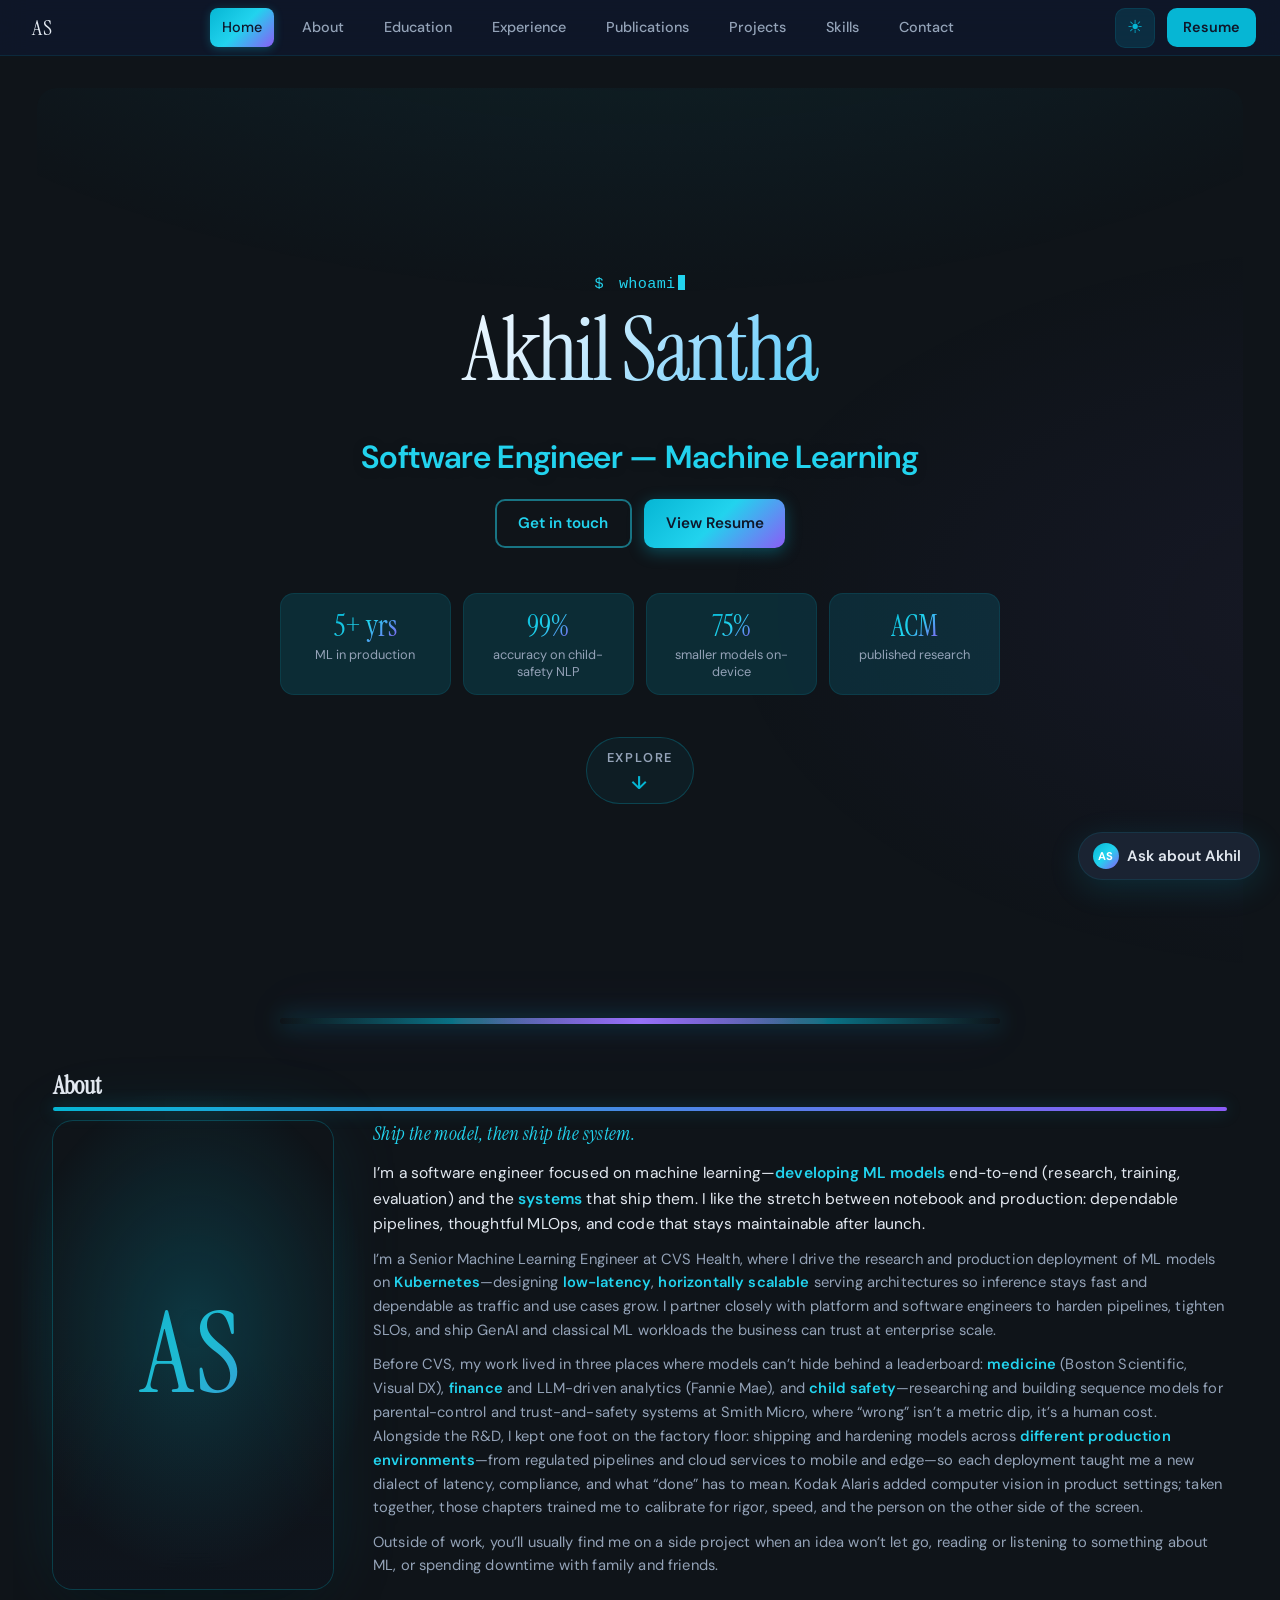
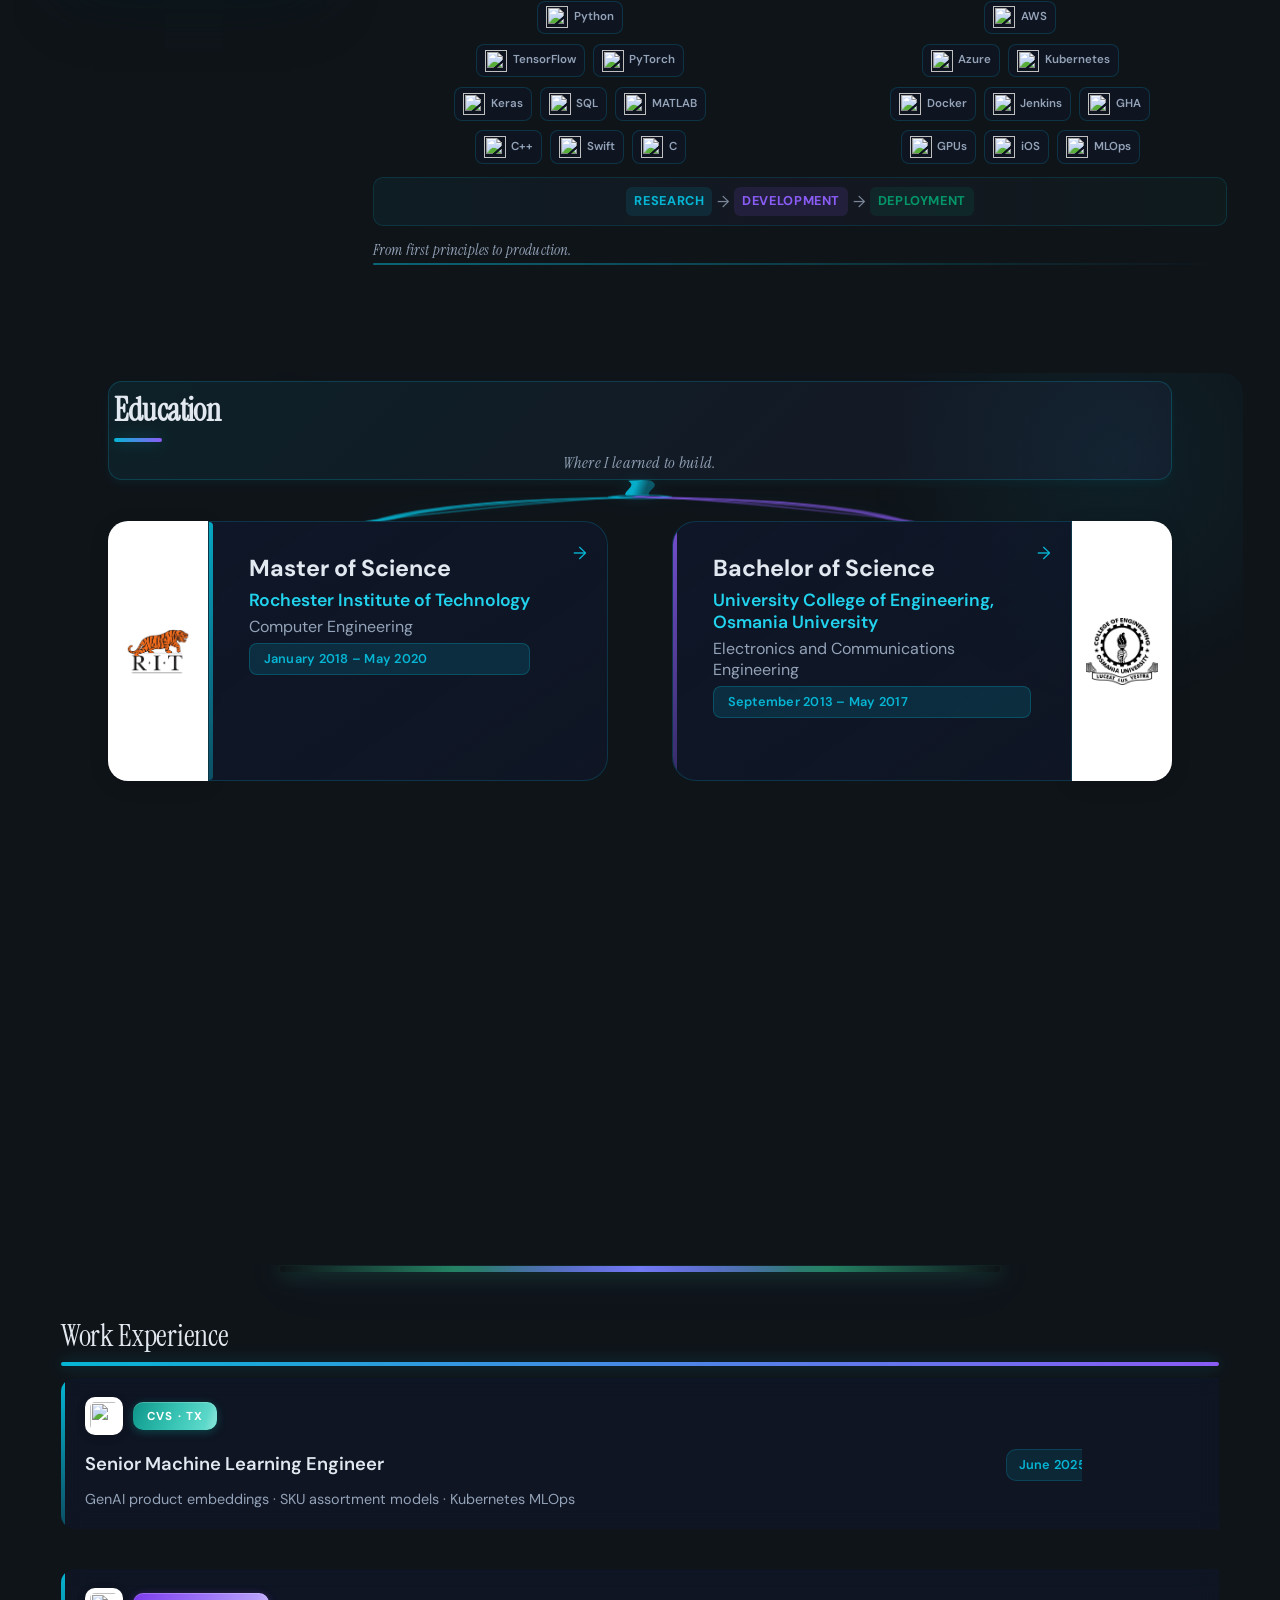
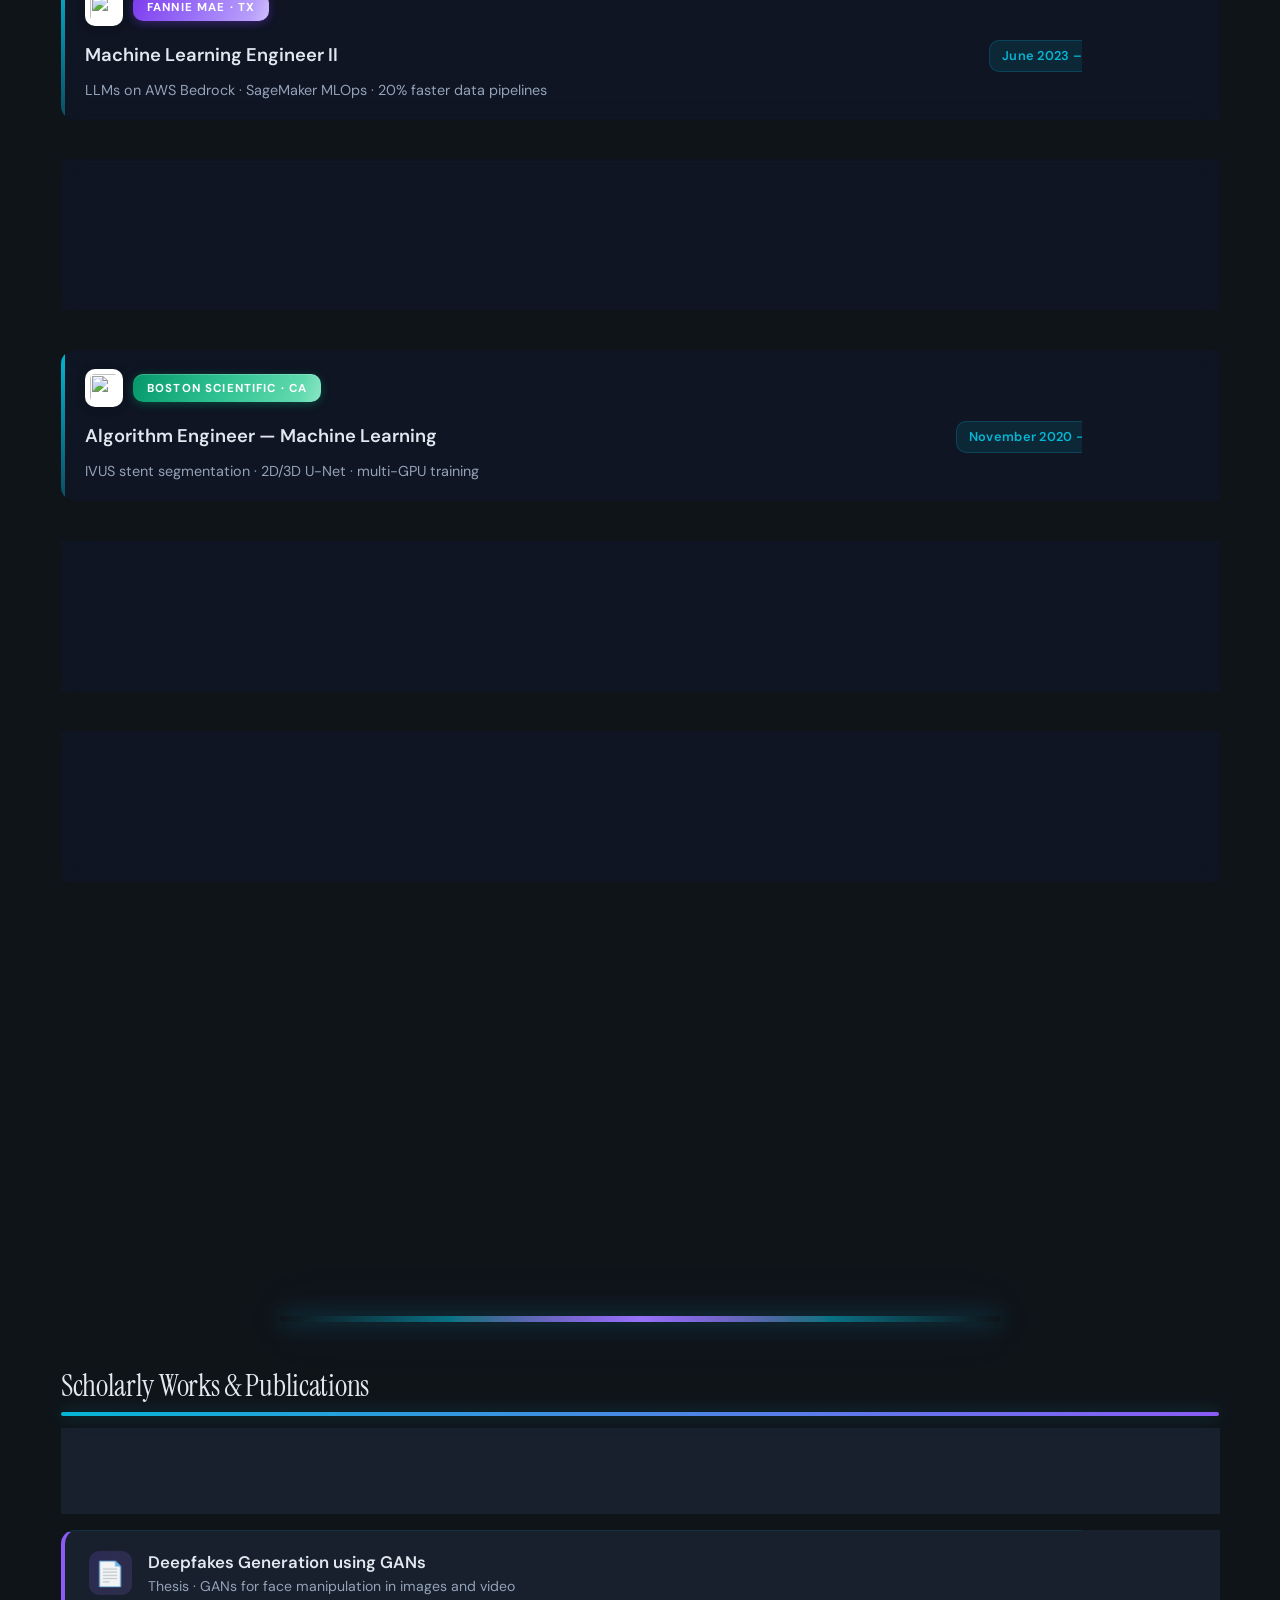
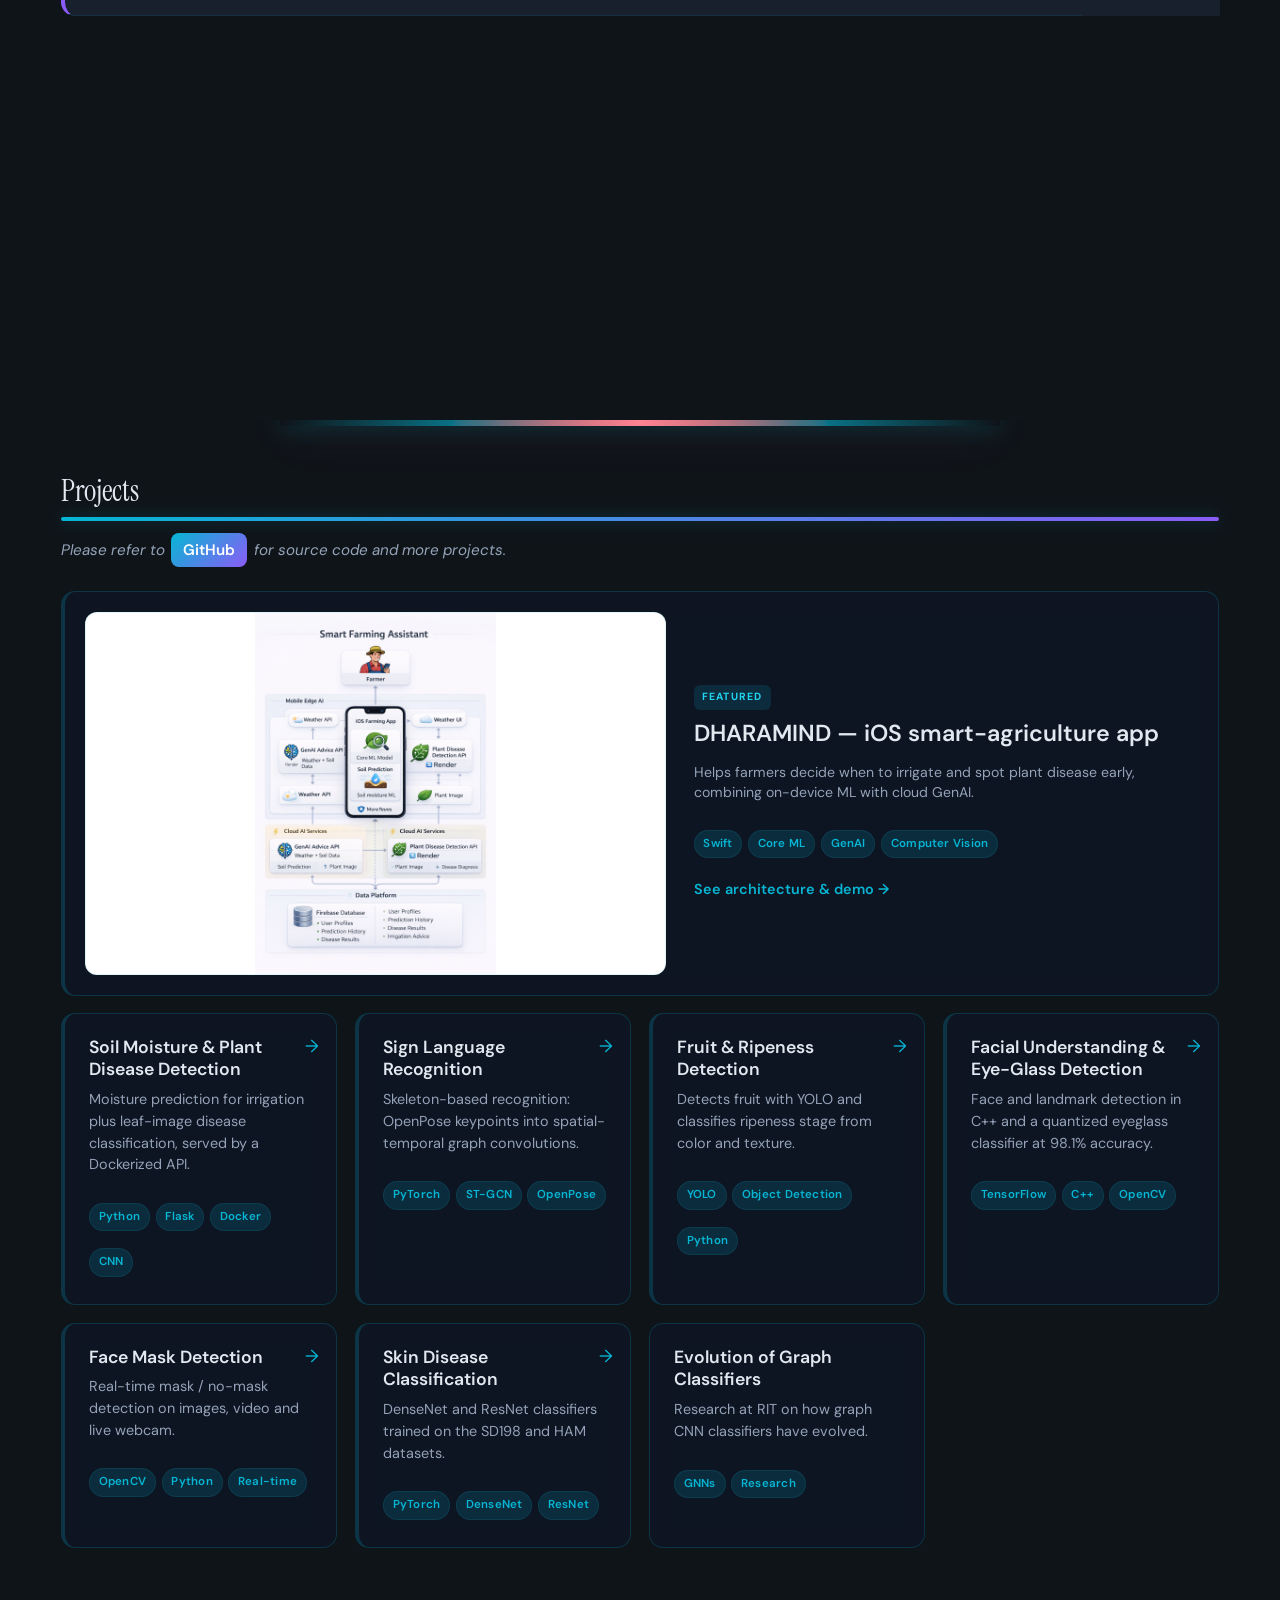
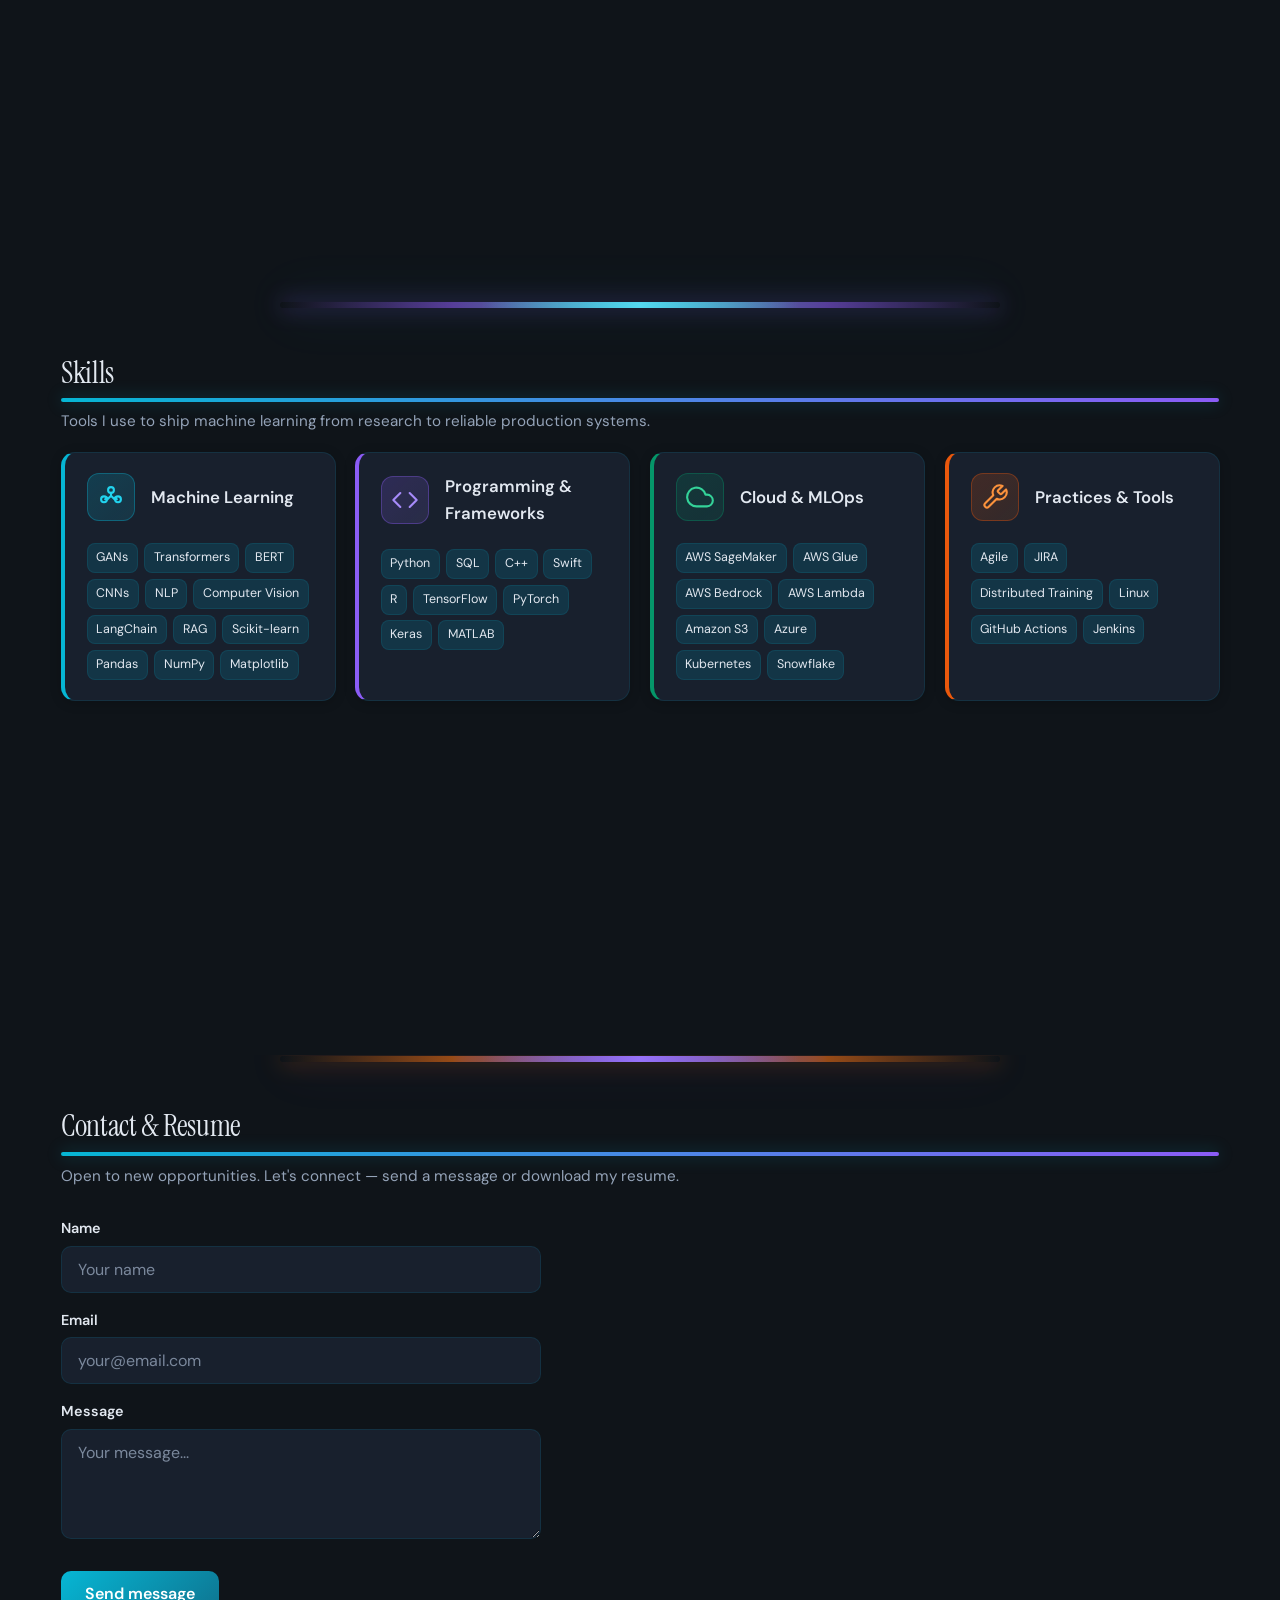
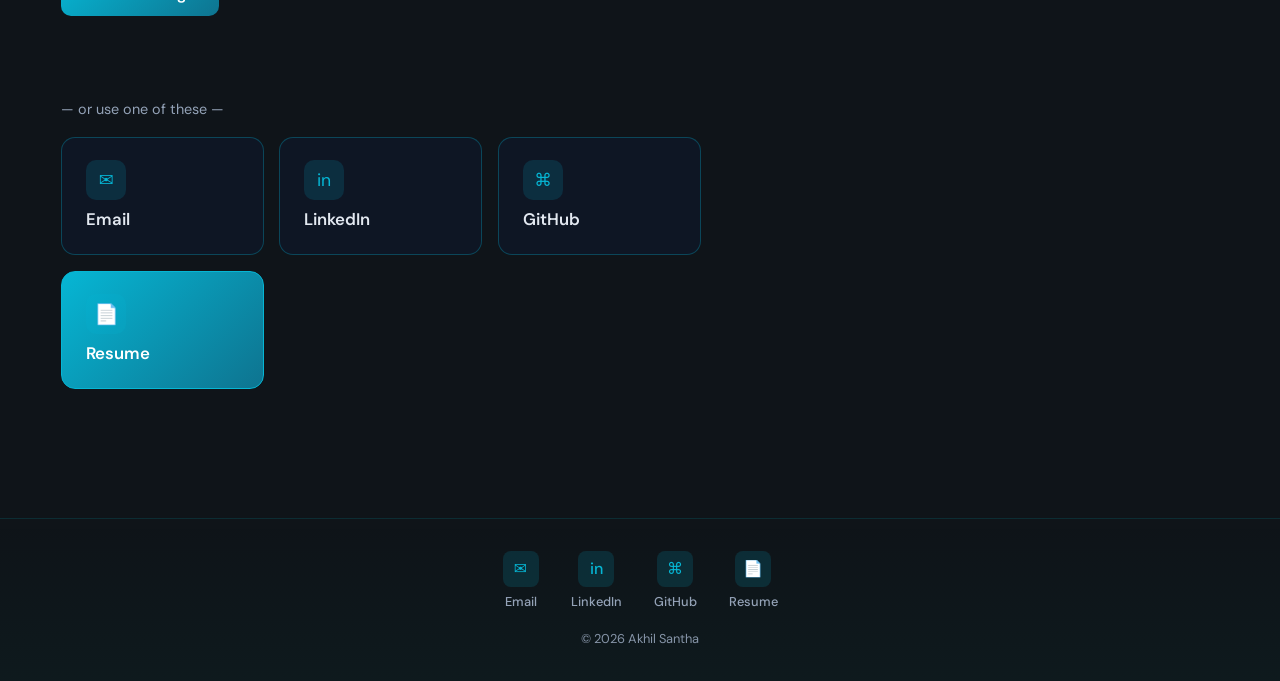
==== commit e43732ca: "Mobile menu, hero stats, visual projects, inline skills" ====
--- a/index.html
+++ b/index.html
@@ -21,6 +21,8 @@
   <link rel="preconnect" href="https://fonts.googleapis.com" />
   <link rel="preconnect" href="https://fonts.gstatic.com" crossorigin />
   <link href="https://fonts.googleapis.com/css2?family=DM+Sans:ital,opsz,wght@0,9..40,400;0,9..40,500;0,9..40,600;0,9..40,700&family=Instrument+Serif:ital@0;1&display=swap" rel="stylesheet" />
+  <link rel="icon" href="data:image/svg+xml,%3Csvg xmlns='http://www.w3.org/2000/svg' viewBox='0 0 64 64'%3E%3Cdefs%3E%3ClinearGradient id='g' x1='0' y1='0' x2='1' y2='1'%3E%3Cstop offset='0' stop-color='%2306b6d4'/%3E%3Cstop offset='1' stop-color='%238b5cf6'/%3E%3C/linearGradient%3E%3C/defs%3E%3Crect width='64' height='64' rx='14' fill='url(%23g)'/%3E%3Ctext x='32' y='42' font-family='Georgia,serif' font-size='28' fill='white' text-anchor='middle'%3EAS%3C/text%3E%3C/svg%3E" />
+  <meta name="theme-color" content="#0f1419" />
   <link rel="stylesheet" href="styles.css" />
   <link rel="stylesheet" href="chatbot.css" />
 </head>
@@ -48,7 +50,7 @@
 
   <header class="top-nav">
     <a href="#home" class="nav-logo">AS</a>
-    <nav class="nav-links">
+    <nav class="nav-links" id="nav-links">
       <a href="#home">Home</a>
       <a href="#about">About</a>
       <a href="#education">Education</a>
@@ -59,6 +61,9 @@
       <a href="#contact">Contact</a>
     </nav>
     <div class="nav-right">
+      <button type="button" class="nav-toggle" id="nav-toggle" aria-label="Open menu" aria-expanded="false" aria-controls="nav-links">
+        <span class="nav-toggle-bar"></span><span class="nav-toggle-bar"></span><span class="nav-toggle-bar"></span>
+      </button>
       <button type="button" class="theme-toggle" id="theme-toggle" aria-label="Toggle dark/light mode" title="Toggle theme">
         <span class="theme-toggle-icon theme-icon-dark" aria-hidden="true">☀</span>
         <span class="theme-toggle-icon theme-icon-light" aria-hidden="true">☽</span>
@@ -79,10 +84,12 @@
           <a href="#contact" class="hero-cta magnetic-cta"><span class="magnetic-cta-inner">Get in touch</span></a>
           <a href="Akhil_Resume.pdf" class="hero-cta hero-cta-primary magnetic-cta" target="_blank" rel="noopener"><span class="magnetic-cta-inner">View Resume</span></a>
         </div>
-        <div class="hero-featured" aria-hidden="true">
-          <span class="hero-featured-label">Building at the intersection of</span>
-          <span class="hero-featured-tags">Machine Learning, Deep Learning, Data Science, NLP, Computer Vision, GenAI</span>
-        </div>
+        <ul class="hero-stats" aria-label="Highlights">
+          <li><strong>5+ yrs</strong><span>ML in production</span></li>
+          <li><strong>99%</strong><span>accuracy on child-safety NLP</span></li>
+          <li><strong>75%</strong><span>smaller models on-device</span></li>
+          <li><strong>ACM</strong><span>published research</span></li>
+        </ul>
         <a href="#about" class="hero-scroll-hint magnetic-cta" aria-label="Scroll to About section">
           <span class="magnetic-cta-inner">
             <span class="hero-scroll-hint-text">Explore</span>
@@ -97,6 +104,7 @@
       <div class="about-layout">
         <div class="about-photo-wrap about-photo-slide" role="img" aria-label="Akhil Santha">
           <span class="about-photo-glow" aria-hidden="true"></span>
+          <span class="about-photo-fallback" aria-hidden="true">AS</span>
         </div>
         <div class="about-content">
           <p class="about-belief">Ship the model, then ship the system.</p>
@@ -290,8 +298,7 @@
 
     <section id="experience" class="section section-fullscreen">
       <h2 class="section-title">Work Experience</h2>
-      <p class="section-subtitle">My most recent work experience.</p>
-
+      
       <div class="exp-list">
         <button type="button" class="exp-card-trigger exp-card" data-exp="0" aria-haspopup="dialog">
           <span class="exp-card-top">
@@ -299,6 +306,7 @@
             <span class="exp-company-tag">CVS · TX</span>
           </span>
           <h3>Senior Machine Learning Engineer</h3>
+          <span class="exp-highlight">GenAI product embeddings · SKU assortment models · Kubernetes MLOps</span>
           <span class="exp-date-inline">June 2025 – Present</span>
           <span class="project-card-arrow" aria-hidden="true">→</span>
         </button>
@@ -308,6 +316,7 @@
             <span class="exp-company-tag">Fannie Mae · TX</span>
           </span>
           <h3>Machine Learning Engineer II</h3>
+          <span class="exp-highlight">LLMs on AWS Bedrock · SageMaker MLOps · 20% faster data pipelines</span>
           <span class="exp-date-inline">June 2023 – June 2025</span>
           <span class="project-card-arrow" aria-hidden="true">→</span>
         </button>
@@ -317,6 +326,7 @@
             <span class="exp-company-tag">Smith Micro Software · CA</span>
           </span>
           <h3>Machine Learning Engineer</h3>
+          <span class="exp-highlight">99% accuracy on bullying &amp; profanity detection · 8-bit models on iOS</span>
           <span class="exp-date-inline">June 2021 – April 2023</span>
           <span class="project-card-arrow" aria-hidden="true">→</span>
         </button>
@@ -326,6 +336,7 @@
             <span class="exp-company-tag">Boston Scientific · CA</span>
           </span>
           <h3>Algorithm Engineer — Machine Learning</h3>
+          <span class="exp-highlight">IVUS stent segmentation · 2D/3D U-Net · multi-GPU training</span>
           <span class="exp-date-inline">November 2020 – June 2021</span>
           <span class="project-card-arrow" aria-hidden="true">→</span>
         </button>
@@ -335,6 +346,7 @@
             <span class="exp-company-tag">Kodak Alaris · NY</span>
           </span>
           <h3>Machine Learning Intern</h3>
+          <span class="exp-highlight">98% eyeglass detection · TensorRT 8-bit · kiosk deployment</span>
           <span class="exp-date-inline">February 2019 – December 2019</span>
           <span class="project-card-arrow" aria-hidden="true">→</span>
         </button>
@@ -344,6 +356,7 @@
             <span class="exp-company-tag">Visual DX · NY</span>
           </span>
           <h3>Machine Learning Intern</h3>
+          <span class="exp-highlight">Skin lesion classifier 2% above state-of-the-art benchmarks</span>
           <span class="exp-date-inline">August 2018 – December 2018</span>
           <span class="project-card-arrow" aria-hidden="true">→</span>
         </button>
@@ -428,60 +441,72 @@
       <h2 class="section-title">Projects</h2>
       <p class="section-subtitle">Please refer to <a href="https://github.com/akhilsantha7" target="_blank" rel="noopener">GitHub</a> for source code and more projects.</p>
       <div class="projects-grid">
-        <article class="card project-card project-card-trigger project-card-featured" data-project-sheet="dharamind-sheet">
-          <span class="project-card-badge">Featured</span>
+        <article class="card project-card project-card-trigger project-card-featured" data-project-sheet="dharamind-sheet" tabindex="0" role="button" aria-haspopup="dialog">
+          <div class="project-feature-media">
+            <img src="IOS_app.png" alt="DHARAMIND app architecture" loading="lazy" decoding="async" />
+          </div>
           <div class="project-card-trigger-text">
-            <h3>iOS App — DHARAMIND</h3>
-            <p class="meta">iOS · Mobile · On-device ML + GenAI</p>
-            <p class="project-card-impact">Smart agriculture: irrigation timing & plant disease detection for farmers.</p>
-          </div>
-          <span class="project-card-arrow" aria-hidden="true">→</span>
+            <span class="project-card-badge">Featured</span>
+            <h3>DHARAMIND — iOS smart-agriculture app</h3>
+            <p class="project-card-impact">Helps farmers decide when to irrigate and spot plant disease early, combining on-device ML with cloud GenAI.</p>
+            <ul class="project-tags"><li>Swift</li><li>Core ML</li><li>GenAI</li><li>Computer Vision</li></ul>
+            <span class="project-card-cta">See architecture &amp; demo →</span>
+          </div>
         </article>
-        <article class="card project-card project-card-trigger" data-project-sheet="soilq-sheet">
+        <article class="card project-card project-card-trigger" data-project-sheet="soilq-sheet" tabindex="0" role="button" aria-haspopup="dialog">
           <div class="project-card-trigger-text">
-            <h3>Soil Moisture and Plant Disease Detection</h3>
-            <p class="meta">Computer Vision · Agriculture</p>
+            <h3>Soil Moisture &amp; Plant Disease Detection</h3>
+            <p class="project-card-desc">Moisture prediction for irrigation plus leaf-image disease classification, served by a Dockerized API.</p>
+            <ul class="project-tags"><li>Python</li><li>Flask</li><li>Docker</li><li>CNN</li></ul>
+          </div>
+          <span class="project-card-arrow" aria-hidden="true">→</span>
+        </article>
+        <article class="card project-card project-card-trigger" data-project-sheet="signlang-sheet" tabindex="0" role="button" aria-haspopup="dialog">
+          <div class="project-card-trigger-text">
+            <h3>Sign Language Recognition</h3>
+            <p class="project-card-desc">Skeleton-based recognition: OpenPose keypoints into spatial-temporal graph convolutions.</p>
+            <ul class="project-tags"><li>PyTorch</li><li>ST-GCN</li><li>OpenPose</li></ul>
+          </div>
+          <span class="project-card-arrow" aria-hidden="true">→</span>
+        </article>
+        <article class="card project-card project-card-trigger" data-project-sheet="tomato-sheet" tabindex="0" role="button" aria-haspopup="dialog">
+          <div class="project-card-trigger-text">
+            <h3>Fruit &amp; Ripeness Detection</h3>
+            <p class="project-card-desc">Detects fruit with YOLO and classifies ripeness stage from color and texture.</p>
+            <ul class="project-tags"><li>YOLO</li><li>Object Detection</li><li>Python</li></ul>
+          </div>
+          <span class="project-card-arrow" aria-hidden="true">→</span>
+        </article>
+        <article class="card project-card project-card-trigger" data-project-sheet="facial-sheet" tabindex="0" role="button" aria-haspopup="dialog">
+          <div class="project-card-trigger-text">
+            <h3>Facial Understanding &amp; Eye-Glass Detection</h3>
+            <p class="project-card-desc">Face and landmark detection in C++ and a quantized eyeglass classifier at 98.1% accuracy.</p>
+            <ul class="project-tags"><li>TensorFlow</li><li>C++</li><li>OpenCV</li></ul>
+          </div>
+          <span class="project-card-arrow" aria-hidden="true">→</span>
+        </article>
+        <article class="card project-card project-card-trigger" data-project-sheet="facemask-sheet" tabindex="0" role="button" aria-haspopup="dialog">
+          <div class="project-card-trigger-text">
+            <h3>Face Mask Detection</h3>
+            <p class="project-card-desc">Real-time mask / no-mask detection on images, video and live webcam.</p>
+            <ul class="project-tags"><li>OpenCV</li><li>Python</li><li>Real-time</li></ul>
+          </div>
+          <span class="project-card-arrow" aria-hidden="true">→</span>
+        </article>
+        <article class="card project-card project-card-trigger" data-project-sheet="skin-sheet" tabindex="0" role="button" aria-haspopup="dialog">
+          <div class="project-card-trigger-text">
+            <h3>Skin Disease Classification</h3>
+            <p class="project-card-desc">DenseNet and ResNet classifiers trained on the SD198 and HAM datasets.</p>
+            <ul class="project-tags"><li>PyTorch</li><li>DenseNet</li><li>ResNet</li></ul>
           </div>
           <span class="project-card-arrow" aria-hidden="true">→</span>
         </article>
         <article class="card project-card">
-          <h3>Evolution of Graph Classifiers</h3>
-          <p class="meta">Deep Learning · Graph Neural Networks</p>
-        </article>
-        <article class="card project-card project-card-trigger" data-project-sheet="tomato-sheet">
           <div class="project-card-trigger-text">
-            <h3>Fruit and Ripeness Detection using YOLO</h3>
-            <p class="meta">YOLO · Object Detection</p>
-          </div>
-          <span class="project-card-arrow" aria-hidden="true">→</span>
-        </article>
-        <article class="card project-card project-card-trigger" data-project-sheet="facemask-sheet">
-          <div class="project-card-trigger-text">
-            <h3>Face Mask Detection</h3>
-            <p class="meta">Computer Vision · Detection</p>
-          </div>
-          <span class="project-card-arrow" aria-hidden="true">→</span>
-        </article>
-        <article class="card project-card project-card-trigger" data-project-sheet="facial-sheet">
-          <div class="project-card-trigger-text">
-            <h3>Facial Understanding & Eye-Glass Detection</h3>
-            <p class="meta">Computer Vision · Face Analysis</p>
-          </div>
-          <span class="project-card-arrow" aria-hidden="true">→</span>
-        </article>
-        <article class="card project-card project-card-trigger" data-project-sheet="signlang-sheet">
-          <div class="project-card-trigger-text">
-            <h3>Sign Language Recognition</h3>
-            <p class="meta">Skeleton-Based · Action Recognition</p>
-          </div>
-          <span class="project-card-arrow" aria-hidden="true">→</span>
-        </article>
-        <article class="card project-card project-card-trigger" data-project-sheet="skin-sheet">
-          <div class="project-card-trigger-text">
-            <h3>Skin Disease Classification</h3>
-            <p class="meta">PyTorch · Computer Vision</p>
-          </div>
-          <span class="project-card-arrow" aria-hidden="true">→</span>
+            <h3>Evolution of Graph Classifiers</h3>
+            <p class="project-card-desc">Research at RIT on how graph CNN classifiers have evolved.</p>
+            <ul class="project-tags"><li>GNNs</li><li>Research</li></ul>
+          </div>
         </article>
       </div>
     </section>
@@ -678,7 +703,6 @@
 
     <section id="skills" class="section section-fullscreen">
       <h2 class="section-title">Skills</h2>
-      <p class="section-subtitle">Click a skill to see sub-skills in a sheet.</p>
       <p class="skills-intro">Tools I use to ship machine learning from research to reliable production systems.</p>
       <div class="skills-list">
         <button type="button" class="skill-card-trigger" data-sheet="sheet-ml">
--- a/styles.css
+++ b/styles.css
@@ -4930,3 +4930,246 @@
   font-size: 0.8rem;
   opacity: 0.9;
 }
+
+
+/* ==========================================================
+   Enhancements (Oct 2026): mobile menu, hero stats, photo
+   fallback, experience highlights, visual projects, inline
+   skills. Appended last so these rules take precedence.
+   ========================================================== */
+
+/* --- Mobile menu --- */
+.nav-toggle {
+  display: none;
+  width: 40px;
+  height: 40px;
+  padding: 0;
+  border: 1px solid var(--card-border);
+  border-radius: 10px;
+  background: var(--accent-dim);
+  cursor: pointer;
+  flex-direction: column;
+  align-items: center;
+  justify-content: center;
+  gap: 4px;
+}
+.nav-toggle-bar {
+  display: block;
+  width: 18px;
+  height: 2px;
+  border-radius: 2px;
+  background: var(--accent);
+  transition: transform 0.25s ease, opacity 0.2s ease;
+}
+.nav-open .nav-toggle-bar:nth-child(1) { transform: translateY(6px) rotate(45deg); }
+.nav-open .nav-toggle-bar:nth-child(2) { opacity: 0; }
+.nav-open .nav-toggle-bar:nth-child(3) { transform: translateY(-6px) rotate(-45deg); }
+
+@media (max-width: 860px) {
+  .nav-toggle { display: inline-flex; }
+  .top-nav .nav-links {
+    position: absolute;
+    top: var(--nav-height);
+    left: 0;
+    right: 0;
+    flex-direction: column;
+    flex-wrap: nowrap;
+    align-items: stretch;
+    gap: 2px;
+    padding: 0.5rem 1rem 1rem;
+    background: var(--bg-deep);
+    border-bottom: 1px solid var(--card-border);
+    box-shadow: 0 18px 40px rgba(0, 0, 0, 0.35);
+    opacity: 0;
+    visibility: hidden;
+    transform: translateY(-8px);
+    transition: opacity 0.2s ease, transform 0.2s ease, visibility 0s linear 0.2s;
+  }
+  .nav-open .top-nav .nav-links {
+    opacity: 1;
+    visibility: visible;
+    transform: none;
+    transition: opacity 0.2s ease, transform 0.2s ease, visibility 0s;
+  }
+  .top-nav .nav-links a { font-size: 1rem; padding: 0.75rem 0.9rem; }
+  .top-nav .nav-links a::after { display: none; }
+  .nav-right { gap: 0.5rem; }
+}
+
+/* --- Hero stats --- */
+.hero-stats {
+  list-style: none;
+  margin: 0 auto;
+  padding: 0;
+  display: grid;
+  grid-template-columns: repeat(4, minmax(0, 1fr));
+  gap: 0.75rem;
+  max-width: 760px;
+  width: 100%;
+}
+.hero-stats li {
+  display: flex;
+  flex-direction: column;
+  align-items: center;
+  gap: 0.2rem;
+  padding: 0.9rem 0.75rem;
+  border: 1px solid var(--card-border);
+  border-radius: 14px;
+  background: var(--accent-dim);
+  text-align: center;
+}
+.hero-stats strong {
+  font-family: var(--font-serif);
+  font-size: 1.9rem;
+  font-weight: 400;
+  line-height: 1.1;
+  background: var(--accent-gradient);
+  -webkit-background-clip: text;
+  background-clip: text;
+  color: transparent;
+}
+.hero-stats span {
+  font-size: 0.8rem;
+  line-height: 1.35;
+  color: var(--text-muted);
+}
+@media (max-width: 640px) {
+  .hero-stats { grid-template-columns: repeat(2, minmax(0, 1fr)); gap: 0.6rem; }
+  .hero-stats strong { font-size: 1.6rem; }
+}
+
+/* --- About photo fallback (until about.png exists) --- */
+.about-photo-fallback {
+  position: absolute;
+  inset: 0;
+  display: grid;
+  place-items: center;
+  font-family: var(--font-serif);
+  font-size: clamp(4rem, 9vw, 7rem);
+  letter-spacing: 0.04em;
+  background: var(--accent-gradient);
+  -webkit-background-clip: text;
+  background-clip: text;
+  color: transparent;
+  opacity: 0.85;
+  z-index: 1;
+  pointer-events: none;
+}
+.about-photo-wrap.has-photo .about-photo-fallback { display: none; }
+
+/* --- Experience highlights --- */
+.exp-card-trigger h3 { margin: 0; }
+.exp-highlight {
+  order: 10;
+  flex-basis: 100%;
+  font-size: 0.9rem;
+  line-height: 1.45;
+  color: var(--text-muted);
+}
+
+/* --- Projects: featured + tags --- */
+.projects-grid {
+  grid-template-columns: repeat(auto-fill, minmax(260px, 1fr));
+  gap: 1.1rem;
+}
+.projects-grid .project-card {
+  display: flex;
+  flex-direction: column;
+  align-items: stretch;
+  gap: 0;
+}
+.projects-grid .project-card .project-card-trigger-text {
+  display: flex;
+  flex-direction: column;
+  gap: 0.5rem;
+  flex: 1;
+}
+.projects-grid .project-card h3 { margin: 0; line-height: 1.3; }
+.project-card-desc {
+  margin: 0;
+  font-size: 0.9rem;
+  line-height: 1.5;
+  color: var(--text-muted);
+}
+.project-tags {
+  list-style: none;
+  margin: auto 0 0;
+  padding: 0.35rem 0 0;
+  display: flex;
+  flex-wrap: wrap;
+  gap: 0.35rem;
+}
+.project-tags li {
+  font-size: 0.72rem;
+  font-weight: 600;
+  letter-spacing: 0.02em;
+  padding: 0.25rem 0.55rem;
+  border-radius: 999px;
+  color: var(--accent);
+  background: var(--accent-dim);
+  border: 1px solid var(--card-border);
+}
+.projects-grid .project-card-trigger .project-card-arrow {
+  position: absolute;
+  top: 1.1rem;
+  right: 1.1rem;
+}
+.projects-grid .project-card { position: relative; }
+.projects-grid .project-card h3 { padding-right: 1.5rem; }
+.project-card:focus-visible { outline: 2px solid var(--accent); outline-offset: 3px; }
+
+.projects-grid .project-card-featured {
+  grid-column: 1 / -1;
+  display: grid;
+  grid-template-columns: minmax(0, 1.15fr) minmax(0, 1fr);
+  gap: 1.75rem;
+  align-items: center;
+  padding: 1.25rem;
+}
+.project-feature-media {
+  border-radius: 12px;
+  overflow: hidden;
+  background: #fff;
+  border: 1px solid var(--card-border);
+  aspect-ratio: 16 / 10;
+}
+.project-feature-media img {
+  width: 100%;
+  height: 100%;
+  object-fit: contain;
+  display: block;
+}
+.projects-grid .project-card-featured .project-card-badge {
+  position: static;
+  align-self: flex-start;
+}
+.projects-grid .project-card-featured h3 { font-size: 1.45rem; padding-right: 0; }
+.project-card-cta {
+  margin-top: 0.4rem;
+  font-size: 0.9rem;
+  font-weight: 600;
+  color: var(--accent);
+}
+@media (max-width: 760px) {
+  .projects-grid .project-card-featured { grid-template-columns: 1fr; gap: 1rem; }
+}
+
+/* --- Skills shown inline --- */
+.skills-list { grid-template-columns: repeat(auto-fill, minmax(260px, 1fr)); align-items: stretch; }
+.skill-card-trigger { flex-wrap: wrap; align-items: center; height: 100%; align-content: flex-start; }
+.skill-card-trigger h3 { flex: 1; margin: 0; }
+.skill-card-chips {
+  flex-basis: 100%;
+  display: flex;
+  flex-wrap: wrap;
+  gap: 0.35rem;
+  margin-top: 0.4rem;
+}
+.skill-card-chip {
+  font-size: 0.78rem;
+  padding: 0.25rem 0.55rem;
+  border-radius: 8px;
+  color: var(--text);
+  background: var(--accent-dim);
+  border: 1px solid var(--card-border);
+}
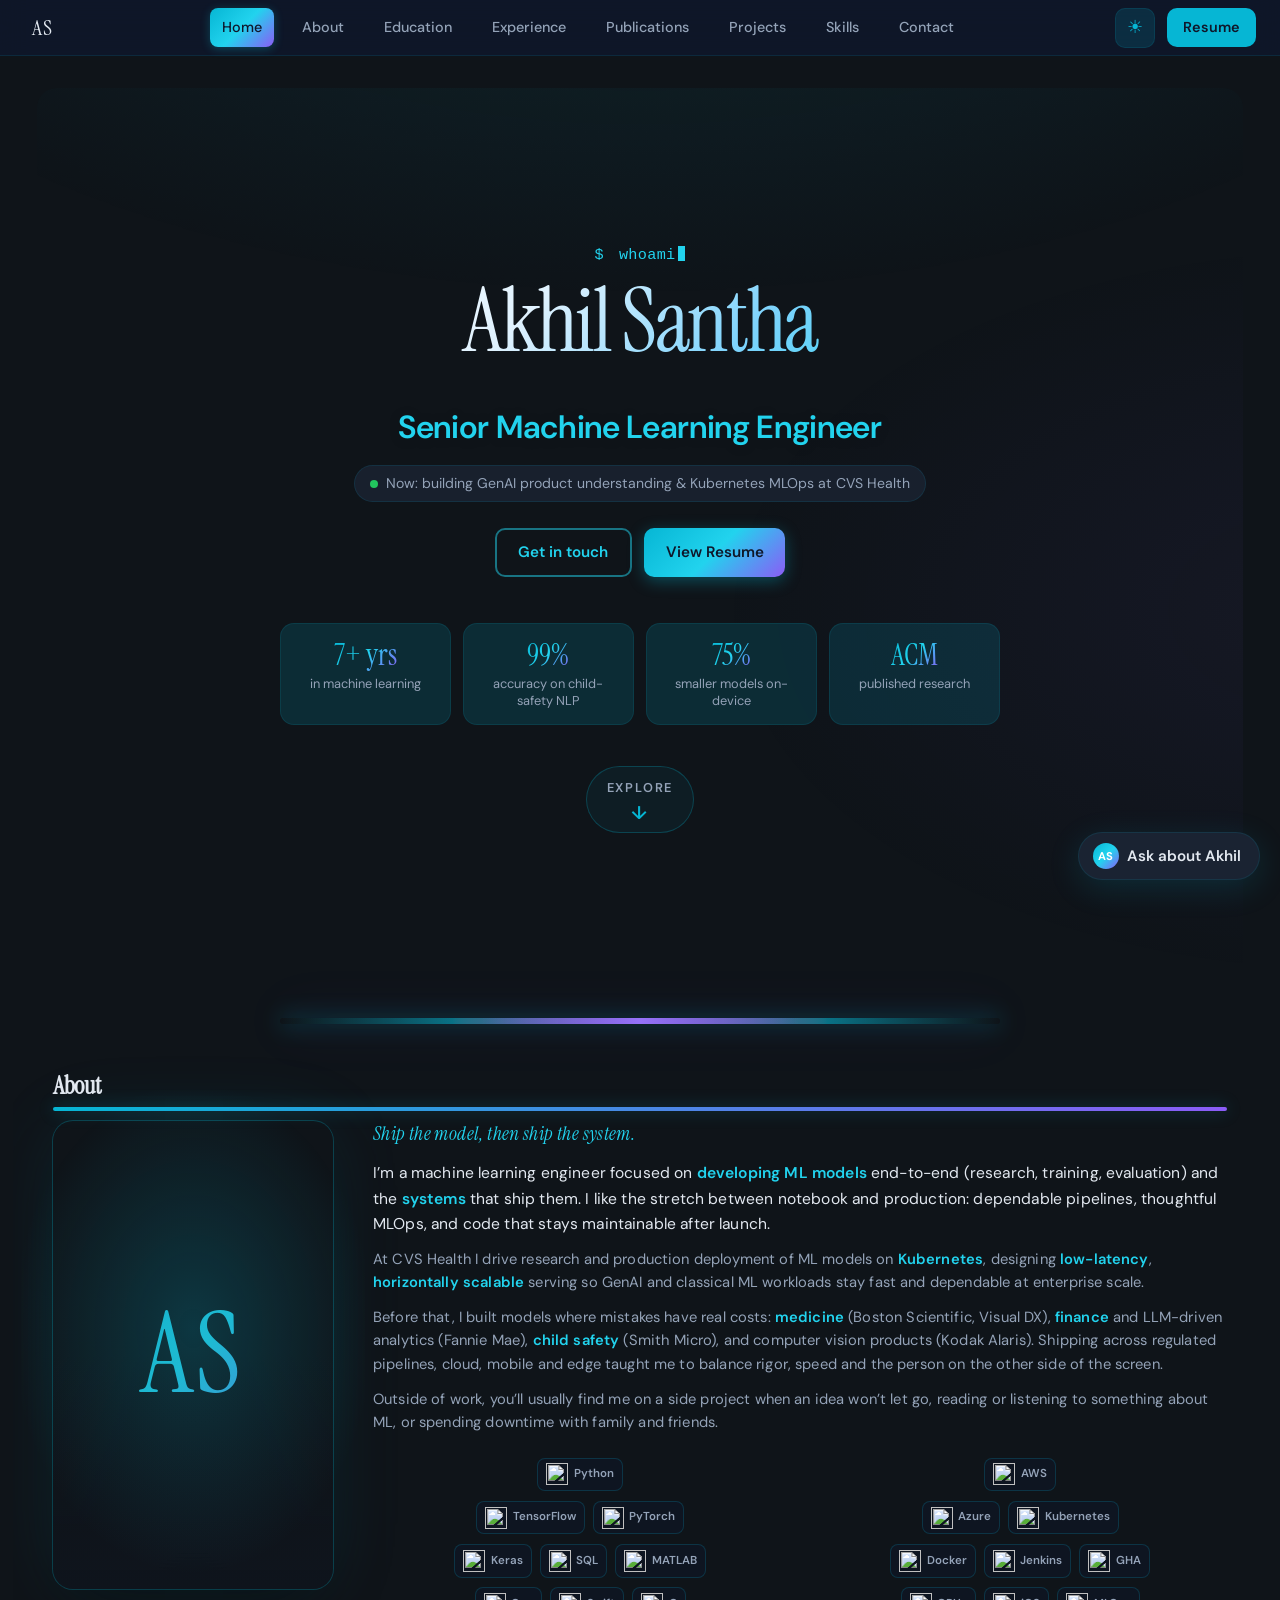
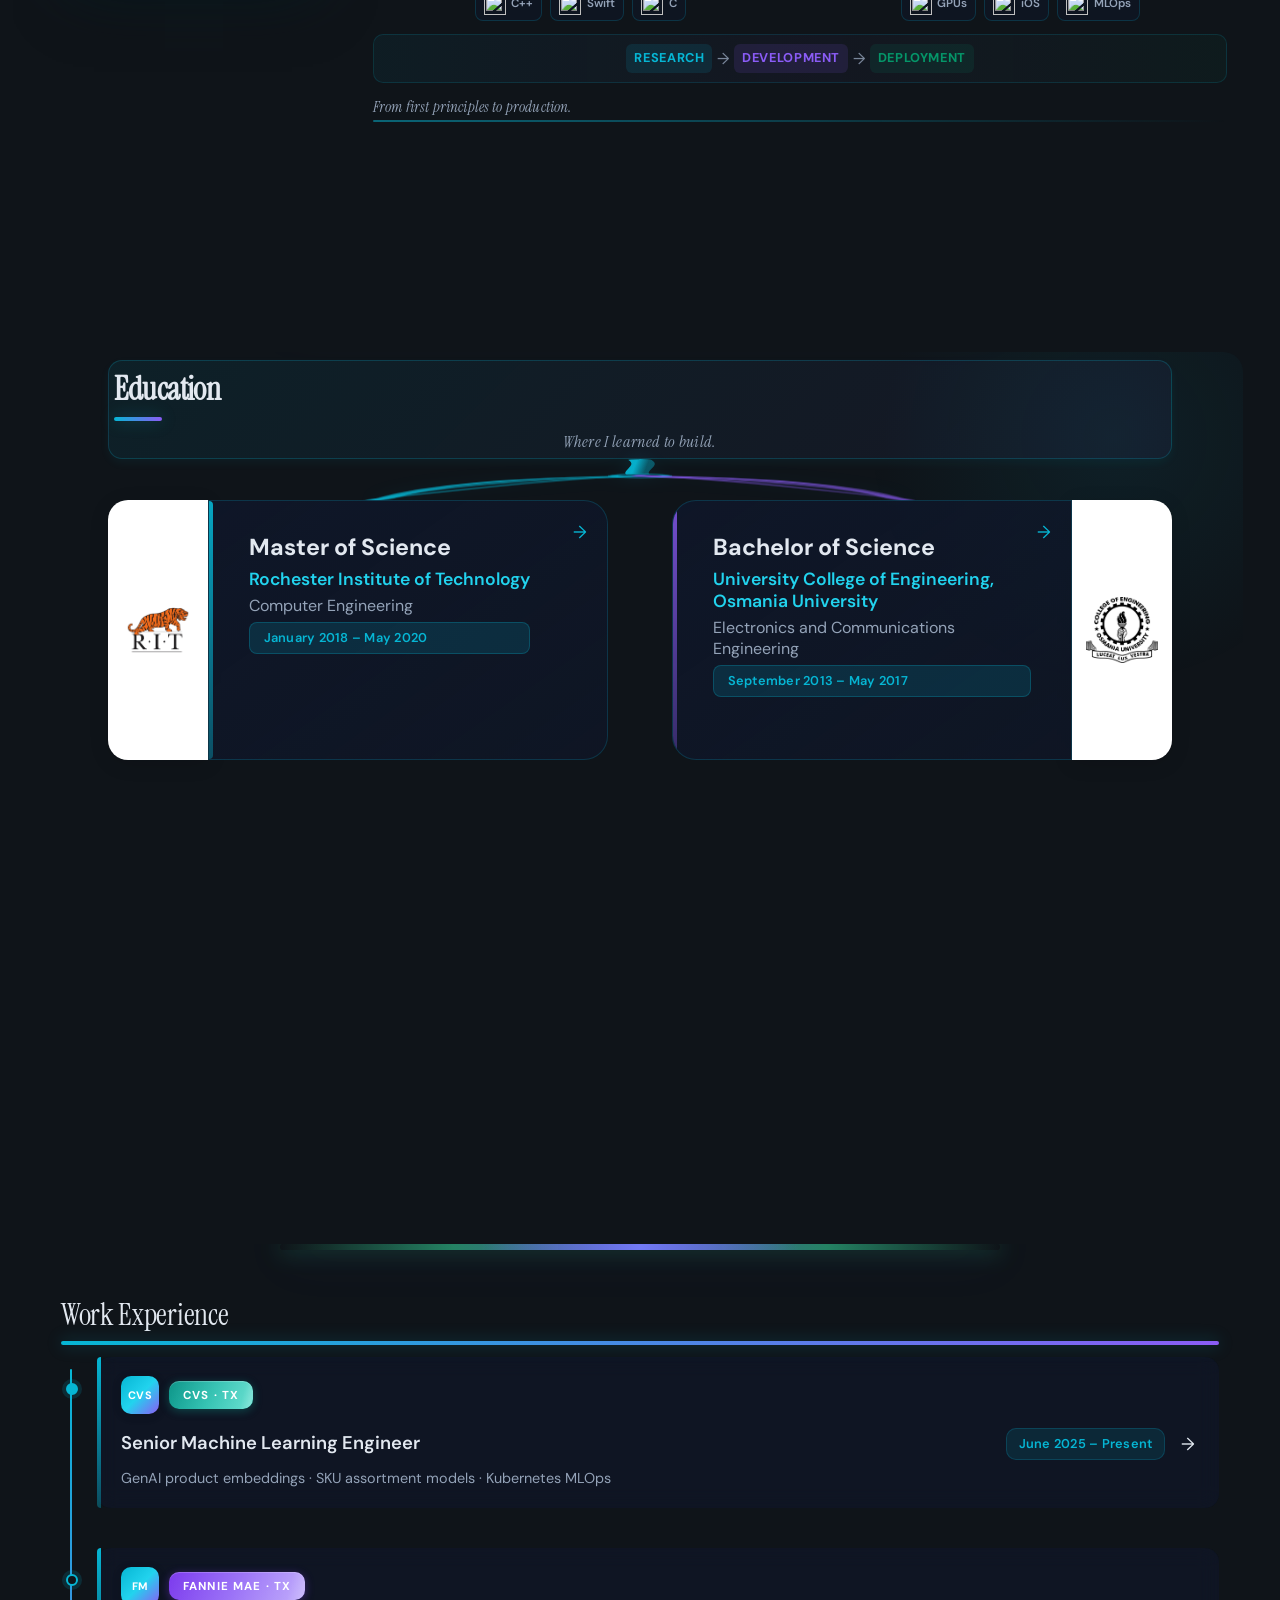
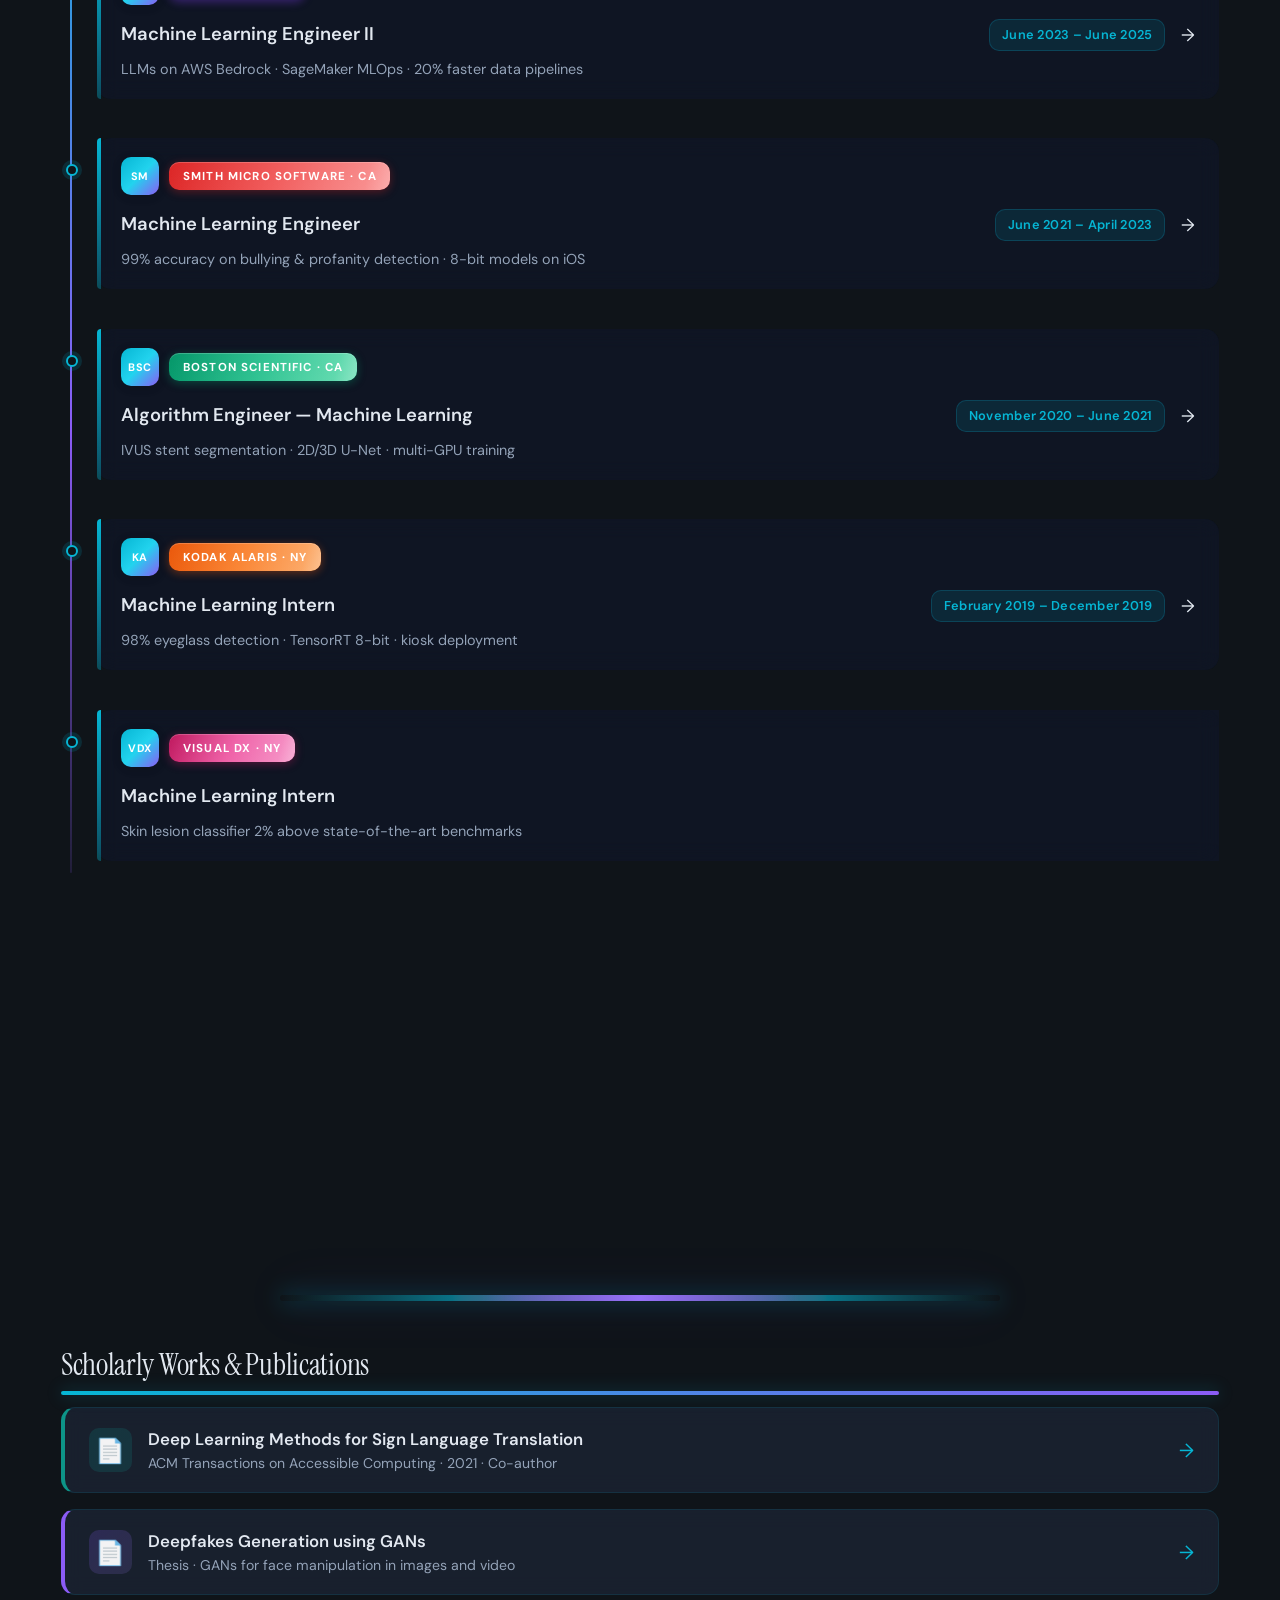
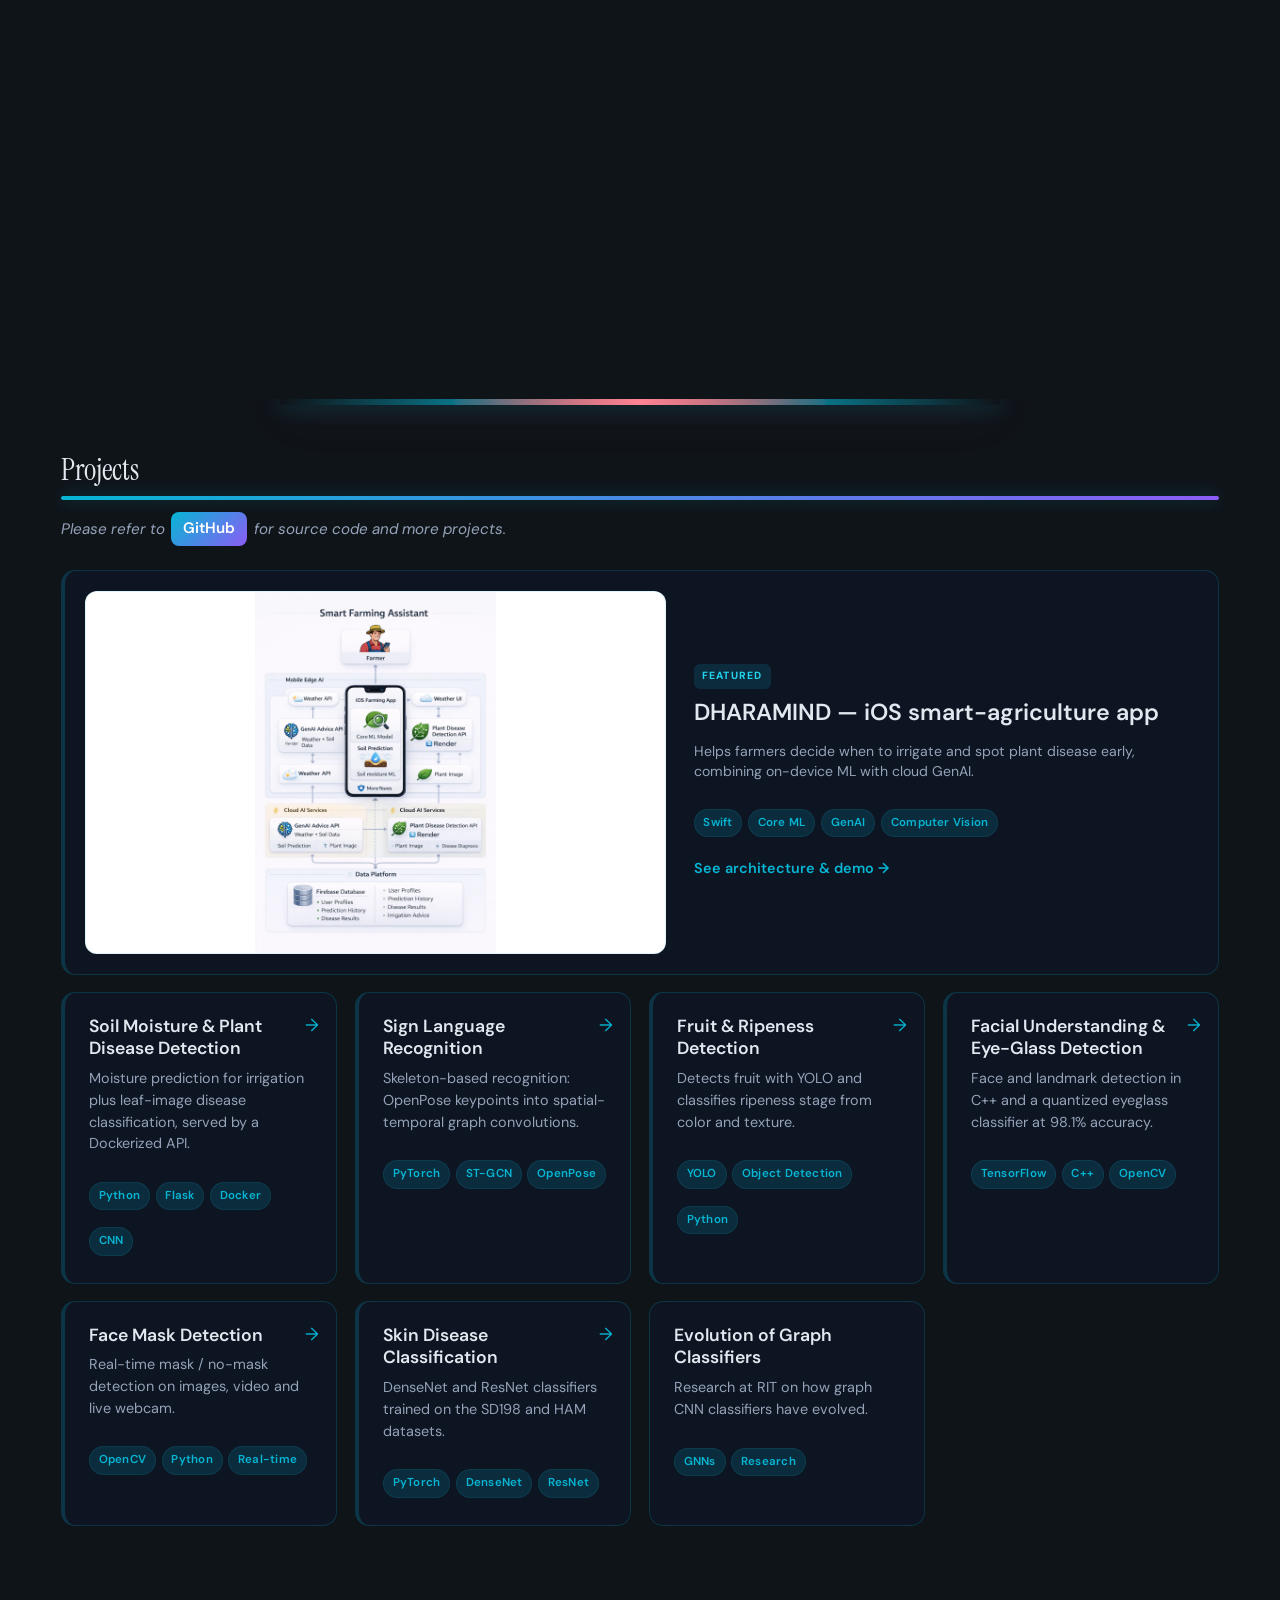
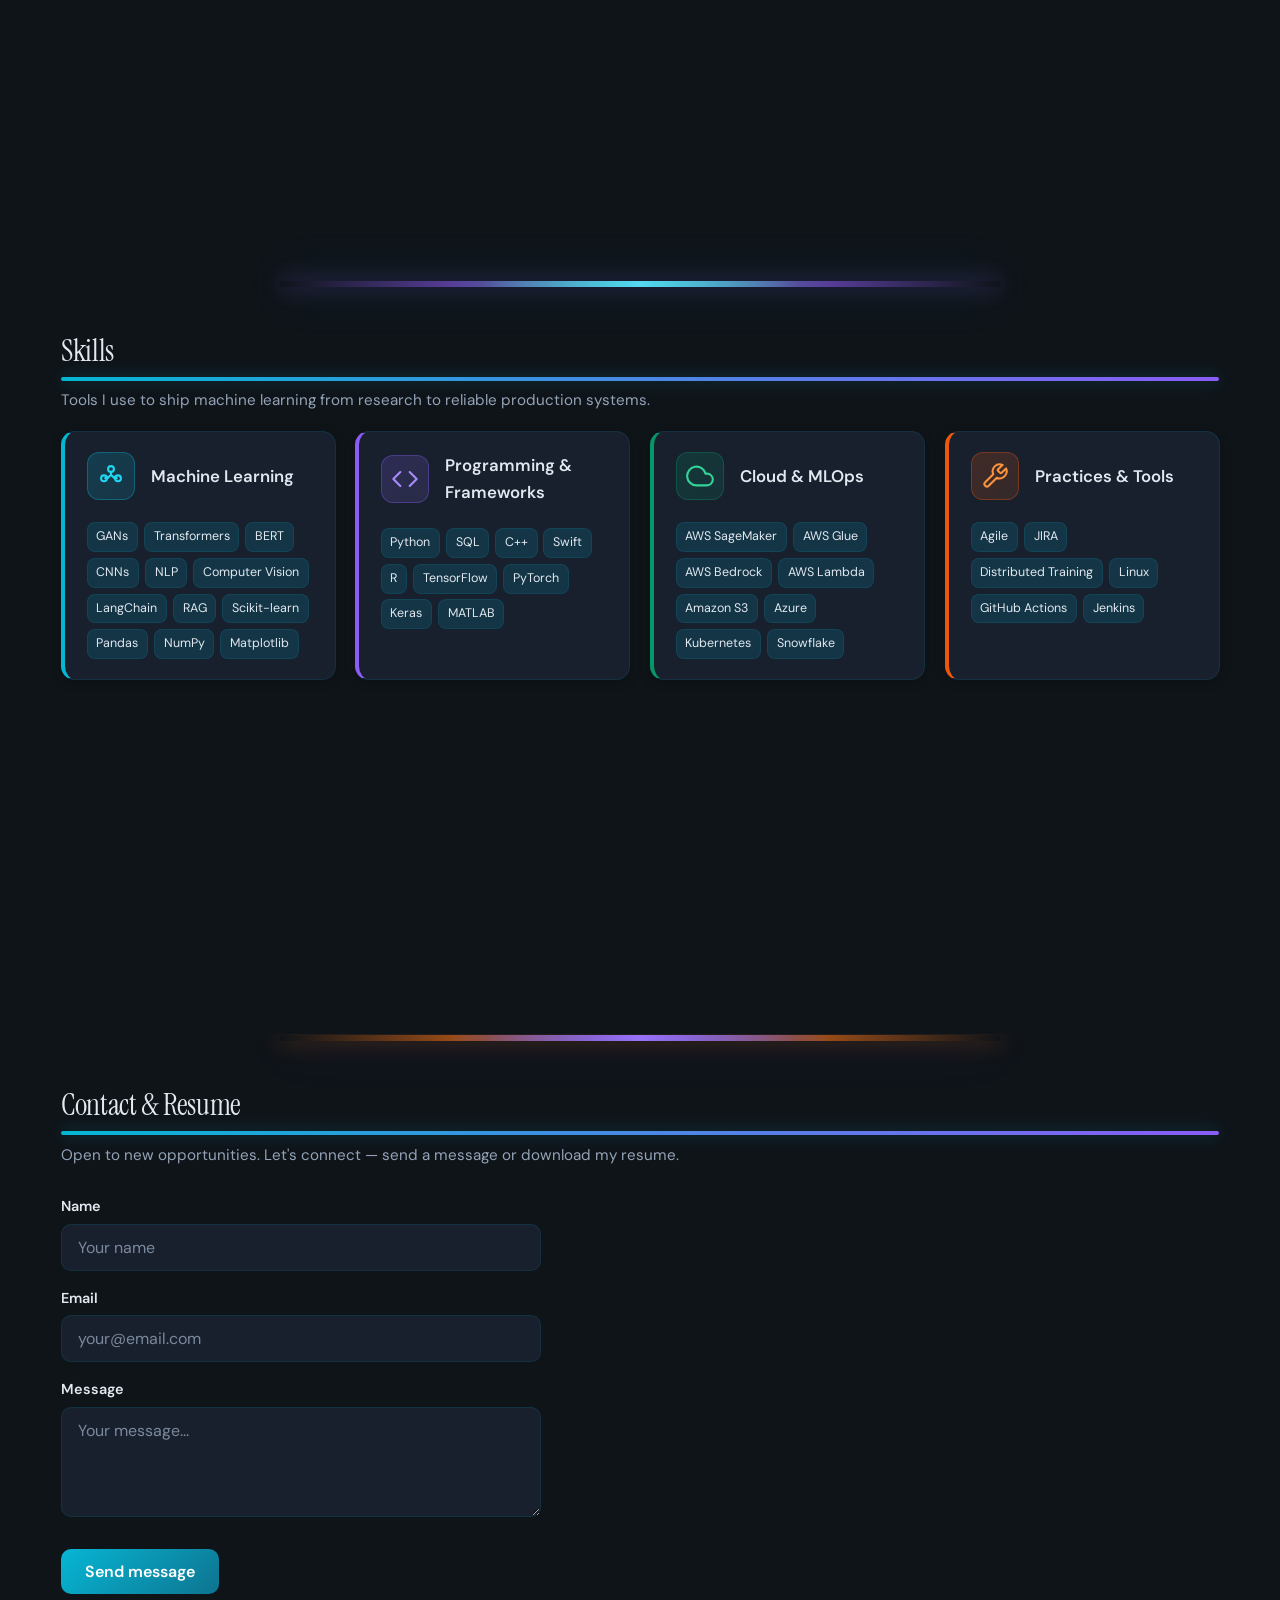
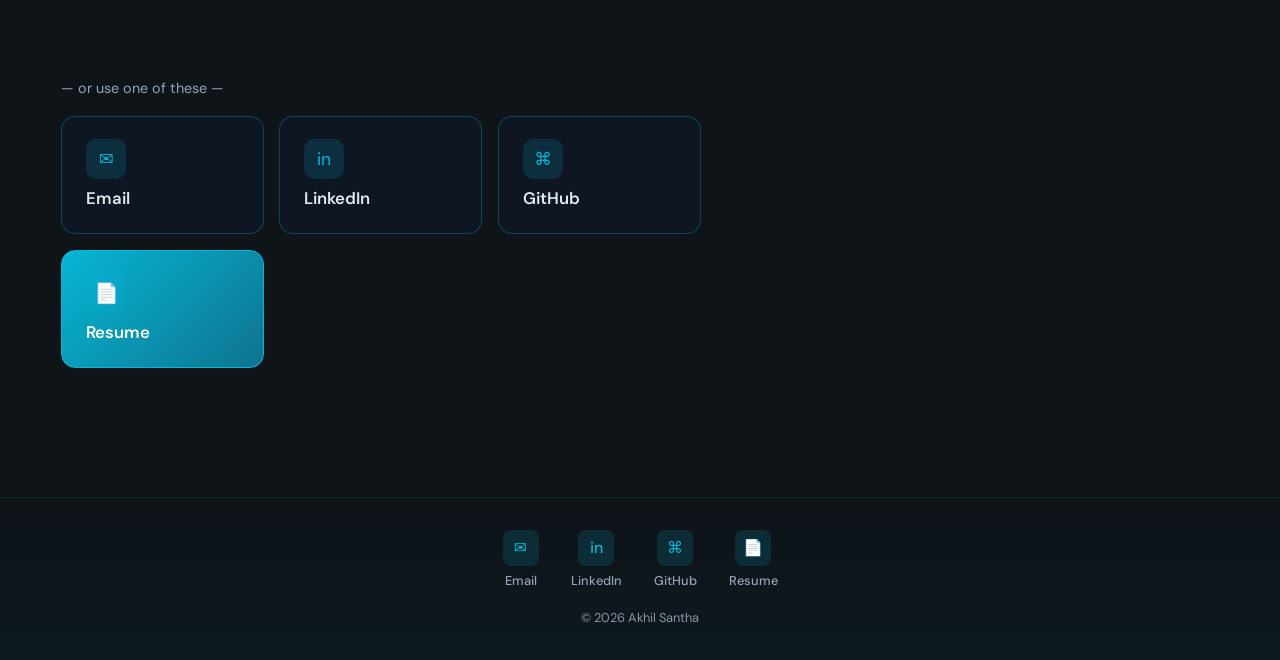
==== commit 05c7e636: "Timeline, share image, light nav, 404, Now line" ====
--- a/index.html
+++ b/index.html
@@ -4,19 +4,22 @@
   <meta charset="UTF-8" />
   <meta name="viewport" content="width=device-width, initial-scale=1.0" />
   <title>Akhil Santha | ML Engineer Portfolio</title>
-  <meta name="description" content="Akhil Santha — Software Engineer specializing in Machine Learning. 5+ years building production ML systems in computer vision, NLP, and GenAI. Open to new opportunities." />
+  <meta name="description" content="Akhil Santha — Senior Machine Learning Engineer with 7+ years in machine learning, building production ML systems in computer vision, NLP, and GenAI. Open to new opportunities." />
   <!-- Open Graph / Facebook, LinkedIn, Slack -->
   <meta property="og:type" content="website" />
   <meta property="og:title" content="Akhil Santha | ML Engineer Portfolio" />
-  <meta property="og:description" content="Software Engineer specializing in Machine Learning. 5+ years in computer vision, NLP, and GenAI. Open to new opportunities." />
+  <meta property="og:description" content="Senior Machine Learning Engineer. 7+ years in machine learning: computer vision, NLP, and GenAI. Open to new opportunities." />
   <!-- Add og-image.jpg (1200×630) under portfolio/ for social previews -->
   <meta property="og:image" content="https://akhilsantha7.github.io/Portfolio/og-image.jpg" />
+  <meta property="og:image:width" content="1200" />
+  <meta property="og:image:height" content="630" />
+  <meta property="og:image:alt" content="Akhil Santha, Senior Machine Learning Engineer" />
   <meta property="og:url" content="https://akhilsantha7.github.io/Portfolio/" />
   <meta property="og:locale" content="en_US" />
   <!-- Twitter -->
   <meta name="twitter:card" content="summary_large_image" />
   <meta name="twitter:title" content="Akhil Santha | ML Engineer Portfolio" />
-  <meta name="twitter:description" content="Software Engineer specializing in Machine Learning. 5+ years in computer vision, NLP, and GenAI." />
+  <meta name="twitter:description" content="Senior Machine Learning Engineer. 7+ years in machine learning: computer vision, NLP, and GenAI." />
   <meta name="twitter:image" content="https://akhilsantha7.github.io/Portfolio/og-image.jpg" />
   <link rel="preconnect" href="https://fonts.googleapis.com" />
   <link rel="preconnect" href="https://fonts.gstatic.com" crossorigin />
@@ -79,13 +82,14 @@
       <div class="hero-inner">
         <p class="hero-terminal"><span class="hero-prompt">$</span> <span id="hero-typewriter" class="hero-typewriter"></span><span class="hero-cursor" id="hero-cursor" aria-hidden="true"></span></p>
         <h1 class="hero-name">Akhil Santha</h1>
-        <p class="hero-title">Software Engineer — Machine Learning</p>
+        <p class="hero-title">Senior Machine Learning Engineer</p>
+        <p class="hero-now"><span class="hero-now-dot" aria-hidden="true"></span>Now: building GenAI product understanding &amp; Kubernetes MLOps at CVS Health</p>
         <div class="hero-cta-row">
           <a href="#contact" class="hero-cta magnetic-cta"><span class="magnetic-cta-inner">Get in touch</span></a>
           <a href="Akhil_Resume.pdf" class="hero-cta hero-cta-primary magnetic-cta" target="_blank" rel="noopener"><span class="magnetic-cta-inner">View Resume</span></a>
         </div>
         <ul class="hero-stats" aria-label="Highlights">
-          <li><strong>5+ yrs</strong><span>ML in production</span></li>
+          <li><strong>7+ yrs</strong><span>in machine learning</span></li>
           <li><strong>99%</strong><span>accuracy on child-safety NLP</span></li>
           <li><strong>75%</strong><span>smaller models on-device</span></li>
           <li><strong>ACM</strong><span>published research</span></li>
@@ -110,13 +114,13 @@
           <p class="about-belief">Ship the model, then ship the system.</p>
           <div class="about-text">
             <p class="about-intro">
-              I’m a software engineer focused on machine learning—<strong>developing ML models</strong> end-to-end (research, training, evaluation) and the <strong>systems</strong> that ship them. I like the stretch between notebook and production: dependable pipelines, thoughtful MLOps, and code that stays maintainable after launch.
+              I’m a machine learning engineer focused on <strong>developing ML models</strong> end-to-end (research, training, evaluation) and the <strong>systems</strong> that ship them. I like the stretch between notebook and production: dependable pipelines, thoughtful MLOps, and code that stays maintainable after launch.
             </p>
             <p class="about-body">
-              I’m a Senior Machine Learning Engineer at CVS Health, where I drive the research and production deployment of ML models on <strong>Kubernetes</strong>—designing <strong>low-latency</strong>, <strong>horizontally scalable</strong> serving architectures so inference stays fast and dependable as traffic and use cases grow. I partner closely with platform and software engineers to harden pipelines, tighten SLOs, and ship GenAI and classical ML workloads the business can trust at enterprise scale.
+              At CVS Health I drive research and production deployment of ML models on <strong>Kubernetes</strong>, designing <strong>low-latency</strong>, <strong>horizontally scalable</strong> serving so GenAI and classical ML workloads stay fast and dependable at enterprise scale.
             </p>
             <p class="about-body">
-              Before CVS, my work lived in three places where models can’t hide behind a leaderboard: <strong>medicine</strong> (Boston Scientific, Visual DX), <strong>finance</strong> and LLM-driven analytics (Fannie Mae), and <strong>child safety</strong>—researching and building sequence models for parental-control and trust-and-safety systems at Smith Micro, where “wrong” isn’t a metric dip, it’s a human cost. Alongside the R&amp;D, I kept one foot on the factory floor: shipping and hardening models across <strong>different production environments</strong>—from regulated pipelines and cloud services to mobile and edge—so each deployment taught me a new dialect of latency, compliance, and what “done” has to mean. Kodak Alaris added computer vision in product settings; taken together, those chapters trained me to calibrate for rigor, speed, and the person on the other side of the screen.
+              Before that, I built models where mistakes have real costs: <strong>medicine</strong> (Boston Scientific, Visual DX), <strong>finance</strong> and LLM-driven analytics (Fannie Mae), <strong>child safety</strong> (Smith Micro), and computer vision products (Kodak Alaris). Shipping across regulated pipelines, cloud, mobile and edge taught me to balance rigor, speed and the person on the other side of the screen.
             </p>
             <p class="about-body">
               Outside of work, you’ll usually find me on a side project when an idea won’t let go, reading or listening to something about ML, or spending downtime with family and friends.
@@ -276,7 +280,7 @@
             </div>
             <div class="edu-spec-block edu-spec-gpa">
               <span class="edu-spec-label">GPA</span>
-              <span class="edu-spec-value">3.7/4.0 · 95.5%</span>
+              <span class="edu-spec-value">3.7 / 4.0</span>
             </div>
           </div>
         </div>
@@ -302,7 +306,7 @@
       <div class="exp-list">
         <button type="button" class="exp-card-trigger exp-card" data-exp="0" aria-haspopup="dialog">
           <span class="exp-card-top">
-            <img class="exp-company-logo" src="https://logo.clearbit.com/cvshealth.com" alt="" width="38" height="38" loading="lazy" decoding="async" onerror="this.onerror=null;this.src='https://www.google.com/s2/favicons?domain=cvshealth.com&amp;sz=128'" />
+            <span class="exp-company-logo exp-mono" aria-hidden="true">CVS</span>
             <span class="exp-company-tag">CVS · TX</span>
           </span>
           <h3>Senior Machine Learning Engineer</h3>
@@ -312,7 +316,7 @@
         </button>
         <button type="button" class="exp-card-trigger exp-card" data-exp="1" aria-haspopup="dialog">
           <span class="exp-card-top">
-            <img class="exp-company-logo" src="https://logo.clearbit.com/fanniemae.com" alt="" width="38" height="38" loading="lazy" decoding="async" onerror="this.onerror=null;this.src='https://www.google.com/s2/favicons?domain=fanniemae.com&amp;sz=128'" />
+            <span class="exp-company-logo exp-mono" aria-hidden="true">FM</span>
             <span class="exp-company-tag">Fannie Mae · TX</span>
           </span>
           <h3>Machine Learning Engineer II</h3>
@@ -322,7 +326,7 @@
         </button>
         <button type="button" class="exp-card-trigger exp-card" data-exp="2" aria-haspopup="dialog">
           <span class="exp-card-top">
-            <img class="exp-company-logo" src="https://logo.clearbit.com/smithmicro.com" alt="" width="38" height="38" loading="lazy" decoding="async" onerror="this.onerror=null;this.src='https://www.google.com/s2/favicons?domain=smithmicro.com&amp;sz=128'" />
+            <span class="exp-company-logo exp-mono" aria-hidden="true">SM</span>
             <span class="exp-company-tag">Smith Micro Software · CA</span>
           </span>
           <h3>Machine Learning Engineer</h3>
@@ -332,7 +336,7 @@
         </button>
         <button type="button" class="exp-card-trigger exp-card" data-exp="3" aria-haspopup="dialog">
           <span class="exp-card-top">
-            <img class="exp-company-logo" src="https://logo.clearbit.com/bostonscientific.com" alt="" width="38" height="38" loading="lazy" decoding="async" onerror="this.onerror=null;this.src='https://www.google.com/s2/favicons?domain=bostonscientific.com&amp;sz=128'" />
+            <span class="exp-company-logo exp-mono" aria-hidden="true">BSC</span>
             <span class="exp-company-tag">Boston Scientific · CA</span>
           </span>
           <h3>Algorithm Engineer — Machine Learning</h3>
@@ -342,7 +346,7 @@
         </button>
         <button type="button" class="exp-card-trigger exp-card" data-exp="4" aria-haspopup="dialog">
           <span class="exp-card-top">
-            <img class="exp-company-logo" src="https://logo.clearbit.com/kodakalaris.com" alt="" width="38" height="38" loading="lazy" decoding="async" onerror="this.onerror=null;this.src='https://www.google.com/s2/favicons?domain=kodak.com&amp;sz=128'" />
+            <span class="exp-company-logo exp-mono" aria-hidden="true">KA</span>
             <span class="exp-company-tag">Kodak Alaris · NY</span>
           </span>
           <h3>Machine Learning Intern</h3>
@@ -352,7 +356,7 @@
         </button>
         <button type="button" class="exp-card-trigger exp-card" data-exp="5" aria-haspopup="dialog">
           <span class="exp-card-top">
-            <img class="exp-company-logo" src="https://logo.clearbit.com/visualdx.com" alt="" width="38" height="38" loading="lazy" decoding="async" onerror="this.onerror=null;this.src='https://www.google.com/s2/favicons?domain=visualdx.com&amp;sz=128'" />
+            <span class="exp-company-logo exp-mono" aria-hidden="true">VDX</span>
             <span class="exp-company-tag">Visual DX · NY</span>
           </span>
           <h3>Machine Learning Intern</h3>
@@ -363,11 +367,11 @@
         </div>
 
       <div id="exp-content-0" class="exp-sheet-content-source" aria-hidden="true"><div class="exp-content"><ul>
-            <li>Developed machine learning models for SKU assortment using historical sales and transactional data to optimize inventory and drive revenue growth.</li>
-            <li>Built deep learning models and applied GenAI / prompt engineering to generate product embeddings and structured product attributes from unstructured descriptions, supporting advanced analytics and recommendation systems aligned with business objectives.</li>
-            <li>Designed and implemented MLOps pipelines with Kubernetes to deploy models into production, ensuring scalability, reliability, and monitoring of ML workflows.</li>
-            <li>Built and maintained efficient data pipelines to support ML operations, improving data accessibility and reducing processing time for downstream models.</li>
-            <li>Developed and led a team to build optimized, scalable, and maintainable ML pipelines, enforcing best practices.</li>
+            <li>Develop machine learning models for SKU assortment using historical sales and transactional data to optimize inventory and drive revenue growth.</li>
+            <li>Build deep learning models and apply GenAI / prompt engineering to generate product embeddings and structured product attributes from unstructured descriptions, supporting advanced analytics and recommendation systems aligned with business objectives.</li>
+            <li>Design and implement MLOps pipelines with Kubernetes to deploy models into production, ensuring scalability, reliability, and monitoring of ML workflows.</li>
+            <li>Build and maintain efficient data pipelines to support ML operations, improving data accessibility and reducing processing time for downstream models.</li>
+            <li>Lead a team building optimized, scalable, and maintainable ML pipelines and enforcing best practices.</li>
           </ul><div class="exp-tools"><span class="exp-tool-box">Python</span><span class="exp-tool-box">TensorFlow</span><span class="exp-tool-box">PyTorch</span><span class="exp-tool-box">SQL</span><span class="exp-tool-box">Azure</span><span class="exp-tool-box">Kubernetes</span><span class="exp-tool-box">Docker</span><span class="exp-tool-box">Jenkins</span><span class="exp-tool-box">GitHub Actions</span><span class="exp-tool-box">GenAI</span><span class="exp-tool-box">Snowflake</span></div></div></div>
       <div id="exp-content-1" class="exp-sheet-content-source" aria-hidden="true"><div class="exp-content"><ul>
             <li>Led the development and deployment of deep learning models for financial data analysis, enabling anomaly detection, pattern recognition, and operational improvements.</li>
@@ -422,7 +426,7 @@
           <span class="pub-icon" aria-hidden="true">📄</span>
           <div class="pub-card-text">
             <span class="pub-title">Deep Learning Methods for Sign Language Translation</span>
-            <span class="pub-teaser">ACM · Neural sign language translation & recognition</span>
+            <span class="pub-teaser">ACM Transactions on Accessible Computing · 2021 · Co-author</span>
           </div>
           <span class="pub-arrow" aria-hidden="true">→</span>
         </button>
@@ -443,7 +447,7 @@
       <div class="projects-grid">
         <article class="card project-card project-card-trigger project-card-featured" data-project-sheet="dharamind-sheet" tabindex="0" role="button" aria-haspopup="dialog">
           <div class="project-feature-media">
-            <img src="IOS_app.png" alt="DHARAMIND app architecture" loading="lazy" decoding="async" />
+            <img src="IOS_app.webp" alt="DHARAMIND app architecture" loading="lazy" decoding="async" />
           </div>
           <div class="project-card-trigger-text">
             <span class="project-card-badge">Featured</span>
@@ -675,7 +679,7 @@
           <section class="project-sheet-block">
             <h3 class="project-sheet-block-title">Architecture</h3>
             <div class="project-sheet-img-wrap">
-              <img src="IOS_app.png" alt="DHARAMIND architecture" class="project-sheet-img" />
+              <img src="IOS_app.webp" alt="DHARAMIND architecture" class="project-sheet-img" />
             </div>
           </section>
           <section class="project-sheet-block">
@@ -908,9 +912,9 @@
     (function () {
       var PAPERS = {
         "sign-lang": {
-          venue: "ACM Digital Library",
+          venue: "ACM Transactions on Accessible Computing · 2021",
           title: "Deep Learning Methods for Sign Language Translation",
-          authors: "Akhil Santha et al.",
+          authors: "T. Ananthanarayana, P. Srivastava, A. Chintha, A. Santha, et al.",
           abstract: "Overview of deep learning architectures and models used for sign language translation and recognition. The work explores neural approaches to bridge signed and written languages, with applications in accessibility and human–computer interaction.",
           url: "https://dl.acm.org/doi/10.1145/3477498"
         },
@@ -918,7 +922,7 @@
           venue: "Thesis",
           title: "Deepfakes Generation using GANs",
           authors: "Akhil Santha",
-          abstract: "Thesis research on deep neural networks for generating manipulated faces in images and videos. Focus on GAN-based synthesis and detection of deepfakes.",
+          abstract: "Thesis research on deep neural networks for generating manipulated faces in images and videos. Focus on GAN-based face synthesis.",
           url: "#"
         }
       };
--- a/styles.css
+++ b/styles.css
@@ -5173,3 +5173,103 @@
   background: var(--accent-dim);
   border: 1px solid var(--card-border);
 }
+
+/* ==========================================================
+   Enhancements round 2: light nav, calmer background,
+   timeline, company monograms, "Now" line
+   ========================================================== */
+
+/* --- Light-mode navigation bar --- */
+[data-theme="light"] .top-nav {
+  background: rgba(248, 250, 252, 0.9);
+  border-bottom-color: rgba(15, 23, 42, 0.08);
+  box-shadow: 0 1px 12px rgba(15, 23, 42, 0.05);
+}
+[data-theme="light"] .nav-links a { color: #334155; }
+[data-theme="light"] .nav-links a:hover { color: var(--accent-strong); }
+[data-theme="light"] .nav-links a.active { color: #fff; }
+[data-theme="light"] .nav-logo { color: var(--text); }
+[data-theme="light"] .top-nav .nav-links { background: #f8fafc; }
+
+/* --- Calmer background: keep gradient, mesh and grid only --- */
+.bg-orbs, .bg-noise, .bg-dots { display: none !important; }
+.bg-grid { opacity: 0.6; }
+
+/* --- "Now" line in hero --- */
+.hero-now {
+  display: inline-flex;
+  align-items: center;
+  gap: 0.55rem;
+  margin: -0.4rem auto 1.6rem;
+  padding: 0.4rem 0.9rem;
+  border-radius: 999px;
+  border: 1px solid var(--card-border);
+  background: var(--card-bg);
+  font-size: 0.88rem;
+  color: var(--text-muted);
+  max-width: 100%;
+}
+.hero-now-dot {
+  flex: none;
+  width: 8px;
+  height: 8px;
+  border-radius: 50%;
+  background: #22c55e;
+  box-shadow: 0 0 0 0 rgba(34, 197, 94, 0.6);
+  animation: hero-now-pulse 2.4s infinite;
+}
+@keyframes hero-now-pulse {
+  0% { box-shadow: 0 0 0 0 rgba(34, 197, 94, 0.55); }
+  70% { box-shadow: 0 0 0 8px rgba(34, 197, 94, 0); }
+  100% { box-shadow: 0 0 0 0 rgba(34, 197, 94, 0); }
+}
+@media (prefers-reduced-motion: reduce) { .hero-now-dot { animation: none; } }
+
+/* --- Company monograms (replace third-party logos) --- */
+.exp-company-logo.exp-mono {
+  display: inline-grid;
+  place-items: center;
+  padding: 0;
+  background: var(--accent-gradient);
+  color: #fff;
+  font-size: 0.68rem;
+  font-weight: 700;
+  letter-spacing: 0.04em;
+}
+
+/* --- Experience timeline --- */
+.exp-list {
+  position: relative;
+  padding-left: 2.25rem;
+}
+.exp-list::before {
+  content: "";
+  position: absolute;
+  left: 0.6rem;
+  top: 0.75rem;
+  bottom: 0.75rem;
+  width: 2px;
+  border-radius: 2px;
+  background: linear-gradient(180deg, var(--accent), var(--accent-secondary) 60%, rgba(139, 92, 246, 0.15));
+}
+.exp-list > .exp-card { overflow: visible; }
+.exp-list > .exp-card::after {
+  content: "";
+  position: absolute;
+  left: calc(-2.25rem + 0.6rem - 6px + 1px);
+  top: 1.65rem;
+  width: 12px;
+  height: 12px;
+  border-radius: 50%;
+  background: var(--bg-deep);
+  border: 2px solid var(--accent);
+  box-shadow: 0 0 0 4px var(--accent-dim);
+}
+.exp-list > .exp-card:first-child::after {
+  background: var(--accent);
+}
+@media (max-width: 640px) {
+  .exp-list { padding-left: 1.6rem; }
+  .exp-list::before { left: 0.35rem; }
+  .exp-list > .exp-card::after { left: calc(-1.6rem + 0.35rem - 6px + 1px); }
+}
